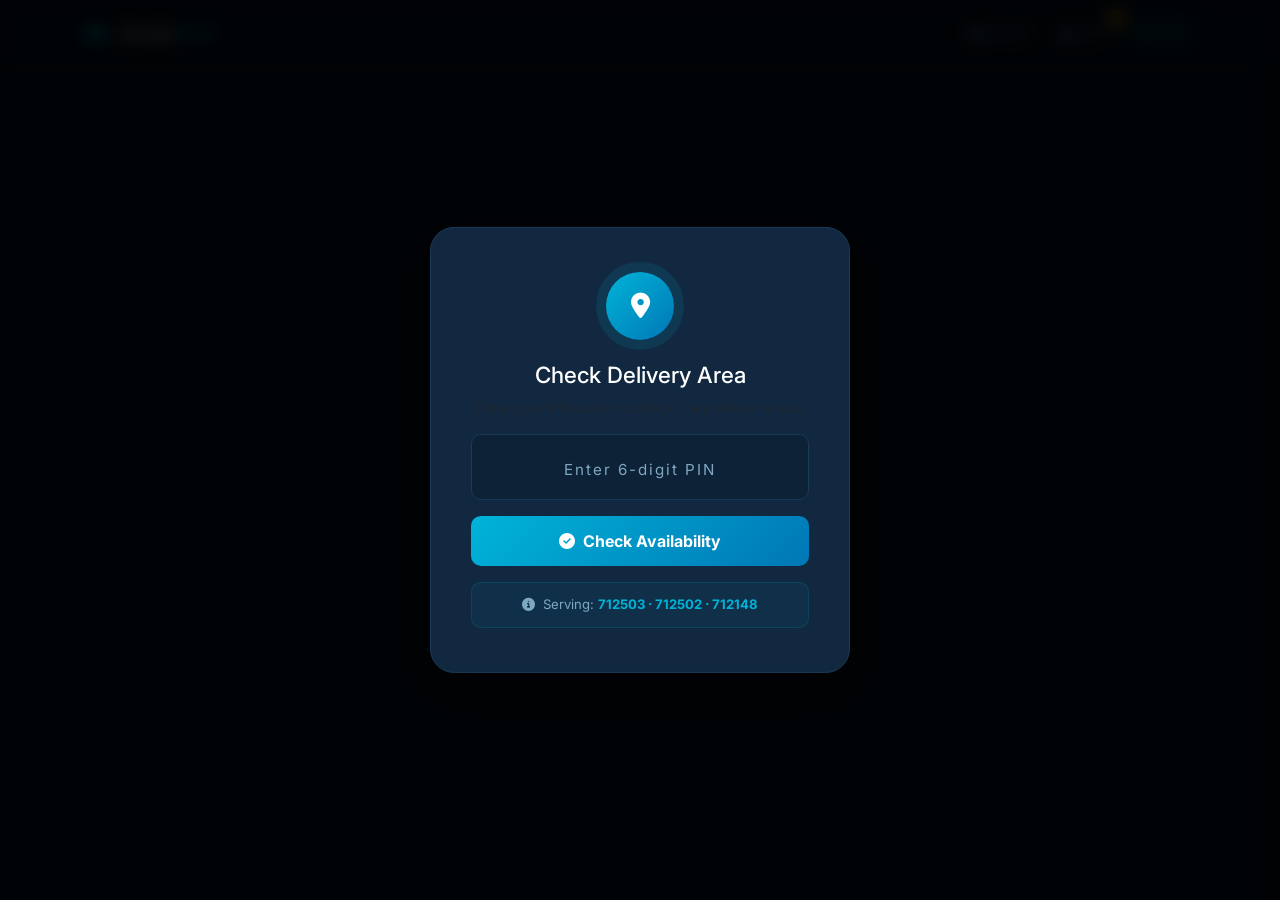
==== index.html @ 3c524ebc "checkout button improve" ====
<!DOCTYPE html>
<html lang="en">
<head>
    <meta charset="UTF-8">
    <meta name="viewport" content="width=device-width, initial-scale=1.0">
    <title>Fresh Fish Market - Premium Quality Fish Delivery</title>
    <link href="https://cdn.jsdelivr.net/npm/bootstrap@5.3.0/dist/css/bootstrap.min.css" rel="stylesheet">
    <link rel="stylesheet" href="https://cdnjs.cloudflare.com/ajax/libs/font-awesome/6.4.0/css/all.min.css">
    <link href="https://fonts.googleapis.com/css2?family=Playfair+Display:ital,wght@0,700;0,900;1,700&family=Inter:wght@300;400;500;600;700&display=swap" rel="stylesheet">
    <link rel="stylesheet" href="css/style.css">
</head>
<body>

<!-- PIN Modal -->
<div class="pin-modal" id="pinModal">
    <div class="pin-modal-content">
        <div class="pin-icon-wrap">
            <div class="pin-icon-circle"><i class="fas fa-map-marker-alt"></i></div>
        </div>
        <h3>Check Delivery Area</h3>
        <p class="text-muted">Enter your PIN code to check if we deliver to you</p>
        <input type="text" class="form-control pin-input mt-3" id="pinCodeInput"
               placeholder="Enter 6-digit PIN" maxlength="6" pattern="\d{6}">
        <button class="btn btn-pin w-100 mt-3" onclick="verifyPinCode()">
            <i class="fas fa-check-circle me-2"></i>Check Availability
        </button>
        <div class="service-areas mt-3">
            <i class="fas fa-info-circle me-1"></i>
            Serving: <strong>712503 · 712502 · 712148</strong>
        </div>
    </div>
</div>

<!-- BANNER -->
<div class="delivery-banner" id="deliveryBanner">
    <span class="banner-icon"><i class="fas fa-truck"></i></span>
    <div class="banner-ticker-wrap">
        <div class="banner-ticker">
            <i class="fas fa-fish me-2"></i>Order now &nbsp;·&nbsp; Next-morning delivery guaranteed &nbsp;·&nbsp;
            <i class="fas fa-leaf me-2 ms-2"></i>Fresh fish daily &nbsp;·&nbsp;
            <i class="fas fa-box me-2 ms-2"></i>Hygienic packaging &nbsp;·&nbsp;
            <i class="fas fa-shield-alt me-2 ms-2"></i>Quality guaranteed &nbsp;·&nbsp;
            <i class="fas fa-fish me-2 ms-2"></i>Order now &nbsp;·&nbsp; Next-morning delivery guaranteed
        </div>
    </div>
    <span class="banner-icon"><i class="fas fa-fish"></i></span>
</div>

<!-- Navbar -->
<nav class="navbar navbar-expand-lg navbar-dark ffm-navbar" id="navbar">
    <div class="container">
        <a class="navbar-brand ffm-brand" href="#" onclick="showMainPage(); return false;">
            <i class="fas fa-fish brand-fish-icon"></i>
            <span class="brand-text">Fresh<span class="brand-accent">Fish</span></span>
        </a>
        <button class="navbar-toggler border-0" type="button" data-bs-toggle="collapse" data-bs-target="#navbarNav">
            <span class="navbar-toggler-icon"></span>
        </button>
        <div class="collapse navbar-collapse" id="navbarNav">
            <ul class="navbar-nav ms-auto align-items-lg-center gap-lg-1">
                <li class="nav-item">
                    <a class="nav-link ffm-nav-link" href="#" onclick="showMainPage(); return false;">
                        <i class="fas fa-home me-1"></i>Home
                    </a>
                </li>
                <li class="nav-item">
                    <a class="nav-link ffm-nav-link cart-nav-link position-relative" href="#" onclick="openCart(); return false;">
                        <i class="fas fa-shopping-basket me-1"></i>Cart
                        <span class="cart-badge" id="cartCount">0</span>
                    </a>
                </li>
                <li class="nav-item">
                    <a class="nav-link ffm-nav-link pin-nav-link" href="#" onclick="changePinCode(); return false;">
                        <i class="fas fa-map-marker-alt me-1"></i>
                        <span id="currentPin">PIN</span>
                    </a>
                </li>
            </ul>
        </div>
    </div>
</nav>

<!-- CART DRAWER -->
<div class="cart-overlay" id="cartOverlay" onclick="closeCart()"></div>
<div class="cart-drawer" id="cartDrawer">
    <div class="cart-drawer-header">
        <h5><i class="fas fa-shopping-basket"></i> Your Cart <span class="cart-count-badge" id="cartCountBadge">0</span></h5>
        <button class="cart-close-btn" onclick="closeCart()"><i class="fas fa-times"></i></button>
    </div>
    <div class="cart-drawer-body">
        <div class="cart-empty" id="cartEmpty">
            <i class="fas fa-shopping-basket cart-empty-icon"></i>
            <p>Your cart is empty</p>
            <small>Add fish products to get started</small>
        </div>
        <div id="cartItemsList"></div>
    </div>
    <div class="cart-drawer-footer" id="cartFooter" style="display:none;">
        <div class="cart-subtotal">
            <span><i class="fas fa-receipt me-1"></i>Total Amount</span>
            <strong id="cartSubtotal">₹0</strong>
        </div>
        <button class="btn-cart-checkout w-100 mt-2" onclick="cartCheckout()">
            <i class="fas fa-lock me-2"></i>Proceed to Checkout
            <i class="fas fa-arrow-right ms-2"></i>
        </button>
    </div>
</div>

<!-- ══ MAIN PAGE ══════════════════════════════════════════════ -->
<div id="mainPage" style="display:none;">

    <!-- Hero -->
    <section class="ffm-hero">
        <div class="hero-bg-bubbles">
            <span></span><span></span><span></span><span></span><span></span>
        </div>
        <div class="container text-center hero-content">
            <div class="hero-eyebrow"><i class="fas fa-water me-2"></i>Straight from the sea to your door</div>
            <h1 class="hero-title">Fresh Fish,<br><em>Delivered Daily</em></h1>
            <p class="hero-sub">Premium quality seafood from trusted suppliers.<br>Order before midnight for next morning delivery.</p>
            <div class="hero-badges">
                <span class="hero-badge"><i class="fas fa-bolt"></i> Same-day order</span>
                <span class="hero-badge"><i class="fas fa-shield-alt"></i> Quality guaranteed</span>
                <span class="hero-badge"><i class="fas fa-leaf"></i> Farm to table</span>
                <span class="hero-badge"><i class="fas fa-lock"></i> Secure payment</span>
            </div>
        </div>
        <div class="hero-wave">
            <svg viewBox="0 0 1440 80" preserveAspectRatio="none" xmlns="http://www.w3.org/2000/svg">
                <path d="M0,40 C360,80 1080,0 1440,40 L1440,80 L0,80 Z" fill="#f0f4f8"/>
            </svg>
        </div>
    </section>

    <!-- Products -->
    <section class="ffm-products">
        <div class="container">
            <div class="section-header text-center mb-5">
                <span class="section-eyebrow"><i class="fas fa-star me-1"></i>Our Selection</span>
                <h2 class="section-title">Premium Fish Collection</h2>
                <p class="section-sub"><i class="fas fa-clock me-1"></i>Sourced fresh every morning. Limited daily stock — order early.</p>
            </div>
            <div class="row g-4" id="productsContainer"></div>
        </div>
    </section>

    <!-- Trust Strip -->
    <section class="ffm-trust">
        <div class="container">
            <div class="trust-grid">
                <div class="trust-item">
                    <div class="trust-icon"><i class="fas fa-truck-fast"></i></div>
                    <div class="trust-text"><strong>Morning Delivery</strong><small>Fresh to your door before 9 AM</small></div>
                </div>
                <div class="trust-item">
                    <div class="trust-icon"><i class="fas fa-temperature-low"></i></div>
                    <div class="trust-text"><strong>Cold Chain</strong><small>Maintained from catch to delivery</small></div>
                </div>
                <div class="trust-item">
                    <div class="trust-icon"><i class="fas fa-certificate"></i></div>
                    <div class="trust-text"><strong>Quality Check</strong><small>Every batch inspected daily</small></div>
                </div>
                <div class="trust-item">
                    <div class="trust-icon"><i class="fas fa-lock"></i></div>
                    <div class="trust-text"><strong>Secure Payment</strong><small>Razorpay encrypted checkout</small></div>
                </div>
            </div>
        </div>
    </section>

    <!-- Footer -->
    <footer class="ffm-footer">
        <div class="container">
            <div class="footer-grid">
                <div class="footer-brand-col">
                    <div class="footer-brand">
                        <i class="fas fa-fish footer-fish-icon"></i>
                        <span>Fresh<span class="brand-accent">Fish</span> Market</span>
                    </div>
                    <p class="footer-tagline">Premium quality seafood delivered fresh to your doorstep every morning.</p>
                    <div class="footer-social">
                        <a href="#" class="social-btn"><i class="fab fa-whatsapp"></i></a>
                        <a href="#" class="social-btn"><i class="fab fa-facebook-f"></i></a>
                        <a href="#" class="social-btn"><i class="fab fa-instagram"></i></a>
                    </div>
                </div>
                <div class="footer-col">
                    <h6 class="footer-heading"><i class="fas fa-map-marker-alt me-2"></i>Delivery Areas</h6>
                    <ul class="footer-list">
                        <li><i class="fas fa-check-circle me-2"></i>PIN 712503</li>
                        <li><i class="fas fa-check-circle me-2"></i>PIN 712502</li>
                        <li><i class="fas fa-check-circle me-2"></i>PIN 712148</li>
                        <li><i class="fas fa-plus-circle me-2 text-warning"></i>Expanding soon...</li>
                    </ul>
                </div>
                <div class="footer-col">
                    <h6 class="footer-heading"><i class="fas fa-clock me-2"></i>Order Timing</h6>
                    <ul class="footer-list">
                        <li><i class="fas fa-sun me-2 text-warning"></i>Order: Any time</li>
                        <li><i class="fas fa-truck me-2"></i>Delivery: Next morning</li>
                        <li><i class="fas fa-clock me-2"></i>Before 9 AM</li>
                        <li><i class="fas fa-calendar me-2"></i>7 days a week</li>
                    </ul>
                </div>
                <div class="footer-col">
                    <h6 class="footer-heading"><i class="fas fa-headset me-2"></i>Contact Us</h6>
                    <ul class="footer-list">
                        <li><i class="fab fa-whatsapp me-2 text-success"></i>+91 78901 52617</li>
                        <li><i class="fas fa-envelope me-2"></i>fresheverydayfish@gmail.com</li>
                        <li><i class="fas fa-shield-alt me-2"></i>Razorpay secured</li>
                        <li><i class="fas fa-leaf me-2 text-success"></i>100% Fresh guaranteed</li>
                    </ul>
                </div>
            </div>
            <div class="footer-bottom">
                <span><i class="fas fa-copyright me-1"></i>2025 FreshFish Market. All rights reserved.</span>
                <span><i class="fas fa-heart me-1 text-danger"></i>Made with love for fresh seafood lovers</span>
            </div>
        </div>
    </footer>
</div>

<!-- ══ DETAIL PAGE ════════════════════════════════════════════ -->
<div id="detailPage" style="display:none;">
    <div class="container py-5">
        <button class="btn btn-back mb-4" id="detailBackBtn" onclick="goBackFromDetail()">
            <i class="fas fa-arrow-left me-2"></i>Back to Products
        </button>
        <div class="detail-card">
            <div class="row g-0">
                <div class="col-md-5">
                    <div class="detail-image-wrap" id="detailImage"></div>
                </div>
                <div class="col-md-7 detail-info">
                    <div class="detail-badges mb-3">
                        <span class="detail-badge-fresh"><i class="fas fa-leaf me-1"></i>Fresh Daily</span>
                        <span class="detail-badge-delivery"><i class="fas fa-truck me-1"></i>Next Morning</span>
                    </div>
                    <h2 class="detail-name" id="detailName"></h2>
                    <p class="detail-desc" id="detailDescription"></p>
                    <div class="detail-price-wrap">
                        <div class="detail-price" id="detailPrice">₹0 <span>per kg</span></div>
                        <div class="detail-stock-info" id="detailStockInfo"></div>
                    </div>

                    <div class="mb-4">
                        <label class="detail-label"><i class="fas fa-weight me-2"></i>Select Weight</label>
                        <div class="btn-group weight-group" role="group">
                            <input type="radio" class="btn-check" name="weight" id="weight500" value="500" checked>
                            <label class="btn btn-weight" for="weight500">500g</label>
                            <input type="radio" class="btn-check" name="weight" id="weight750" value="750">
                            <label class="btn btn-weight" for="weight750">750g</label>
                            <input type="radio" class="btn-check" name="weight" id="weight1000" value="1000">
                            <label class="btn btn-weight" for="weight1000">1 kg</label>
                        </div>
                    </div>

                    <div class="mb-4">
                        <label class="detail-label"><i class="fas fa-sort-numeric-up me-2"></i>Quantity</label>
                        <div class="qty-selector">
                            <button class="qty-btn" onclick="decreaseQuantity()"><i class="fas fa-minus"></i></button>
                            <input type="number" class="qty-input" value="1" min="1" id="quantity">
                            <button class="qty-btn" onclick="increaseQuantity()"><i class="fas fa-plus"></i></button>
                        </div>
                    </div>

                    <div class="detail-total-box">
                        <span><i class="fas fa-receipt me-2"></i>Total Amount</span>
                        <strong id="totalPrice">₹0</strong>
                    </div>

                    <button class="btn btn-buy w-100 mt-3" onclick="proceedToPayment()">
                        <i class="fas fa-shopping-bag me-2"></i>Proceed to Buy
                    </button>

                    <div class="detail-features mt-4">
                        <span><i class="fas fa-check-circle text-success me-1"></i>100% Fresh</span>
                        <span><i class="fas fa-check-circle text-success me-1"></i>Daily Stock</span>
                        <span><i class="fas fa-check-circle text-success me-1"></i>Premium Quality</span>
                        <span><i class="fas fa-check-circle text-success me-1"></i>Hygienic Pack</span>
                    </div>
                </div>
            </div>

            <!-- Tabs -->
            <div class="detail-tabs-wrap">
                <ul class="nav nav-tabs ffm-tabs" role="tablist">
                    <li class="nav-item"><button class="nav-link active" data-bs-toggle="tab" data-bs-target="#description" type="button"><i class="fas fa-info-circle me-1"></i>Description</button></li>
                    <li class="nav-item"><button class="nav-link" data-bs-toggle="tab" data-bs-target="#nutrition" type="button"><i class="fas fa-heartbeat me-1"></i>Nutrition</button></li>
                    <li class="nav-item"><button class="nav-link" data-bs-toggle="tab" data-bs-target="#cooking" type="button"><i class="fas fa-fire me-1"></i>Cooking Tips</button></li>
                    <li class="nav-item"><button class="nav-link" data-bs-toggle="tab" data-bs-target="#storage" type="button"><i class="fas fa-snowflake me-1"></i>Storage</button></li>
                </ul>
                <div class="tab-content ffm-tab-content">
                    <div class="tab-pane fade show active" id="description" role="tabpanel">
                        <p id="detailLongDescription"></p>
                        <div class="row mt-3">
                            <div class="col-md-6">
                                <h6 class="tab-subhead"><i class="fas fa-map-marker-alt me-2"></i>Origin & Source</h6>
                                <p id="detailOrigin" class="text-muted"></p>
                            </div>
                            <div class="col-md-6">
                                <h6 class="tab-subhead"><i class="fas fa-utensils me-2"></i>Best For</h6>
                                <p id="detailBestFor" class="text-muted"></p>
                            </div>
                        </div>
                    </div>
                    <div class="tab-pane fade" id="nutrition" role="tabpanel">
                        <p class="text-muted small mb-3"><i class="fas fa-info-circle me-1"></i>Per 100g serving (raw)</p>
                        <div class="nutrition-grid">
                            <div class="nutr-item"><i class="fas fa-fire nutr-icon text-danger"></i><span class="nutr-label">Calories</span><strong id="detailCalories"></strong></div>
                            <div class="nutr-item"><i class="fas fa-dumbbell nutr-icon text-primary"></i><span class="nutr-label">Protein</span><strong id="detailProtein"></strong></div>
                            <div class="nutr-item"><i class="fas fa-tint nutr-icon text-warning"></i><span class="nutr-label">Fat</span><strong id="detailFat"></strong></div>
                            <div class="nutr-item"><i class="fas fa-heart nutr-icon text-danger"></i><span class="nutr-label">Omega-3</span><strong id="detailOmega3"></strong></div>
                            <div class="nutr-item"><i class="fas fa-bone nutr-icon text-secondary"></i><span class="nutr-label">Calcium</span><strong id="detailCalcium"></strong></div>
                            <div class="nutr-item"><i class="fas fa-capsules nutr-icon text-info"></i><span class="nutr-label">Iron</span><strong id="detailIron"></strong></div>
                        </div>
                    </div>
                    <div class="tab-pane fade" id="cooking" role="tabpanel">
                        <h6 class="tab-subhead"><i class="fas fa-mortar-pestle me-2"></i>Preparation</h6>
                        <ol class="cooking-list"><li>Thaw in refrigerator overnight if frozen</li><li>Rinse under cold water</li><li>Pat dry with paper towels</li><li>Marinate at least 30 minutes</li></ol>
                        <h6 class="tab-subhead mt-4"><i class="fas fa-clock me-2"></i>Cooking Times</h6>
                        <div class="cooking-times-grid">
                            <div class="cook-time-item"><i class="fas fa-fire me-2 text-danger"></i><span>Pan Fry</span><strong>4–5 min/side</strong></div>
                            <div class="cook-time-item"><i class="fas fa-bacon me-2 text-warning"></i><span>Grill</span><strong>6–8 min/side</strong></div>
                            <div class="cook-time-item"><i class="fas fa-drumstick-bite me-2 text-success"></i><span>Curry</span><strong>15–20 min</strong></div>
                            <div class="cook-time-item"><i class="fas fa-wind me-2 text-info"></i><span>Steam</span><strong>10–12 min</strong></div>
                        </div>
                        <div class="cook-tip mt-3"><i class="fas fa-lightbulb me-2"></i><strong>Pro Tip:</strong> Don't overcook — fish dries out fast and loses flavor.</div>
                    </div>
                    <div class="tab-pane fade" id="storage" role="tabpanel">
                        <div class="row">
                            <div class="col-md-6 mb-3">
                                <div class="storage-card">
                                    <div class="storage-card-icon"><i class="fas fa-snowflake"></i></div>
                                    <div>
                                        <h6>Refrigeration</h6>
                                        <p>Store at 0–4°C for up to 2 days</p>
                                        <small>Coldest part of your fridge</small>
                                    </div>
                                </div>
                            </div>
                            <div class="col-md-6 mb-3">
                                <div class="storage-card">
                                    <div class="storage-card-icon freeze"><i class="fas fa-cube"></i></div>
                                    <div>
                                        <h6>Freezing</h6>
                                        <p>Freeze at −18°C for up to 3 months</p>
                                        <small>Wrap tightly in freezer bags</small>
                                    </div>
                                </div>
                            </div>
                        </div>
                        <div class="storage-tips">
                            <div class="storage-tip"><i class="fas fa-check-circle text-success me-2"></i>Always use airtight container</div>
                            <div class="storage-tip"><i class="fas fa-times-circle text-danger me-2"></i>Never refreeze thawed fish</div>
                            <div class="storage-tip"><i class="fas fa-nose me-2 text-warning"></i>Check for off odors before cooking</div>
                        </div>
                    </div>
                </div>
            </div>
        </div>
    </div>
</div>

<!-- ══ PAYMENT PAGE ═══════════════════════════════════════════ -->
<div id="paymentPage" style="display:none;">
    <div class="container py-5">
        <button class="btn btn-back mb-4" onclick="backToDetail()">
            <i class="fas fa-arrow-left me-2"></i>Back to Product
        </button>
        <div class="text-center mb-5">
            <h2 class="page-title"><i class="fas fa-lock me-3 text-success"></i>Complete Your Order</h2>
            <p class="page-sub"><i class="fas fa-shield-alt me-2 text-success"></i>Secured & encrypted by Razorpay</p>
        </div>
        <div class="row g-4">
            <!-- Left — Customer Details -->
            <div class="col-md-6">
                <div class="pay-card">
                    <h4 class="pay-card-title"><i class="fas fa-user-circle me-2"></i>Your Details</h4>
                    <form id="paymentForm">
                        <div class="ffm-field mb-3">
                            <label class="ffm-label"><i class="fas fa-user me-2"></i>Full Name <span class="required">*</span></label>
                            <input type="text" class="form-control ffm-input" id="customerName" placeholder="Enter your full name" required>
                        </div>
                        <div class="ffm-field mb-3">
                            <label class="ffm-label"><i class="fas fa-mobile-alt me-2"></i>WhatsApp Number <span class="required">*</span></label>
                            <div class="input-group ffm-input-group">
                                <span class="input-group-text ffm-input-prefix"><i class="fas fa-flag me-1"></i>+91</span>
                                <input type="tel" class="form-control ffm-input" id="customerPhone" placeholder="9876543210" maxlength="10" required>
                            </div>
                            <small class="field-hint"><i class="fab fa-whatsapp me-1 text-success"></i>Order bill sent to this number</small>
                        </div>

                        <div class="pay-section-divider"><i class="fas fa-map-marked-alt me-2"></i>Delivery Address</div>

                        <div class="ffm-field mb-3">
                            <label class="ffm-label"><i class="fas fa-home me-2"></i>Complete Address <span class="required">*</span></label>
                            <textarea class="form-control ffm-input" id="customerAddress" rows="3" placeholder="House No., Street, Area, City" required></textarea>
                        </div>
                        <div class="ffm-field mb-3">
                            <label class="ffm-label"><i class="fas fa-landmark me-2"></i>Landmark <span class="optional">(optional)</span></label>
                            <input type="text" class="form-control ffm-input" id="customerLandmark" placeholder="Near school, temple, bank...">
                        </div>
                        <div class="ffm-field mb-3">
                            <label class="ffm-label"><i class="fas fa-map-pin me-2"></i>PIN Code</label>
                            <div class="pin-readonly-wrap">
                                <input type="text" class="form-control ffm-input" id="deliveryPin" readonly>
                                <span class="pin-verified"><i class="fas fa-check-circle"></i> Delivery available</span>
                            </div>
                        </div>
                    </form>
                </div>
            </div>

            <!-- Right — Order Summary -->
            <div class="col-md-6">
                <div class="pay-card order-summary-card">
                    <h4 class="pay-card-title"><i class="fas fa-receipt me-2"></i>Order Summary</h4>

                    <div class="order-summary-box" id="orderSummaryBox">
                        <div class="order-product-row">
                            <div class="order-product-icon" id="orderProductIcon">🐟</div>
                            <div class="order-product-info" id="orderSummary"></div>
                        </div>
                        <div class="order-total">
                            <span><i class="fas fa-calculator me-2"></i>Total Amount</span>
                            <strong id="finalAmount">₹0</strong>
                        </div>
                    </div>

                    <!-- Delivery info -->
                    <div class="delivery-info-box mt-3">
                        <div class="delivery-info-item">
                            <i class="fas fa-truck text-cyan"></i>
                            <span>Delivery tomorrow morning before 9 AM</span>
                        </div>
                        <div class="delivery-info-item">
                            <i class="fas fa-leaf text-success"></i>
                            <span>100% fresh, hygienic packaging</span>
                        </div>
                    </div>

                    <!-- Payment icons -->
                    <div class="payment-icons-row mt-3">
                        <span class="pay-icon-label"><i class="fas fa-credit-card me-2"></i>Accepted Payments</span>
                        <div class="pay-icons-list">
                            <span class="pay-icon-pill"><i class="fas fa-mobile-alt me-1"></i>UPI</span>
                            <i class="fab fa-cc-visa fa-xl" style="color:#1a1f71"></i>
                            <i class="fab fa-cc-mastercard fa-xl" style="color:#eb001b"></i>
                            <i class="fab fa-cc-amex fa-xl" style="color:#2e77bc"></i>
                            <i class="fas fa-university fa-xl text-secondary"></i>
                        </div>
                    </div>

                    <button class="btn btn-pay w-100 mt-4" onclick="processPayment()">
                        <i class="fas fa-lock me-2"></i>Pay Now <span id="payButtonAmount">₹0</span>
                    </button>

                    <div class="whatsapp-note mt-3">
                        <i class="fab fa-whatsapp me-2"></i>
                        Bill sent to your WhatsApp after payment
                    </div>
                    <div class="secure-note text-center mt-2">
                        <small><i class="fas fa-shield-alt me-1 text-success"></i>100% Secure · Encrypted by Razorpay</small>
                    </div>
                </div>
            </div>
        </div>
    </div>

    <!-- Payment Page Footer -->
    <div class="pay-footer">
        <i class="fas fa-lock me-2"></i>Your data is safe & secure
        <span class="mx-3">·</span>
        <i class="fas fa-fish me-2"></i>Fresh Fish Market © 2025
    </div>
</div>

<!-- Overlay -->
<div class="overlay" id="overlay"></div>

<!-- Success Modal -->
<div class="ffm-modal" id="successModal">
    <div class="ffm-modal-icon success-icon"><i class="fas fa-check-circle"></i></div>
    <h3>Payment Successful!</h3>
    <p class="lead mb-3">Your order is confirmed.</p>
    <div class="modal-order-id">
        <i class="fas fa-hashtag me-1"></i>Order ID: <strong id="orderId"></strong>
    </div>
    <div class="modal-info-box mt-3">
        <div class="modal-info-item">
            <i class="fab fa-whatsapp text-success"></i>
            <span>Bill sent to: <strong id="confirmedPhone"></strong></span>
        </div>
        <div class="modal-info-item">
            <i class="fas fa-truck text-primary"></i>
            <span>Delivery: <strong>Tomorrow morning before 9 AM</strong></span>
        </div>
        <div class="modal-info-item">
            <i class="fas fa-phone text-warning"></i>
            <span>Our team will call to confirm shortly</span>
        </div>
    </div>
    <p class="text-muted small mt-3"><i class="fas fa-heart me-1 text-danger"></i>Thank you for choosing Fresh Fish Market!</p>
    <button class="btn btn-buy mt-2 w-100" onclick="closeModal()">
        <i class="fas fa-fish me-2"></i>Continue Shopping
    </button>
</div>

<!-- Not Available Modal -->
<div class="ffm-modal" id="notAvailableModal" style="display:none;">
    <div class="ffm-modal-icon" style="color:#f59e0b"><i class="fas fa-exclamation-triangle"></i></div>
    <h3>Not Available Yet</h3>
    <p>Sorry, we don't deliver to this PIN code yet.</p>
    <p class="text-muted">We're expanding our delivery areas soon!</p>
    <div class="modal-pin-list">
        <i class="fas fa-map-marker-alt me-2 text-success"></i>
        <strong>Currently serving: 712503 · 712502 · 712148</strong>
    </div>
    <button class="btn btn-buy mt-3 w-100" onclick="retryPinCode()">
        <i class="fas fa-redo me-2"></i>Try Another PIN
    </button>
</div>

<!-- Processing Indicator -->
<div id="processingIndicator" class="processing-indicator" style="display:none;">
    <div class="spinner-border text-success mb-3" role="status"></div>
    <p class="mb-1"><i class="fas fa-lock me-2"></i>Processing your payment…</p>
    <small class="text-muted">Please don't close this window</small>
</div>

<script src="https://cdn.jsdelivr.net/npm/bootstrap@5.3.0/dist/js/bootstrap.bundle.min.js"></script>
<script src="https://checkout.razorpay.com/v1/checkout.js"></script>
<script src="js/custom.js"></script>
</body>
</html>
---- css/style.css ----
/* ══════════════════════════════════════════════════════════
   styles.css — Fresh Fish Market · Full Redesign 2025
   ══════════════════════════════════════════════════════════ */

@import url('https://fonts.googleapis.com/css2?family=Playfair+Display:ital,wght@0,700;0,900;1,700&family=Inter:wght@300;400;500;600;700&display=swap');

/* ── ROOT TOKENS ──────────────────────────────────────────── */
:root {
    --ocean-deep:   #07192b;
    --ocean-mid:    #0d2137;
    --ocean-card:   #112840;
    --ocean-border: #1a3a55;
    --cyan:         #00b4d8;
    --cyan-light:   #90e0ef;
    --gold:         #f0a500;
    --success:      #06d6a0;
    --danger:       #ef4444;
    --warn:         #f59e0b;
    --text:         #e8f4f8;
    --text-muted:   #7da8c0;
    --white:        #ffffff;
    --radius-sm:    10px;
    --radius-md:    16px;
    --radius-lg:    24px;
    --shadow-card:  0 8px 32px rgba(0,0,0,.35);
    --shadow-hover: 0 20px 48px rgba(0,0,0,.5);
    --transition:   all .3s cubic-bezier(.4,0,.2,1);
}

/* ── BASE ─────────────────────────────────────────────────── */
*, *::before, *::after { box-sizing: border-box; margin: 0; padding: 0; }
body { font-family: 'Inter', sans-serif; background: var(--ocean-deep); color: var(--text); min-height: 100vh; overflow-x: hidden; }
a { text-decoration: none; }

/* ── BANNER ───────────────────────────────────────────────── */
.delivery-banner {
    display: none;
    align-items: center;
    justify-content: center;
    gap: 14px;
    background: linear-gradient(90deg, #051525, #0a2540, #051525);
    border-bottom: 1px solid rgba(0,180,216,.2);
    color: var(--cyan-light);
    padding: 5px 20px;
    font-size: .75rem;
    font-weight: 500;
    position: fixed;
    top: 0; left: 0; right: 0;
    z-index: 10000;
    overflow: hidden;
    height: 28px;
}
.banner-icon { font-size: .9rem; flex-shrink: 0; opacity: .7; }
.banner-ticker-wrap { overflow: hidden; flex: 1; max-width: 680px; }
.banner-ticker { display: inline-block; white-space: nowrap; animation: bannerSlide 24s linear infinite; }
@keyframes bannerSlide { 0% { transform: translateX(60%); } 100% { transform: translateX(-100%); } }

/* ── NAVBAR ───────────────────────────────────────────────── */
.ffm-navbar {
    background: rgba(7,25,43,.95);
    backdrop-filter: blur(14px);
    -webkit-backdrop-filter: blur(14px);
    border-bottom: 1px solid var(--ocean-border);
    padding: 12px 0;
    position: sticky;
    top: 0;
    z-index: 9000;
    transition: var(--transition);
}
.ffm-navbar.with-banner { top: 28px; }

.ffm-brand { display: flex; align-items: center; gap: 10px; color: var(--white) !important; }
.brand-fish-icon { font-size: 1.5rem; color: var(--cyan); }
.brand-text { font-family: 'Playfair Display', serif; font-size: 1.3rem; font-weight: 700; color: var(--white); }
.brand-accent { color: var(--cyan); }

.ffm-nav-link {
    color: var(--text-muted) !important;
    font-size: .875rem; font-weight: 500;
    padding: 8px 14px !important;
    border-radius: var(--radius-sm);
    transition: var(--transition);
}
.ffm-nav-link:hover { color: var(--cyan) !important; background: rgba(0,180,216,.08); }

.cart-nav-link { position: relative; }
.pin-nav-link {
    background: rgba(0,180,216,.1);
    color: var(--cyan) !important;
    border: 1px solid rgba(0,180,216,.2);
}
.pin-nav-link:hover { background: rgba(0,180,216,.18) !important; }

.cart-badge {
    position: absolute; top: 0; right: 0;
    background: var(--gold); color: #000;
    border-radius: 50%; width: 18px; height: 18px;
    font-size: .6rem; font-weight: 800;
    display: flex; align-items: center; justify-content: center;
    transform: translate(4px, -4px);
}

/* ── PIN MODAL ────────────────────────────────────────────── */
.pin-modal {
    display: block; position: fixed; inset: 0;
    background: rgba(0,0,0,.88); backdrop-filter: blur(8px);
    z-index: 100000;
}
.pin-modal-content {
    position: absolute; top: 50%; left: 50%;
    transform: translate(-50%, -50%);
    background: var(--ocean-card);
    border: 1px solid var(--ocean-border);
    padding: 44px 40px; border-radius: var(--radius-lg);
    box-shadow: var(--shadow-hover);
    text-align: center; width: min(420px, 92vw);
}
.pin-modal-content h3 { color: var(--white); margin-bottom: 8px; font-size: 1.4rem; }
.pin-modal-content p  { color: var(--text-muted); font-size: .9rem; }
.pin-icon-wrap { margin-bottom: 22px; }
.pin-icon-circle {
    display: inline-flex; align-items: center; justify-content: center;
    width: 68px; height: 68px; border-radius: 50%;
    background: linear-gradient(135deg, var(--cyan), #0077b6);
    color: #fff; font-size: 1.6rem;
    box-shadow: 0 0 0 10px rgba(0,180,216,.12);
}
.pin-input {
    background: var(--ocean-mid) !important;
    border: 1.5px solid var(--ocean-border) !important;
    color: var(--white) !important; font-size: 1.5rem;
    font-weight: 700; letter-spacing: 8px; text-align: center;
    border-radius: var(--radius-sm) !important; padding: 14px !important;
}
.pin-input:focus { border-color: var(--cyan) !important; box-shadow: 0 0 0 3px rgba(0,180,216,.2) !important; }
.pin-input::placeholder { color: var(--text-muted); letter-spacing: 2px; font-size: .95rem; font-weight: 400; }
.btn-pin {
    background: linear-gradient(135deg, var(--cyan), #0077b6);
    border: none; color: #fff; font-weight: 700;
    padding: 13px; border-radius: var(--radius-sm);
    font-size: 1rem; transition: var(--transition); cursor: pointer;
}
.btn-pin:hover { opacity: .88; transform: translateY(-1px); color: #fff; }
.service-areas {
    background: rgba(0,180,216,.06); border: 1px solid rgba(0,180,216,.15);
    border-radius: var(--radius-sm); padding: 12px 16px;
    color: var(--text-muted); font-size: .82rem;
}
.service-areas strong { color: var(--cyan); }

/* ── HERO ─────────────────────────────────────────────────── */
.ffm-hero {
    background: linear-gradient(160deg, #07192b 0%, #0a2540 50%, #0d3660 100%);
    position: relative; padding: 50px 0 0; overflow: hidden;
}
.hero-bg-bubbles { position: absolute; inset: 0; pointer-events: none; }
.hero-bg-bubbles span {
    position: absolute; border-radius: 50%;
    background: radial-gradient(circle, rgba(0,180,216,.1) 0%, transparent 70%);
    animation: floatBubble 8s ease-in-out infinite;
}
.hero-bg-bubbles span:nth-child(1){ width:320px;height:320px;top:-80px;left:-60px;animation-delay:0s; }
.hero-bg-bubbles span:nth-child(2){ width:200px;height:200px;top:40px;right:10%;animation-delay:1.5s; }
.hero-bg-bubbles span:nth-child(3){ width:150px;height:150px;bottom:60px;left:20%;animation-delay:3s; }
.hero-bg-bubbles span:nth-child(4){ width:260px;height:260px;bottom:-40px;right:-40px;animation-delay:2s; }
.hero-bg-bubbles span:nth-child(5){ width:100px;height:100px;top:30%;left:50%;animation-delay:4s; }

.hero-content { position: relative; z-index: 1; padding-bottom: 40px; }
.hero-eyebrow {
    display: inline-block;
    background: rgba(0,180,216,.1); border: 1px solid rgba(0,180,216,.28);
    color: var(--cyan-light); font-size: .8rem; font-weight: 600;
    letter-spacing: .08em; text-transform: uppercase;
    padding: 7px 20px; border-radius: 99px; margin-bottom: 24px;
}
.hero-title {
    font-family: 'Playfair Display', serif;
    font-size: clamp(2rem, 4vw, 3.2rem);
    font-weight: 900; color: var(--white); line-height: 1.1; margin-bottom: 16px;
}
.hero-title em { font-style: italic; color: var(--cyan); display: block; }
.hero-sub { color: var(--text-muted); font-size: .9rem; line-height: 1.6; max-width: 480px; margin: 0 auto 24px; }
.hero-badges { display: flex; flex-wrap: wrap; justify-content: center; gap: 10px; }
.hero-badge {
    background: rgba(255,255,255,.06); border: 1px solid rgba(255,255,255,.12);
    color: var(--text); font-size: .82rem; font-weight: 500;
    padding: 8px 16px; border-radius: 99px;
}
.hero-badge i { color: var(--cyan); margin-right: 6px; }
.hero-wave { margin-top: 20px; line-height: 0; }
.hero-wave svg { display: block; width: 100%; height: 60px; }

/* ── PRODUCTS SECTION ─────────────────────────────────────── */
.ffm-products { background: #f0f4f8; padding: 40px 0 60px; }
.section-eyebrow { display: inline-block; color: #0077b6; font-size: .78rem; font-weight: 700; letter-spacing: .1em; text-transform: uppercase; margin-bottom: 10px; }
.section-title { font-family: 'Playfair Display', serif; font-size: clamp(1.8rem,3.5vw,2.6rem); font-weight: 900; color: #07192b; margin-bottom: 12px; }
.section-sub { color: #5a7a90; font-size: .95rem; }

/* ── PRODUCT CARDS ────────────────────────────────────────── */
.product-card {
    background: #fff; border-radius: var(--radius-md);
    overflow: hidden; box-shadow: 0 4px 20px rgba(7,25,43,.1);
    transition: var(--transition); position: relative;
    border: 1.5px solid #e2eaf2; height: 100%;
    display: flex; flex-direction: column;
}
.product-card:hover { transform: translateY(-8px); box-shadow: 0 20px 48px rgba(7,25,43,.18); border-color: var(--cyan); }
.product-card:hover .product-emoji { transform: translateY(-6px) scale(1.1); }

.product-image-wrap {
    height: 180px;
    background: linear-gradient(135deg, #e0f4ff 0%, #b8e4f9 100%);
    display: flex; align-items: center; justify-content: center;
    position: relative; overflow: hidden;
}
.product-image-wrap::after {
    content: ''; position: absolute; inset: 0;
    background: radial-gradient(circle at 50% 100%, rgba(0,180,216,.12) 0%, transparent 70%);
}
.product-emoji { font-size: 4.5rem; transition: var(--transition); filter: drop-shadow(0 8px 12px rgba(0,100,180,.2)); position: relative; z-index: 1; }

.product-body { padding: 20px; flex: 1; display: flex; flex-direction: column; }
.product-name { font-size: 1rem; font-weight: 700; color: #07192b; margin-bottom: 4px; }
.product-desc { font-size: .8rem; color: #5a7a90; margin-bottom: 14px; flex: 1; }

.price-tag {
    display: inline-flex; align-items: center; gap: 6px;
    background: linear-gradient(135deg, #07192b, #0d3660);
    color: #fff; font-weight: 700; font-size: .88rem;
    padding: 6px 14px; border-radius: 99px; margin-bottom: 14px;
}
.price-tag i { color: var(--gold); }

/* Card action buttons */
.product-actions { display: flex; gap: 8px; margin-top: auto; }

.btn-view-detail {
    flex: 1; background: transparent;
    border: 1.5px solid #0077b6; color: #0077b6;
    font-weight: 600; font-size: .82rem;
    padding: 9px 10px; border-radius: var(--radius-sm);
    cursor: pointer; transition: var(--transition);
    display: flex; align-items: center; justify-content: center; gap: 6px;
}
.btn-view-detail:hover { background: #0077b6; color: #fff; }

.btn-add-cart {
    flex: 1.2; background: linear-gradient(135deg, #07192b, #0d3660);
    border: none; color: #fff; font-weight: 600; font-size: .82rem;
    padding: 9px 10px; border-radius: var(--radius-sm);
    cursor: pointer; transition: var(--transition);
    display: flex; align-items: center; justify-content: center; gap: 6px;
}
.btn-add-cart:hover { background: linear-gradient(135deg, var(--cyan), #0077b6); transform: scale(1.02); }

/* Stock Badges */
.badge-fresh {
    position: absolute; top: 12px; right: 12px;
    background: var(--success); color: #fff;
    font-size: .7rem; font-weight: 700; padding: 4px 10px; border-radius: 99px; z-index: 2;
    box-shadow: 0 2px 8px rgba(6,214,160,.35);
}
.badge-out-of-stock {
    position: absolute; top: 12px; right: 12px;
    background: var(--danger); color: #fff;
    font-size: .7rem; font-weight: 700; padding: 4px 10px; border-radius: 99px; z-index: 2;
}
.badge-low-stock {
    position: absolute; top: 12px; right: 12px;
    background: var(--warn); color: #fff;
    font-size: .7rem; font-weight: 700; padding: 4px 10px; border-radius: 99px; z-index: 2;
    animation: lowStockPulse 1.5s ease-in-out infinite;
}
.card-out-of-stock { opacity: .6; filter: grayscale(50%); pointer-events: none; border-color: rgba(239,68,68,.3) !important; }
.btn-out-of-stock {
    width: 100%; background: #e5e7eb; border: none; color: #9ca3af;
    font-weight: 600; font-size: .82rem; padding: 10px;
    border-radius: var(--radius-sm); cursor: not-allowed;
    display: flex; align-items: center; justify-content: center; gap: 6px;
}

/* ── TRUST STRIP ──────────────────────────────────────────── */
.ffm-trust { background: var(--ocean-deep); padding: 56px 0; }
.trust-grid { display: grid; grid-template-columns: repeat(4,1fr); gap: 20px; }
.trust-item {
    display: flex; align-items: center; gap: 16px; padding: 20px;
    background: var(--ocean-card); border: 1px solid var(--ocean-border);
    border-radius: var(--radius-md); transition: var(--transition);
}
.trust-item:hover { border-color: var(--cyan); transform: translateY(-2px); }
.trust-icon { font-size: 1.8rem; color: var(--cyan); flex-shrink: 0; width: 44px; text-align: center; }
.trust-text { color: var(--text); font-size: .88rem; line-height: 1.5; }
.trust-text strong { display: block; color: var(--white); margin-bottom: 2px; }
.trust-text small { color: var(--text-muted); font-size: .78rem; }

/* ── FOOTER ───────────────────────────────────────────────── */
.ffm-footer { background: #040f1a; border-top: 1px solid var(--ocean-border); padding: 56px 0 0; }
.footer-grid { display: grid; grid-template-columns: 2fr 1fr 1fr 1fr; gap: 40px; margin-bottom: 40px; }
.footer-brand { display: flex; align-items: center; gap: 10px; margin-bottom: 14px; }
.footer-fish-icon { font-size: 1.6rem; color: var(--cyan); }
.footer-brand span { font-family: 'Playfair Display', serif; font-size: 1.2rem; font-weight: 700; color: var(--white); }
.footer-tagline { color: var(--text-muted); font-size: .875rem; line-height: 1.7; margin-bottom: 20px; }
.footer-social { display: flex; gap: 10px; }
.social-btn {
    display: flex; align-items: center; justify-content: center;
    width: 38px; height: 38px; border-radius: 50%;
    background: var(--ocean-card); border: 1px solid var(--ocean-border);
    color: var(--text-muted); font-size: .9rem;
    transition: var(--transition);
}
.social-btn:hover { background: var(--cyan); border-color: var(--cyan); color: #fff; transform: translateY(-2px); }
.footer-heading { color: var(--white); font-size: .875rem; font-weight: 700; margin-bottom: 16px; letter-spacing: .03em; text-transform: uppercase; }
.footer-list { list-style: none; padding: 0; }
.footer-list li { color: var(--text-muted); font-size: .845rem; padding: 5px 0; transition: var(--transition); }
.footer-list li:hover { color: var(--cyan-light); }
.footer-list li i { width: 18px; }
.footer-bottom {
    border-top: 1px solid var(--ocean-border); padding: 20px 0;
    display: flex; justify-content: space-between; align-items: center;
    flex-wrap: wrap; gap: 10px;
    color: var(--text-muted); font-size: .8rem;
}

/* ── DETAIL PAGE ──────────────────────────────────────────── */
.btn-back {
    background: rgba(255,255,255,.05); border: 1px solid var(--ocean-border);
    color: var(--text); border-radius: var(--radius-sm); padding: 9px 18px;
    font-size: .875rem; transition: var(--transition); cursor: pointer;
}
.btn-back:hover { background: rgba(0,180,216,.1); border-color: var(--cyan); color: var(--cyan); }

.detail-card {
    background: var(--ocean-card); border: 1px solid var(--ocean-border);
    border-radius: var(--radius-lg); overflow: hidden; box-shadow: var(--shadow-card);
}
.detail-image-wrap {
    min-height: 340px;
    background: linear-gradient(135deg, #0a2540 0%, #0d3660 100%);
    display: flex; align-items: center; justify-content: center;
    font-size: 8rem;
}
.detail-info { padding: 36px 32px; }
.detail-badges { display: flex; gap: 8px; flex-wrap: wrap; }
.detail-badge-fresh {
    background: rgba(6,214,160,.12); border: 1px solid rgba(6,214,160,.3);
    color: var(--success); font-size: .75rem; font-weight: 700;
    padding: 4px 12px; border-radius: 99px;
}
.detail-badge-delivery {
    background: rgba(0,180,216,.1); border: 1px solid rgba(0,180,216,.25);
    color: var(--cyan); font-size: .75rem; font-weight: 700;
    padding: 4px 12px; border-radius: 99px;
}
.detail-name { font-family: 'Playfair Display', serif; font-size: 2rem; font-weight: 900; color: var(--white); margin-bottom: 8px; margin-top: 12px; }
.detail-desc { color: var(--text-muted); margin-bottom: 16px; font-size: .95rem; }
.detail-price-wrap { display: flex; align-items: center; gap: 16px; margin-bottom: 24px; flex-wrap: wrap; }
.detail-price { font-size: 2rem; font-weight: 800; color: var(--gold); }
.detail-price span { font-size: 1rem; font-weight: 400; color: var(--text-muted); }
.detail-stock-info { font-size: .82rem; color: var(--success); background: rgba(6,214,160,.08); border: 1px solid rgba(6,214,160,.2); padding: 4px 12px; border-radius: 99px; }
.detail-label { display: block; font-size: .78rem; font-weight: 700; color: var(--text-muted); text-transform: uppercase; letter-spacing: .06em; margin-bottom: 10px; }

.weight-group .btn-weight {
    border: 1.5px solid var(--ocean-border); color: var(--text-muted);
    background: var(--ocean-mid); padding: 9px 22px; font-weight: 600; transition: var(--transition);
}
.btn-check:checked + .btn-weight { background: var(--cyan); border-color: var(--cyan); color: #000; }

.qty-selector { display: flex; align-items: center; gap: 14px; }
.qty-btn {
    width: 42px; height: 42px; border-radius: 50%;
    border: 2px solid var(--ocean-border); background: var(--ocean-mid);
    color: var(--cyan); font-size: 1rem; cursor: pointer; transition: var(--transition);
    display: flex; align-items: center; justify-content: center;
}
.qty-btn:hover { background: var(--cyan); color: #000; border-color: var(--cyan); }
.qty-input {
    width: 72px; text-align: center;
    background: var(--ocean-mid); border: 1.5px solid var(--ocean-border);
    color: var(--white); font-weight: 700; font-size: 1rem;
    border-radius: var(--radius-sm); padding: 9px;
}

.detail-total-box {
    display: flex; align-items: center; justify-content: space-between;
    background: rgba(240,165,0,.06); border: 1px solid rgba(240,165,0,.2);
    border-radius: var(--radius-md); padding: 16px 20px;
    color: var(--text); font-size: 1rem; font-weight: 500;
}
.detail-total-box strong { color: var(--gold); font-size: 1.6rem; font-weight: 800; }

.btn-buy {
    background: linear-gradient(135deg, var(--cyan), #0077b6);
    border: none; color: #fff; font-weight: 700; font-size: 1rem;
    padding: 14px 28px; border-radius: var(--radius-md); cursor: pointer; transition: var(--transition);
}
.btn-buy:hover { opacity: .88; transform: translateY(-2px); box-shadow: 0 8px 24px rgba(0,180,216,.4); color: #fff; }

.detail-features { display: flex; flex-wrap: wrap; gap: 14px; color: var(--text-muted); font-size: .82rem; }

/* ── TABS ─────────────────────────────────────────────────── */
.detail-tabs-wrap { padding: 32px; border-top: 1px solid var(--ocean-border); }
.ffm-tabs { border-bottom: 1px solid var(--ocean-border); }
.ffm-tabs .nav-link { color: var(--text-muted); font-weight: 500; border: none; border-bottom: 2px solid transparent; padding: 10px 20px; background: transparent; transition: var(--transition); }
.ffm-tabs .nav-link:hover { color: var(--cyan); }
.ffm-tabs .nav-link.active { color: var(--cyan); background: transparent; border-bottom: 2px solid var(--cyan); }
.ffm-tab-content { padding: 24px 0; color: var(--text); }
.tab-subhead { color: var(--cyan); font-size: .9rem; font-weight: 700; margin-bottom: 12px; }

.nutrition-grid { display: grid; grid-template-columns: repeat(3,1fr); gap: 14px; }
.nutr-item {
    background: var(--ocean-mid); border: 1px solid var(--ocean-border);
    border-radius: var(--radius-sm); padding: 16px;
    display: flex; flex-direction: column; align-items: center; gap: 6px; text-align: center;
    transition: var(--transition);
}
.nutr-item:hover { border-color: var(--cyan); }
.nutr-icon { font-size: 1.4rem; }
.nutr-label { font-size: .72rem; color: var(--text-muted); text-transform: uppercase; letter-spacing: .05em; }
.nutr-item strong { color: var(--white); font-size: 1rem; }

.cooking-list { color: var(--text); padding-left: 20px; line-height: 2; }
.cooking-times-grid { display: grid; grid-template-columns: repeat(2,1fr); gap: 12px; margin-top: 12px; }
.cook-time-item {
    background: var(--ocean-mid); border: 1px solid var(--ocean-border);
    border-radius: var(--radius-sm); padding: 12px 16px;
    display: flex; align-items: center; gap: 10px; color: var(--text); font-size: .875rem;
}
.cook-time-item span { flex: 1; color: var(--text-muted); }
.cook-time-item strong { color: var(--white); }
.cook-tip {
    background: rgba(240,165,0,.06); border: 1px solid rgba(240,165,0,.2);
    border-radius: var(--radius-sm); padding: 14px 16px;
    color: var(--warn); font-size: .875rem;
}

.storage-card {
    background: var(--ocean-mid); border: 1px solid var(--ocean-border);
    border-radius: var(--radius-md); padding: 18px;
    display: flex; align-items: flex-start; gap: 14px;
    transition: var(--transition); height: 100%;
}
.storage-card:hover { border-color: var(--cyan); }
.storage-card-icon { font-size: 1.8rem; color: var(--cyan); flex-shrink: 0; }
.storage-card-icon.freeze { color: #60a5fa; }
.storage-card h6 { color: var(--white); margin-bottom: 6px; font-weight: 700; }
.storage-card p { color: var(--text-muted); font-size: .875rem; margin-bottom: 4px; }
.storage-card small { color: var(--text-muted); font-size: .78rem; }
.storage-tips { display: flex; flex-direction: column; gap: 8px; margin-top: 8px; }
.storage-tip { font-size: .875rem; color: var(--text); display: flex; align-items: center; gap: 8px; }

/* ── CART DRAWER ──────────────────────────────────────────── */
.cart-overlay {
    display: none; /* hidden — no blocking overlay */
}
.cart-overlay.open { display: none; }

.cart-drawer {
    position: fixed;
    top: 56px; /* below navbar */
    right: 0;
    bottom: 0;
    width: 320px;
    background: var(--ocean-mid);
    border-left: 1px solid var(--ocean-border);
    border-top: 1px solid var(--ocean-border);
    z-index: 8500;
    display: flex; flex-direction: column;
    transform: translateX(100%);
    transition: transform .3s cubic-bezier(.4,0,.2,1);
    box-shadow: -6px 0 24px rgba(0,0,0,.4);
    border-radius: var(--radius-md) 0 0 var(--radius-md);
}
.cart-drawer.open { transform: translateX(0); }

.cart-drawer-header {
    display: flex; align-items: center; justify-content: space-between;
    padding: 14px 16px; border-bottom: 1px solid var(--ocean-border); flex-shrink: 0;
    background: var(--ocean-card);
}
.cart-drawer-header h5 { margin: 0; color: var(--white); font-size: .9rem; font-weight: 700; display: flex; align-items: center; gap: 8px; }
.cart-drawer-header h5 i { color: var(--cyan); }
.cart-count-badge {
    background: var(--gold); color: #000; border-radius: 99px;
    font-size: .7rem; font-weight: 800; padding: 2px 8px;
}
.cart-close-btn {
    background: rgba(255,255,255,.06); border: 1px solid var(--ocean-border);
    color: var(--text-muted); border-radius: 8px; width: 34px; height: 34px;
    cursor: pointer; display: flex; align-items: center; justify-content: center; transition: var(--transition);
}
.cart-close-btn:hover { background: rgba(239,68,68,.15); color: var(--danger); border-color: var(--danger); }

.cart-drawer-body {
    flex: 1; overflow-y: auto; padding: 10px 12px;
    scrollbar-width: thin; scrollbar-color: var(--ocean-border) transparent;
}
.cart-drawer-body::-webkit-scrollbar { width: 4px; }
.cart-drawer-body::-webkit-scrollbar-thumb { background: var(--ocean-border); border-radius: 4px; }

.cart-empty { text-align: center; padding: 60px 20px; color: var(--text-muted); }
.cart-empty-icon { font-size: 3.5rem; color: var(--ocean-border); display: block; margin-bottom: 16px; }
.cart-empty p { font-weight: 600; color: var(--text); margin-bottom: 6px; font-size: 1rem; }
.cart-empty small { font-size: .82rem; }

.cart-item {
    display: flex; align-items: center; gap: 10px;
    background: var(--ocean-card); border: 1px solid var(--ocean-border);
    border-radius: var(--radius-sm); padding: 10px 12px; margin-bottom: 8px; transition: var(--transition);
}
.cart-item:hover { border-color: var(--cyan); }
.cart-item-icon { font-size: 1.5rem; flex-shrink: 0; }
.cart-item-info { flex: 1; min-width: 0; }
.cart-item-name { font-weight: 700; color: var(--white); font-size: .82rem; overflow: hidden; text-overflow: ellipsis; white-space: nowrap; }
.cart-item-meta { font-size: .72rem; color: var(--text-muted); margin-top: 2px; }
.cart-item-price { font-weight: 700; color: var(--gold); font-size: .82rem; white-space: nowrap; }
.cart-item-remove {
    background: transparent; border: 1px solid transparent;
    color: var(--text-muted); border-radius: 6px; width: 30px; height: 30px;
    cursor: pointer; font-size: .78rem; display: flex; align-items: center; justify-content: center; transition: var(--transition);
}
.cart-item-remove:hover { background: rgba(239,68,68,.12); color: var(--danger); border-color: rgba(239,68,68,.3); }

.cart-drawer-footer {
    padding: 14px;
    border-top: 1px solid var(--ocean-border);
    flex-shrink: 0;
    background: var(--ocean-card);
}
.cart-subtotal {
    display: flex; justify-content: space-between; align-items: center;
    font-size: .875rem; color: var(--text); font-weight: 600;
    padding: 10px 14px;
    background: rgba(240,165,0,.07);
    border: 1px solid rgba(240,165,0,.2);
    border-radius: var(--radius-sm);
    margin-bottom: 10px;
}
.cart-subtotal span { display: flex; align-items: center; gap: 6px; color: var(--text-muted); }
.cart-subtotal strong { color: var(--gold); font-size: 1.2rem; font-weight: 800; }
.cart-footer-note { display: none; }
.btn-cart-shop { display: none; }
.btn-cart-checkout {
    width: 100%;
    background: linear-gradient(135deg, #06d6a0, #0077b6);
    border: none; color: #fff;
    font-weight: 700; font-size: .9rem;
    padding: 13px; border-radius: var(--radius-sm);
    cursor: pointer; transition: var(--transition);
    display: flex; align-items: center; justify-content: center;
    letter-spacing: .02em;
}
.btn-cart-checkout:hover {
    opacity: .88; transform: translateY(-1px);
    box-shadow: 0 6px 20px rgba(6,214,160,.35);
}

/* ── PAYMENT PAGE ─────────────────────────────────────────── */
.page-title { font-family: 'Playfair Display', serif; color: var(--white); font-weight: 900; font-size: 2rem; }
.page-sub { color: var(--text-muted); font-size: .9rem; margin-top: 6px; }

.pay-card {
    background: var(--ocean-card); border: 1px solid var(--ocean-border);
    border-radius: var(--radius-lg); padding: 32px; height: 100%;
}
.order-summary-card { background: linear-gradient(160deg, #112840, #0d2137); }
.pay-card-title { color: var(--cyan); font-size: 1rem; font-weight: 700; margin-bottom: 22px; display: flex; align-items: center; gap: 8px; }

/* Form styling */
.ffm-field { }
.ffm-label { display: block; font-size: .76rem; font-weight: 700; color: var(--text-muted); text-transform: uppercase; letter-spacing: .06em; margin-bottom: 7px; }
.required { color: var(--danger); }
.optional { color: var(--text-muted); font-weight: 400; text-transform: none; letter-spacing: 0; }
.ffm-input {
    background: var(--ocean-mid) !important; border: 1.5px solid var(--ocean-border) !important;
    color: var(--white) !important; border-radius: var(--radius-sm) !important;
    padding: 11px 14px; transition: var(--transition); font-size: .9rem;
}
.ffm-input:focus { border-color: var(--cyan) !important; box-shadow: 0 0 0 3px rgba(0,180,216,.12) !important; outline: none; }
.ffm-input::placeholder { color: #4a6a82; }
.ffm-input-group .ffm-input-prefix {
    background: #0a1e30 !important; border: 1.5px solid var(--ocean-border) !important;
    color: var(--text-muted) !important; border-right: none !important; font-size: .875rem;
}
.field-hint { font-size: .76rem; color: var(--text-muted); margin-top: 5px; display: block; }

.pay-section-divider {
    color: var(--cyan); font-size: .875rem; font-weight: 700;
    padding: 14px 0 10px; border-top: 1px solid var(--ocean-border); margin: 8px 0 16px;
}

.pin-readonly-wrap { position: relative; }
.pin-verified {
    position: absolute; right: 12px; top: 50%; transform: translateY(-50%);
    color: var(--success); font-size: .75rem; font-weight: 600;
}

/* Order summary */
.order-summary-box {
    background: rgba(0,180,216,.05); border: 1px solid rgba(0,180,216,.18);
    border-radius: var(--radius-md); padding: 20px;
}
.order-product-row { display: flex; align-items: center; gap: 16px; margin-bottom: 14px; }
.order-product-icon { font-size: 2.4rem; }
.order-product-info { flex: 1; color: var(--text); font-size: .9rem; line-height: 1.6; }
.order-product-info strong { color: var(--white); font-size: 1rem; display: block; margin-bottom: 2px; }
.order-total {
    display: flex; justify-content: space-between; align-items: center;
    padding-top: 14px; border-top: 1px solid var(--ocean-border);
    color: var(--text); font-size: .9rem; font-weight: 500;
}
.order-total strong { color: var(--gold); font-size: 1.6rem; font-weight: 800; }

.delivery-info-box {
    background: rgba(6,214,160,.05); border: 1px solid rgba(6,214,160,.15);
    border-radius: var(--radius-sm); padding: 14px 16px;
    display: flex; flex-direction: column; gap: 8px;
}
.delivery-info-item { display: flex; align-items: center; gap: 10px; font-size: .82rem; color: var(--text-muted); }
.delivery-info-item i { width: 16px; text-align: center; }
.text-cyan { color: var(--cyan); }

.payment-icons-row {
    background: var(--ocean-mid); border: 1px solid var(--ocean-border);
    border-radius: var(--radius-md); padding: 14px 16px;
}
.pay-icon-label { display: block; font-size: .72rem; font-weight: 700; color: var(--text-muted); text-transform: uppercase; letter-spacing: .07em; margin-bottom: 10px; }
.pay-icons-list { display: flex; align-items: center; gap: 12px; flex-wrap: wrap; }
.pay-icon-pill {
    background: rgba(0,180,216,.1); border: 1px solid rgba(0,180,216,.25);
    color: var(--cyan); font-size: .78rem; font-weight: 700; padding: 4px 12px; border-radius: 99px;
}

.btn-pay {
    background: linear-gradient(135deg, #06d6a0, #0077b6);
    border: none; color: #fff; font-weight: 700; font-size: 1.05rem;
    padding: 16px; border-radius: var(--radius-md); cursor: pointer; transition: var(--transition); letter-spacing: .02em;
}
.btn-pay:hover { opacity: .9; transform: translateY(-2px); box-shadow: 0 8px 28px rgba(6,214,160,.35); color: #fff; }

.whatsapp-note {
    background: rgba(37,211,102,.07); border: 1px solid rgba(37,211,102,.2);
    border-radius: var(--radius-sm); color: #25d366;
    font-size: .8rem; font-weight: 500; padding: 10px 14px; text-align: center;
}
.secure-note { color: var(--text-muted); font-size: .78rem; }

.pay-footer {
    background: #040f1a; border-top: 1px solid var(--ocean-border);
    text-align: center; padding: 16px;
    color: var(--text-muted); font-size: .8rem; margin-top: 40px;
}

/* ── MODALS ───────────────────────────────────────────────── */
.overlay {
    display: none; position: fixed; inset: 0;
    background: rgba(0,0,0,.75); backdrop-filter: blur(5px); z-index: 9999;
}
.ffm-modal {
    display: none; position: fixed; top: 50%; left: 50%;
    transform: translate(-50%, -50%);
    background: var(--ocean-card); border: 1px solid var(--ocean-border);
    border-radius: var(--radius-lg); padding: 44px 40px;
    box-shadow: var(--shadow-hover); z-index: 10000;
    text-align: center; max-width: 480px; width: 92%; color: var(--text);
}
.ffm-modal h3 { color: var(--white); margin: 16px 0 8px; font-size: 1.5rem; }
.ffm-modal .lead { color: var(--text-muted); }
.ffm-modal-icon { font-size: 3.8rem; }
.success-icon { color: var(--success); animation: successPulse .6s ease; }
.modal-order-id {
    display: inline-block; background: var(--ocean-mid); border: 1px solid var(--ocean-border);
    border-radius: var(--radius-sm); padding: 8px 18px; font-size: .875rem; color: var(--text-muted);
}
.modal-order-id strong { color: var(--cyan); }
.modal-info-box {
    background: rgba(6,214,160,.06); border: 1px solid rgba(6,214,160,.18);
    border-radius: var(--radius-sm); padding: 16px 20px; text-align: left;
    display: flex; flex-direction: column; gap: 10px;
}
.modal-info-item { display: flex; align-items: center; gap: 12px; font-size: .875rem; color: var(--text); }
.modal-info-item i { width: 18px; font-size: 1rem; text-align: center; }
.modal-pin-list {
    background: var(--ocean-mid); border: 1px solid var(--ocean-border);
    border-radius: var(--radius-sm); padding: 12px 16px;
    font-size: .875rem; color: var(--text); margin-top: 12px;
}

/* ── PROCESSING ───────────────────────────────────────────── */
.processing-indicator {
    position: fixed; top: 50%; left: 50%; transform: translate(-50%, -50%);
    background: var(--ocean-card); border: 1px solid var(--ocean-border);
    padding: 40px; border-radius: var(--radius-lg);
    box-shadow: var(--shadow-hover); z-index: 10001; text-align: center; color: var(--text);
}

/* ── FORM VALIDATION ──────────────────────────────────────── */
.form-control.is-invalid { border-color: var(--danger) !important; }
.form-control.is-valid   { border-color: var(--success) !important; }
.error-shake { animation: shake .45s ease; }

/* ── ANIMATIONS ───────────────────────────────────────────── */
@keyframes floatBubble { 0%,100%{transform:translateY(0) scale(1);} 50%{transform:translateY(-20px) scale(1.05);} }
@keyframes successPulse { 0%{transform:scale(0);} 60%{transform:scale(1.15);} 100%{transform:scale(1);} }
@keyframes lowStockPulse { 0%,100%{box-shadow:0 0 0 0 rgba(245,158,11,.5);} 50%{box-shadow:0 0 0 6px rgba(245,158,11,0);} }
@keyframes shake { 0%,100%{transform:translateX(0);} 20%,60%{transform:translateX(-5px);} 40%,80%{transform:translateX(5px);} }

/* ── RESPONSIVE ───────────────────────────────────────────── */
@media (max-width: 992px) {
    .trust-grid { grid-template-columns: 1fr 1fr; }
    .footer-grid { grid-template-columns: 1fr 1fr; gap: 30px; }
}
@media (max-width: 768px) {
    .cart-drawer { width: 100%; border-radius: 0; }
    .hero-title { font-size: 2rem; }
    .ffm-hero { padding: 40px 0 0; }
    .trust-grid { grid-template-columns: 1fr 1fr; gap: 14px; }
    .detail-info { padding: 24px 20px; }
    .detail-tabs-wrap { padding: 20px; }
    .nutrition-grid { grid-template-columns: 1fr 1fr; }
    .cooking-times-grid { grid-template-columns: 1fr 1fr; }
    .pay-card { padding: 24px 18px; }
    .ffm-modal { padding: 32px 24px; }
    .pin-modal-content { padding: 32px 24px; }
    .detail-image-wrap { min-height: 220px; font-size: 5rem; }
    .footer-grid { grid-template-columns: 1fr; gap: 24px; }
    .footer-bottom { flex-direction: column; text-align: center; }
    .product-actions { flex-direction: column; }
}
@media (max-width: 480px) {
    .trust-grid { grid-template-columns: 1fr; }
    .nutrition-grid { grid-template-columns: 1fr 1fr; }
    .hero-title { font-size: 2rem; }
    .detail-name { font-size: 1.6rem; }
    .cooking-times-grid { grid-template-columns: 1fr; }
}
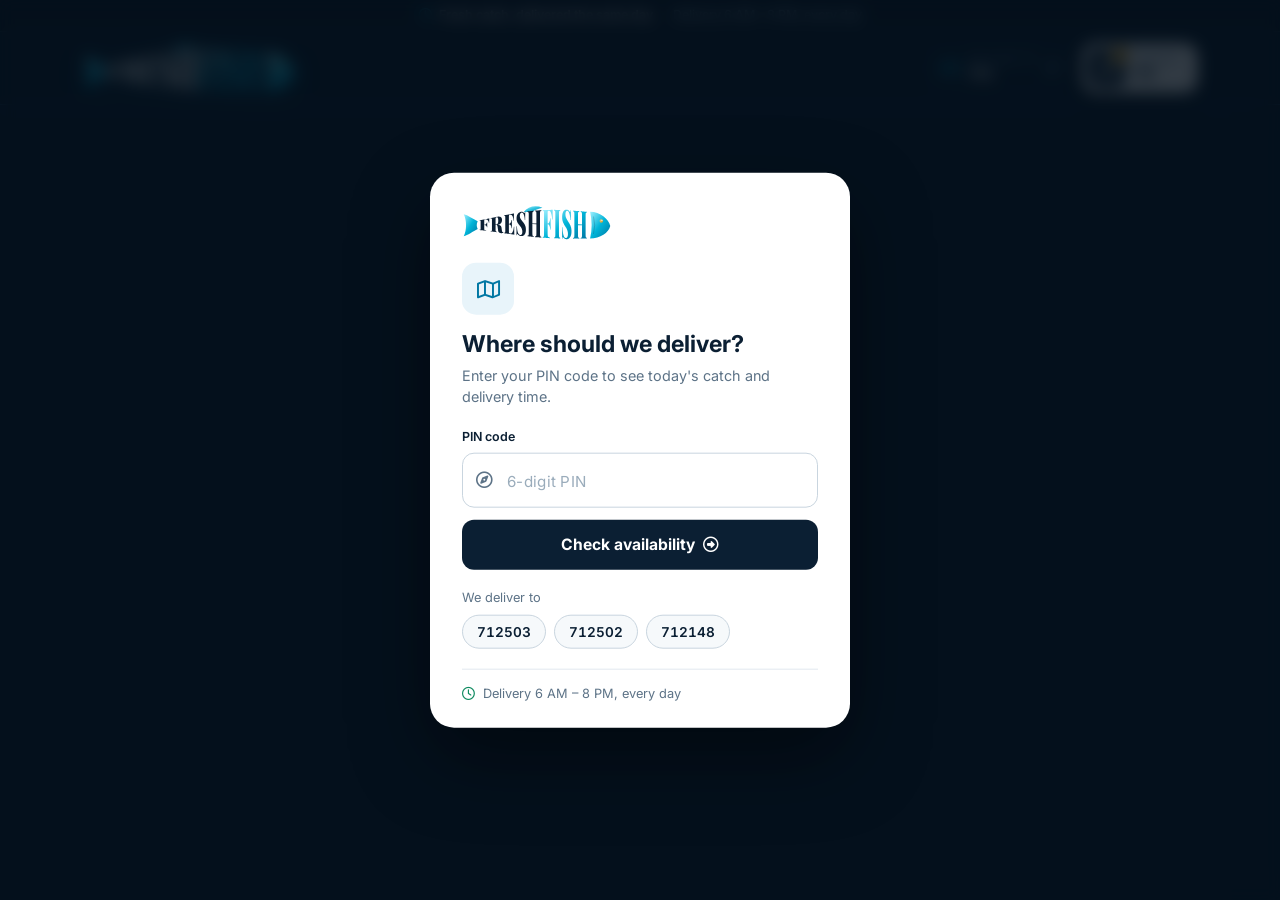
==== commit 3c98e3e1: "Add files via upload Design Improve" ====
--- a/index.html
+++ b/index.html
@@ -4,105 +4,105 @@
     <meta charset="UTF-8">
     <meta name="viewport" content="width=device-width, initial-scale=1.0">
     <title>Fresh Fish Market - Premium Quality Fish Delivery</title>
+    <meta name="description" content="Fresh fish delivered to your door. Same-day delivery 6 AM to 8 PM; orders after 8 PM arrive the next day.">
+    <meta name="theme-color" content="#07192b">
+    <link rel="manifest" href="manifest.json">
+    <link rel="icon" type="image/svg+xml" href="images/logo-mark.svg">
+    <link rel="icon" type="image/png" sizes="48x48" href="icons/favicon-48.png">
+    <link rel="apple-touch-icon" href="icons/apple-touch-icon.png">
+    <meta name="mobile-web-app-capable" content="yes">
+    <meta name="apple-mobile-web-app-capable" content="yes">
+    <meta name="apple-mobile-web-app-status-bar-style" content="black-translucent">
+    <meta name="apple-mobile-web-app-title" content="FreshFish">
     <link href="https://cdn.jsdelivr.net/npm/bootstrap@5.3.0/dist/css/bootstrap.min.css" rel="stylesheet">
     <link rel="stylesheet" href="https://cdnjs.cloudflare.com/ajax/libs/font-awesome/6.4.0/css/all.min.css">
     <link href="https://fonts.googleapis.com/css2?family=Playfair+Display:ital,wght@0,700;0,900;1,700&family=Inter:wght@300;400;500;600;700&display=swap" rel="stylesheet">
-    <link rel="stylesheet" href="css/style.css">
+    <link rel="stylesheet" href="css/style.css?v=8">
 </head>
 <body>
 
 <!-- PIN Modal -->
 <div class="pin-modal" id="pinModal">
-    <div class="pin-modal-content">
-        <div class="pin-icon-wrap">
-            <div class="pin-icon-circle"><i class="fas fa-map-marker-alt"></i></div>
-        </div>
-        <h3>Check Delivery Area</h3>
-        <p class="text-muted">Enter your PIN code to check if we deliver to you</p>
-        <input type="text" class="form-control pin-input mt-3" id="pinCodeInput"
-               placeholder="Enter 6-digit PIN" maxlength="6" pattern="\d{6}">
-        <button class="btn btn-pin w-100 mt-3" onclick="verifyPinCode()">
-            <i class="fas fa-check-circle me-2"></i>Check Availability
+    <div class="pin-modal-content" role="dialog" aria-labelledby="pinTitle">
+        <div class="pm-logo"><img src="images/logo-fish-light.svg" alt="FreshFish Market" width="150" height="36"></div>
+        <div class="pin-icon-circle"><i class="far fa-map"></i></div>
+        <h3 id="pinTitle">Where should we deliver?</h3>
+        <p>Enter your PIN code to see today's catch and delivery time.</p>
+        <label class="pm-label" for="pinCodeInput">PIN code</label>
+        <div class="pm-field">
+            <i class="far fa-compass"></i>
+            <input type="text" class="form-control pin-input" id="pinCodeInput"
+                   placeholder="6-digit PIN" maxlength="6" inputmode="numeric" autocomplete="postal-code" pattern="\d{6}">
+        </div>
+        <button class="btn btn-pin w-100" onclick="verifyPinCode()">
+            Check availability<i class="far fa-circle-right ms-2"></i>
         </button>
-        <div class="service-areas mt-3">
-            <i class="fas fa-info-circle me-1"></i>
-            Serving: <strong>712503 · 712502 · 712148</strong>
-        </div>
-    </div>
-</div>
-
-<!-- BANNER -->
+        <div class="pm-areas">
+            <span>We deliver to</span>
+            <div class="pm-chips">
+                <button type="button" onclick="pickPin('712503')">712503</button>
+                <button type="button" onclick="pickPin('712502')">712502</button>
+                <button type="button" onclick="pickPin('712148')">712148</button>
+            </div>
+        </div>
+        <div class="pm-foot"><i class="far fa-clock"></i>Delivery 6 AM – 8 PM, every day</div>
+    </div>
+</div>
+
+<!-- ANNOUNCEMENT BAR -->
 <div class="delivery-banner" id="deliveryBanner">
-    <span class="banner-icon"><i class="fas fa-truck"></i></span>
-    <div class="banner-ticker-wrap">
-        <div class="banner-ticker">
-            <i class="fas fa-fish me-2"></i>Order now &nbsp;·&nbsp; Next-morning delivery guaranteed &nbsp;·&nbsp;
-            <i class="fas fa-leaf me-2 ms-2"></i>Fresh fish daily &nbsp;·&nbsp;
-            <i class="fas fa-box me-2 ms-2"></i>Hygienic packaging &nbsp;·&nbsp;
-            <i class="fas fa-shield-alt me-2 ms-2"></i>Quality guaranteed &nbsp;·&nbsp;
-            <i class="fas fa-fish me-2 ms-2"></i>Order now &nbsp;·&nbsp; Next-morning delivery guaranteed
-        </div>
-    </div>
-    <span class="banner-icon"><i class="fas fa-fish"></i></span>
+    <i class="far fa-clock"></i>
+    <span><strong data-delivery="announce">Order now</strong><span class="ab-sep">·</span><span class="ab-extra">Delivery 6 AM – 8 PM, every day</span></span>
 </div>
 
 <!-- Navbar -->
-<nav class="navbar navbar-expand-lg navbar-dark ffm-navbar" id="navbar">
-    <div class="container">
-        <a class="navbar-brand ffm-brand" href="#" onclick="showMainPage(); return false;">
-            <i class="fas fa-fish brand-fish-icon"></i>
-            <span class="brand-text">Fresh<span class="brand-accent">Fish</span></span>
+<nav class="navbar ffm-navbar" id="navbar">
+    <div class="container hd">
+        <a class="ffm-brand" href="#" onclick="showMainPage(); return false;" aria-label="Fresh Fish Market home">
+            <img src="images/logo-fish-dark.svg" alt="FreshFish Market" class="logo-fish" width="216" height="52">
         </a>
-        <button class="navbar-toggler border-0" type="button" data-bs-toggle="collapse" data-bs-target="#navbarNav">
-            <span class="navbar-toggler-icon"></span>
-        </button>
-        <div class="collapse navbar-collapse" id="navbarNav">
-            <ul class="navbar-nav ms-auto align-items-lg-center gap-lg-1">
-                <li class="nav-item">
-                    <a class="nav-link ffm-nav-link" href="#" onclick="showMainPage(); return false;">
-                        <i class="fas fa-home me-1"></i>Home
-                    </a>
-                </li>
-                <li class="nav-item">
-                    <a class="nav-link ffm-nav-link cart-nav-link position-relative" href="#" onclick="openCart(); return false;">
-                        <i class="fas fa-shopping-basket me-1"></i>Cart
-                        <span class="cart-badge" id="cartCount">0</span>
-                    </a>
-                </li>
-                <li class="nav-item">
-                    <a class="nav-link ffm-nav-link pin-nav-link" href="#" onclick="changePinCode(); return false;">
-                        <i class="fas fa-map-marker-alt me-1"></i>
-                        <span id="currentPin">PIN</span>
-                    </a>
-                </li>
-            </ul>
+        <div class="hd-actions">
+            <span class="hd-install" style="display:none;">
+                <a href="#" id="installAppBtn" class="hd-link" onclick="installApp(); return false;">
+                    <i class="far fa-circle-down"></i><span>Install app</span>
+                </a>
+            </span>
+            <a href="#" class="hd-pin" onclick="changePinCode(); return false;" title="Change delivery PIN">
+                <i class="far fa-map"></i>
+                <span class="hd-pin-text"><small>Deliver to</small><span id="currentPin">PIN</span></span>
+                <i class="far fa-pen-to-square hd-pin-edit"></i>
+            </a>
+            <a href="#" class="hd-basket" onclick="openCart(); return false;" aria-label="Open basket">
+                <span class="hd-basket-icon"><i class="ffi ffi-basket"></i><span class="cart-badge" id="cartCount">0</span></span>
+                <span class="hd-basket-text"><small>Basket</small><strong id="basketTotal">₹0</strong></span>
+            </a>
         </div>
     </div>
 </nav>
 
 <!-- CART DRAWER -->
 <div class="cart-overlay" id="cartOverlay" onclick="closeCart()"></div>
-<div class="cart-drawer" id="cartDrawer">
+<div class="cart-drawer" id="cartDrawer" aria-label="Your basket">
     <div class="cart-drawer-header">
-        <h5><i class="fas fa-shopping-basket"></i> Your Cart <span class="cart-count-badge" id="cartCountBadge">0</span></h5>
-        <button class="cart-close-btn" onclick="closeCart()"><i class="fas fa-times"></i></button>
+        <h5><i class="ffi ffi-basket"></i> Your basket <span class="cart-count-badge" id="cartCountBadge">0</span></h5>
+        <button class="cart-close-btn" onclick="closeCart()" aria-label="Close basket"><i class="far fa-circle-xmark"></i></button>
     </div>
     <div class="cart-drawer-body">
         <div class="cart-empty" id="cartEmpty">
-            <i class="fas fa-shopping-basket cart-empty-icon"></i>
-            <p>Your cart is empty</p>
-            <small>Add fish products to get started</small>
+            <i class="ffi ffi-basket cart-empty-icon"></i>
+            <p>Your basket is empty</p>
+            <small>Pick a fish and tap Add</small>
         </div>
         <div id="cartItemsList"></div>
     </div>
     <div class="cart-drawer-footer" id="cartFooter" style="display:none;">
+        <div class="cart-slot"><i class="far fa-calendar-check"></i><span>Delivery <span data-delivery="slot-lower">today</span></span></div>
         <div class="cart-subtotal">
-            <span><i class="fas fa-receipt me-1"></i>Total Amount</span>
+            <span>Subtotal</span>
             <strong id="cartSubtotal">₹0</strong>
         </div>
-        <button class="btn-cart-checkout w-100 mt-2" onclick="cartCheckout()">
-            <i class="fas fa-lock me-2"></i>Proceed to Checkout
-            <i class="fas fa-arrow-right ms-2"></i>
+        <button class="btn-cart-checkout w-100" onclick="cartCheckout()">
+            Proceed to checkout<i class="far fa-circle-right ms-2"></i>
         </button>
     </div>
 </div>
@@ -112,34 +112,46 @@
 
     <!-- Hero -->
     <section class="ffm-hero">
-        <div class="hero-bg-bubbles">
-            <span></span><span></span><span></span><span></span><span></span>
-        </div>
-        <div class="container text-center hero-content">
-            <div class="hero-eyebrow"><i class="fas fa-water me-2"></i>Straight from the sea to your door</div>
-            <h1 class="hero-title">Fresh Fish,<br><em>Delivered Daily</em></h1>
-            <p class="hero-sub">Premium quality seafood from trusted suppliers.<br>Order before midnight for next morning delivery.</p>
-            <div class="hero-badges">
-                <span class="hero-badge"><i class="fas fa-bolt"></i> Same-day order</span>
-                <span class="hero-badge"><i class="fas fa-shield-alt"></i> Quality guaranteed</span>
-                <span class="hero-badge"><i class="fas fa-leaf"></i> Farm to table</span>
-                <span class="hero-badge"><i class="fas fa-lock"></i> Secure payment</span>
-            </div>
-        </div>
-        <div class="hero-wave">
-            <svg viewBox="0 0 1440 80" preserveAspectRatio="none" xmlns="http://www.w3.org/2000/svg">
-                <path d="M0,40 C360,80 1080,0 1440,40 L1440,80 L0,80 Z" fill="#f0f4f8"/>
-            </svg>
+        <div class="container hero-grid">
+            <div class="hero-copy">
+                <div class="hero-eyebrow"><i class="far fa-gem me-2"></i>Fresh fish, home delivered</div>
+                <h1 class="hero-title">Today's catch,<br><em>at your door.</em></h1>
+                <p class="hero-sub">Premium quality fish from trusted suppliers, kept cold all the way to your kitchen. Order before 8 PM and it arrives the same day.</p>
+                <div class="hero-ctas">
+                    <a href="#shop" class="hero-cta">Shop today's catch <i class="far fa-circle-down ms-2"></i></a>
+                    <span class="hero-slot"><i class="far fa-clock"></i><span>Same-day delivery, 6 AM – 8 PM</span></span>
+                </div>
+                <ul class="hero-points">
+                    <li><i class="far fa-clock"></i><span><strong>6 AM – 8 PM</strong>Same-day delivery</span></li>
+                    <li><i class="far fa-moon"></i><span><strong>After 8 PM</strong>Arrives next day</span></li>
+                    <li><i class="far fa-snowflake"></i><span><strong>Ice-packed</strong>Cold from catch to door</span></li>
+                    <li><i class="far fa-credit-card"></i><span><strong>Secure pay</strong>UPI and cards via Razorpay</span></li>
+                </ul>
+            </div>
+            <div class="hero-visual" aria-hidden="true">
+                <div class="hv-main"><img src="images/hilsa.webp" alt="" id="hvImg"></div>
+                <div class="hv-small"><img src="images/Prawns.webp" alt=""></div>
+                <div class="hv-card" id="hvSpecial">
+                    <i class="far fa-star"></i>
+                    <span><small>Today's special</small><strong id="hvName">Hilsa Fish</strong><em id="hvPrice">₹1,140/kg</em></span>
+                </div>
+            </div>
         </div>
     </section>
 
     <!-- Products -->
     <section class="ffm-products">
         <div class="container">
-            <div class="section-header text-center mb-5">
-                <span class="section-eyebrow"><i class="fas fa-star me-1"></i>Our Selection</span>
-                <h2 class="section-title">Premium Fish Collection</h2>
-                <p class="section-sub"><i class="fas fa-clock me-1"></i>Sourced fresh every morning. Limited daily stock — order early.</p>
+            <div class="shop-head" id="shop">
+                <div>
+                    <span class="section-eyebrow"><i class="ffi ffi-fish me-2"></i>Today's catch</span>
+                    <h2 class="section-title">Premium Fish Collection</h2>
+                    <p class="section-sub">Limited stock each day. Prices are per kg; choose your weight on the card.</p>
+                </div>
+                <div class="shop-slot">
+                    <span class="shop-slot-icon"><i class="far fa-calendar-check"></i></span>
+                    <span><small>Next delivery</small><strong data-delivery="slot">Today</strong></span>
+                </div>
             </div>
             <div class="row g-4" id="productsContainer"></div>
         </div>
@@ -150,20 +162,20 @@
         <div class="container">
             <div class="trust-grid">
                 <div class="trust-item">
-                    <div class="trust-icon"><i class="fas fa-truck-fast"></i></div>
-                    <div class="trust-text"><strong>Morning Delivery</strong><small>Fresh to your door before 9 AM</small></div>
+                    <div class="trust-icon"><i class="far fa-clock"></i></div>
+                    <div class="trust-text"><strong>Same-day delivery</strong><small>6 AM – 8 PM, every day</small></div>
                 </div>
                 <div class="trust-item">
-                    <div class="trust-icon"><i class="fas fa-temperature-low"></i></div>
-                    <div class="trust-text"><strong>Cold Chain</strong><small>Maintained from catch to delivery</small></div>
+                    <div class="trust-icon"><i class="far fa-snowflake"></i></div>
+                    <div class="trust-text"><strong>Cold chain</strong><small>Maintained from catch to delivery</small></div>
                 </div>
                 <div class="trust-item">
-                    <div class="trust-icon"><i class="fas fa-certificate"></i></div>
-                    <div class="trust-text"><strong>Quality Check</strong><small>Every batch inspected daily</small></div>
+                    <div class="trust-icon"><i class="far fa-gem"></i></div>
+                    <div class="trust-text"><strong>Quality check</strong><small>Every batch inspected daily</small></div>
                 </div>
                 <div class="trust-item">
-                    <div class="trust-icon"><i class="fas fa-lock"></i></div>
-                    <div class="trust-text"><strong>Secure Payment</strong><small>Razorpay encrypted checkout</small></div>
+                    <div class="trust-icon"><i class="far fa-credit-card"></i></div>
+                    <div class="trust-text"><strong>Secure payment</strong><small>Razorpay encrypted checkout</small></div>
                 </div>
             </div>
         </div>
@@ -172,308 +184,202 @@
     <!-- Footer -->
     <footer class="ffm-footer">
         <div class="container">
+            <div class="ft-cta">
+                <div>
+                    <h3>Questions about today's catch?</h3>
+                    <p>Message us on WhatsApp for availability, bulk orders or delivery updates.</p>
+                </div>
+                <a href="https://wa.me/917890152617" target="_blank" rel="noopener" class="ft-cta-btn">
+                    <i class="fab fa-whatsapp"></i>Chat on WhatsApp
+                </a>
+            </div>
+
             <div class="footer-grid">
                 <div class="footer-brand-col">
                     <div class="footer-brand">
-                        <i class="fas fa-fish footer-fish-icon"></i>
-                        <span>Fresh<span class="brand-accent">Fish</span> Market</span>
-                    </div>
-                    <p class="footer-tagline">Premium quality seafood delivered fresh to your doorstep every morning.</p>
+                        <img src="images/logo-full-dark.svg" alt="FreshFish Market" class="logo-full" width="240" height="87">
+                    </div>
+                    <p class="footer-tagline">Premium quality fish delivered fresh to your doorstep, same day from 6 AM to 8 PM.</p>
                     <div class="footer-social">
-                        <a href="#" class="social-btn"><i class="fab fa-whatsapp"></i></a>
-                        <a href="#" class="social-btn"><i class="fab fa-facebook-f"></i></a>
-                        <a href="#" class="social-btn"><i class="fab fa-instagram"></i></a>
+                        <a href="https://wa.me/917890152617" target="_blank" rel="noopener" class="social-btn" aria-label="WhatsApp"><i class="fab fa-whatsapp"></i></a>
+                        <a href="#" class="social-btn" aria-label="Facebook"><i class="fab fa-facebook-f"></i></a>
+                        <a href="#" class="social-btn" aria-label="Instagram"><i class="fab fa-instagram"></i></a>
                     </div>
                 </div>
                 <div class="footer-col">
-                    <h6 class="footer-heading"><i class="fas fa-map-marker-alt me-2"></i>Delivery Areas</h6>
+                    <h6 class="footer-heading">Delivery areas</h6>
+                    <div class="ft-pins">
+                        <span><i class="far fa-circle-check"></i>712503</span>
+                        <span><i class="far fa-circle-check"></i>712502</span>
+                        <span><i class="far fa-circle-check"></i>712148</span>
+                    </div>
+                    <p class="ft-note"><i class="far fa-star"></i>More areas coming soon</p>
+                </div>
+                <div class="footer-col">
+                    <h6 class="footer-heading">Delivery timing</h6>
                     <ul class="footer-list">
-                        <li><i class="fas fa-check-circle me-2"></i>PIN 712503</li>
-                        <li><i class="fas fa-check-circle me-2"></i>PIN 712502</li>
-                        <li><i class="fas fa-check-circle me-2"></i>PIN 712148</li>
-                        <li><i class="fas fa-plus-circle me-2 text-warning"></i>Expanding soon...</li>
+                        <li><i class="far fa-sun"></i><span><strong>6 AM – 8 PM</strong>Same-day delivery</span></li>
+                        <li><i class="far fa-moon"></i><span><strong>After 8 PM</strong>Delivered next day</span></li>
+                        <li><i class="far fa-calendar-days"></i><span><strong>7 days a week</strong>Order any time</span></li>
                     </ul>
                 </div>
                 <div class="footer-col">
-                    <h6 class="footer-heading"><i class="fas fa-clock me-2"></i>Order Timing</h6>
+                    <h6 class="footer-heading">Contact us</h6>
                     <ul class="footer-list">
-                        <li><i class="fas fa-sun me-2 text-warning"></i>Order: Any time</li>
-                        <li><i class="fas fa-truck me-2"></i>Delivery: Next morning</li>
-                        <li><i class="fas fa-clock me-2"></i>Before 9 AM</li>
-                        <li><i class="fas fa-calendar me-2"></i>7 days a week</li>
+                        <li><i class="fab fa-whatsapp"></i><a href="https://wa.me/917890152617" target="_blank" rel="noopener">+91 78901 52617</a></li>
+                        <li><i class="far fa-envelope"></i><a href="mailto:fresheverydayfish@gmail.com">fresheverydayfish@gmail.com</a></li>
                     </ul>
-                </div>
-                <div class="footer-col">
-                    <h6 class="footer-heading"><i class="fas fa-headset me-2"></i>Contact Us</h6>
-                    <ul class="footer-list">
-                        <li><i class="fab fa-whatsapp me-2 text-success"></i>+91 78901 52617</li>
-                        <li><i class="fas fa-envelope me-2"></i>fresheverydayfish@gmail.com</li>
-                        <li><i class="fas fa-shield-alt me-2"></i>Razorpay secured</li>
-                        <li><i class="fas fa-leaf me-2 text-success"></i>100% Fresh guaranteed</li>
+                    <div class="ft-pay">
+                        <span>We accept</span>
+                        <div><b>UPI</b><b>Cards</b><b>Netbanking</b></div>
+                    </div>
+                </div>
+            </div>
+            <div class="footer-bottom">
+                <span><i class="far fa-copyright me-1"></i><span id="ftYear">2026</span> FreshFish Market. All rights reserved.</span>
+                <span><i class="far fa-credit-card me-1"></i>Payments secured by Razorpay</span>
+            </div>
+        </div>
+    </footer>
+</div>
+
+<!-- ══ PAYMENT PAGE ═══════════════════════════════════════════ -->
+<div id="paymentPage" class="co-page" style="display:none;">
+    <div class="container co-wrap">
+
+        <!-- Top bar: back + progress -->
+        <div class="co-topbar">
+            <button type="button" class="co-back" onclick="showMainPage()">
+                <i class="far fa-circle-left"></i> Continue shopping
+            </button>
+            <ol class="co-steps" aria-label="Checkout progress">
+                <li class="is-done"><span class="co-step-dot"><i class="far fa-circle-check"></i></span>Cart</li>
+                <li class="is-active" aria-current="step"><span class="co-step-dot">2</span>Details</li>
+                <li><span class="co-step-dot">3</span>Payment</li>
+            </ol>
+        </div>
+
+        <h1 class="co-title">Checkout</h1>
+
+        <div class="row g-4 align-items-start">
+
+            <!-- LEFT: details -->
+            <div class="col-lg-7">
+                <form id="paymentForm" novalidate>
+
+                    <section class="co-card">
+                        <header class="co-card-head">
+                            <span class="co-num">1</span>
+                            <div>
+                                <h2>Contact details</h2>
+                                <p>Your bill is sent to this WhatsApp number</p>
+                            </div>
+                        </header>
+                        <div class="row g-3">
+                            <div class="col-md-6">
+                                <label class="co-label" for="customerName">Full name</label>
+                                <div class="co-ifield"><i class="far fa-user"></i><input type="text" class="form-control co-input" id="customerName"
+                                       placeholder="e.g. Rahul Das" autocomplete="name" required></div>
+                            </div>
+                            <div class="col-md-6">
+                                <label class="co-label" for="customerPhone">WhatsApp number</label>
+                                <div class="input-group">
+                                    <span class="input-group-text co-prefix"><i class="fab fa-whatsapp me-1"></i>+91</span>
+                                    <input type="tel" class="form-control co-input" id="customerPhone"
+                                           placeholder="10-digit mobile number" maxlength="10"
+                                           inputmode="numeric" autocomplete="tel-national" required>
+                                </div>
+                            </div>
+                        </div>
+                    </section>
+
+                    <section class="co-card">
+                        <header class="co-card-head">
+                            <span class="co-num">2</span>
+                            <div>
+                                <h2>Delivery address</h2>
+                                <p>Where should we bring your order?</p>
+                            </div>
+                        </header>
+                        <div class="row g-3">
+                            <div class="col-12">
+                                <label class="co-label" for="customerAddress">House no., street and area</label>
+                                <div class="co-ifield co-ifield-top"><i class="far fa-building"></i><textarea class="form-control co-input" id="customerAddress" rows="2"
+                                          placeholder="e.g. 12/3, Station Road, Ward 5" autocomplete="street-address" required></textarea></div>
+                            </div>
+                            <div class="col-md-7">
+                                <label class="co-label" for="customerLandmark">Landmark</label>
+                                <div class="co-ifield"><i class="far fa-flag"></i><input type="text" class="form-control co-input" id="customerLandmark"
+                                       placeholder="Near school, temple, bank..." required></div>
+                            </div>
+                            <div class="col-md-5">
+                                <label class="co-label" for="deliveryPin">PIN code</label>
+                                <div class="co-pin">
+                                    <input type="text" class="form-control co-input" id="deliveryPin" readonly>
+                                    <button type="button" class="co-pin-change" onclick="changePinCode()">Change</button>
+                                </div>
+                                <small class="co-ok"><i class="far fa-circle-check"></i> We deliver here</small>
+                            </div>
+                        </div>
+                    </section>
+
+                </form>
+
+                <section class="co-card co-slot">
+                    <div class="co-slot-icon"><i class="far fa-calendar-check"></i></div>
+                    <div>
+                        <h3>Delivery <span data-delivery="slot-lower">today</span></h3>
+                        <p>We deliver 6 AM – 8 PM. Orders after 8 PM go out the next day.</p>
+                    </div>
+                </section>
+            </div>
+
+            <!-- RIGHT: summary -->
+            <div class="col-lg-5">
+                <aside class="co-card co-summary">
+                    <header class="co-summary-head">
+                        <h2>Order summary</h2>
+                        <span class="co-count" id="coItemCount">1 item</span>
+                    </header>
+
+                    <div class="co-items" id="orderSummary"></div>
+
+                    <dl class="co-bill">
+                        <div><dt>Item total</dt><dd id="subtotalAmount">₹0.00</dd></div>
+                        <div><dt>Delivery</dt><dd class="co-free">Free</dd></div>
+                        <div class="co-bill-total"><dt>To pay</dt><dd id="finalAmount">₹0.00</dd></div>
+                    </dl>
+
+                    <button type="button" class="co-pay" onclick="processPayment()">
+                        <i class="far fa-credit-card"></i> Pay <span id="payButtonAmount">₹0.00</span>
+                    </button>
+
+                    <div class="co-methods">
+                        <span>Pay with</span>
+                        <span class="co-chip">UPI</span>
+                        <span class="co-chip">Cards</span>
+                        <span class="co-chip">Netbanking</span>
+                    </div>
+
+                    <ul class="co-assure">
+                        <li><i class="far fa-circle-check"></i>Payments secured by Razorpay</li>
+                        <li><i class="fab fa-whatsapp"></i>Bill on WhatsApp right after payment</li>
+                        <li><i class="far fa-comments"></i>Our team calls to confirm your order</li>
                     </ul>
-                </div>
-            </div>
-            <div class="footer-bottom">
-                <span><i class="fas fa-copyright me-1"></i>2025 FreshFish Market. All rights reserved.</span>
-                <span><i class="fas fa-heart me-1 text-danger"></i>Made with love for fresh seafood lovers</span>
-            </div>
-        </div>
-    </footer>
-</div>
-
-<!-- ══ DETAIL PAGE ════════════════════════════════════════════ -->
-<div id="detailPage" style="display:none;">
-    <div class="container py-5">
-        <button class="btn btn-back mb-4" id="detailBackBtn" onclick="goBackFromDetail()">
-            <i class="fas fa-arrow-left me-2"></i>Back to Products
+                </aside>
+            </div>
+        </div>
+    </div>
+
+    <!-- Mobile sticky pay bar -->
+    <div class="co-mobile-bar">
+        <div class="co-mobile-total">
+            <small>To pay</small>
+            <strong id="mobilePayAmount">₹0.00</strong>
+        </div>
+        <button type="button" class="co-pay" onclick="processPayment()">
+            <i class="far fa-credit-card"></i> Pay now
         </button>
-        <div class="detail-card">
-            <div class="row g-0">
-                <div class="col-md-5">
-                    <div class="detail-image-wrap" id="detailImage"></div>
-                </div>
-                <div class="col-md-7 detail-info">
-                    <div class="detail-badges mb-3">
-                        <span class="detail-badge-fresh"><i class="fas fa-leaf me-1"></i>Fresh Daily</span>
-                        <span class="detail-badge-delivery"><i class="fas fa-truck me-1"></i>Next Morning</span>
-                    </div>
-                    <h2 class="detail-name" id="detailName"></h2>
-                    <p class="detail-desc" id="detailDescription"></p>
-                    <div class="detail-price-wrap">
-                        <div class="detail-price" id="detailPrice">₹0 <span>per kg</span></div>
-                        <div class="detail-stock-info" id="detailStockInfo"></div>
-                    </div>
-
-                    <div class="mb-4">
-                        <label class="detail-label"><i class="fas fa-weight me-2"></i>Select Weight</label>
-                        <div class="btn-group weight-group" role="group">
-                            <input type="radio" class="btn-check" name="weight" id="weight500" value="500" checked>
-                            <label class="btn btn-weight" for="weight500">500g</label>
-                            <input type="radio" class="btn-check" name="weight" id="weight750" value="750">
-                            <label class="btn btn-weight" for="weight750">750g</label>
-                            <input type="radio" class="btn-check" name="weight" id="weight1000" value="1000">
-                            <label class="btn btn-weight" for="weight1000">1 kg</label>
-                        </div>
-                    </div>
-
-                    <div class="mb-4">
-                        <label class="detail-label"><i class="fas fa-sort-numeric-up me-2"></i>Quantity</label>
-                        <div class="qty-selector">
-                            <button class="qty-btn" onclick="decreaseQuantity()"><i class="fas fa-minus"></i></button>
-                            <input type="number" class="qty-input" value="1" min="1" id="quantity">
-                            <button class="qty-btn" onclick="increaseQuantity()"><i class="fas fa-plus"></i></button>
-                        </div>
-                    </div>
-
-                    <div class="detail-total-box">
-                        <span><i class="fas fa-receipt me-2"></i>Total Amount</span>
-                        <strong id="totalPrice">₹0</strong>
-                    </div>
-
-                    <button class="btn btn-buy w-100 mt-3" onclick="proceedToPayment()">
-                        <i class="fas fa-shopping-bag me-2"></i>Proceed to Buy
-                    </button>
-
-                    <div class="detail-features mt-4">
-                        <span><i class="fas fa-check-circle text-success me-1"></i>100% Fresh</span>
-                        <span><i class="fas fa-check-circle text-success me-1"></i>Daily Stock</span>
-                        <span><i class="fas fa-check-circle text-success me-1"></i>Premium Quality</span>
-                        <span><i class="fas fa-check-circle text-success me-1"></i>Hygienic Pack</span>
-                    </div>
-                </div>
-            </div>
-
-            <!-- Tabs -->
-            <div class="detail-tabs-wrap">
-                <ul class="nav nav-tabs ffm-tabs" role="tablist">
-                    <li class="nav-item"><button class="nav-link active" data-bs-toggle="tab" data-bs-target="#description" type="button"><i class="fas fa-info-circle me-1"></i>Description</button></li>
-                    <li class="nav-item"><button class="nav-link" data-bs-toggle="tab" data-bs-target="#nutrition" type="button"><i class="fas fa-heartbeat me-1"></i>Nutrition</button></li>
-                    <li class="nav-item"><button class="nav-link" data-bs-toggle="tab" data-bs-target="#cooking" type="button"><i class="fas fa-fire me-1"></i>Cooking Tips</button></li>
-                    <li class="nav-item"><button class="nav-link" data-bs-toggle="tab" data-bs-target="#storage" type="button"><i class="fas fa-snowflake me-1"></i>Storage</button></li>
-                </ul>
-                <div class="tab-content ffm-tab-content">
-                    <div class="tab-pane fade show active" id="description" role="tabpanel">
-                        <p id="detailLongDescription"></p>
-                        <div class="row mt-3">
-                            <div class="col-md-6">
-                                <h6 class="tab-subhead"><i class="fas fa-map-marker-alt me-2"></i>Origin & Source</h6>
-                                <p id="detailOrigin" class="text-muted"></p>
-                            </div>
-                            <div class="col-md-6">
-                                <h6 class="tab-subhead"><i class="fas fa-utensils me-2"></i>Best For</h6>
-                                <p id="detailBestFor" class="text-muted"></p>
-                            </div>
-                        </div>
-                    </div>
-                    <div class="tab-pane fade" id="nutrition" role="tabpanel">
-                        <p class="text-muted small mb-3"><i class="fas fa-info-circle me-1"></i>Per 100g serving (raw)</p>
-                        <div class="nutrition-grid">
-                            <div class="nutr-item"><i class="fas fa-fire nutr-icon text-danger"></i><span class="nutr-label">Calories</span><strong id="detailCalories"></strong></div>
-                            <div class="nutr-item"><i class="fas fa-dumbbell nutr-icon text-primary"></i><span class="nutr-label">Protein</span><strong id="detailProtein"></strong></div>
-                            <div class="nutr-item"><i class="fas fa-tint nutr-icon text-warning"></i><span class="nutr-label">Fat</span><strong id="detailFat"></strong></div>
-                            <div class="nutr-item"><i class="fas fa-heart nutr-icon text-danger"></i><span class="nutr-label">Omega-3</span><strong id="detailOmega3"></strong></div>
-                            <div class="nutr-item"><i class="fas fa-bone nutr-icon text-secondary"></i><span class="nutr-label">Calcium</span><strong id="detailCalcium"></strong></div>
-                            <div class="nutr-item"><i class="fas fa-capsules nutr-icon text-info"></i><span class="nutr-label">Iron</span><strong id="detailIron"></strong></div>
-                        </div>
-                    </div>
-                    <div class="tab-pane fade" id="cooking" role="tabpanel">
-                        <h6 class="tab-subhead"><i class="fas fa-mortar-pestle me-2"></i>Preparation</h6>
-                        <ol class="cooking-list"><li>Thaw in refrigerator overnight if frozen</li><li>Rinse under cold water</li><li>Pat dry with paper towels</li><li>Marinate at least 30 minutes</li></ol>
-                        <h6 class="tab-subhead mt-4"><i class="fas fa-clock me-2"></i>Cooking Times</h6>
-                        <div class="cooking-times-grid">
-                            <div class="cook-time-item"><i class="fas fa-fire me-2 text-danger"></i><span>Pan Fry</span><strong>4–5 min/side</strong></div>
-                            <div class="cook-time-item"><i class="fas fa-bacon me-2 text-warning"></i><span>Grill</span><strong>6–8 min/side</strong></div>
-                            <div class="cook-time-item"><i class="fas fa-drumstick-bite me-2 text-success"></i><span>Curry</span><strong>15–20 min</strong></div>
-                            <div class="cook-time-item"><i class="fas fa-wind me-2 text-info"></i><span>Steam</span><strong>10–12 min</strong></div>
-                        </div>
-                        <div class="cook-tip mt-3"><i class="fas fa-lightbulb me-2"></i><strong>Pro Tip:</strong> Don't overcook — fish dries out fast and loses flavor.</div>
-                    </div>
-                    <div class="tab-pane fade" id="storage" role="tabpanel">
-                        <div class="row">
-                            <div class="col-md-6 mb-3">
-                                <div class="storage-card">
-                                    <div class="storage-card-icon"><i class="fas fa-snowflake"></i></div>
-                                    <div>
-                                        <h6>Refrigeration</h6>
-                                        <p>Store at 0–4°C for up to 2 days</p>
-                                        <small>Coldest part of your fridge</small>
-                                    </div>
-                                </div>
-                            </div>
-                            <div class="col-md-6 mb-3">
-                                <div class="storage-card">
-                                    <div class="storage-card-icon freeze"><i class="fas fa-cube"></i></div>
-                                    <div>
-                                        <h6>Freezing</h6>
-                                        <p>Freeze at −18°C for up to 3 months</p>
-                                        <small>Wrap tightly in freezer bags</small>
-                                    </div>
-                                </div>
-                            </div>
-                        </div>
-                        <div class="storage-tips">
-                            <div class="storage-tip"><i class="fas fa-check-circle text-success me-2"></i>Always use airtight container</div>
-                            <div class="storage-tip"><i class="fas fa-times-circle text-danger me-2"></i>Never refreeze thawed fish</div>
-                            <div class="storage-tip"><i class="fas fa-nose me-2 text-warning"></i>Check for off odors before cooking</div>
-                        </div>
-                    </div>
-                </div>
-            </div>
-        </div>
-    </div>
-</div>
-
-<!-- ══ PAYMENT PAGE ═══════════════════════════════════════════ -->
-<div id="paymentPage" style="display:none;">
-    <div class="container py-5">
-        <button class="btn btn-back mb-4" onclick="backToDetail()">
-            <i class="fas fa-arrow-left me-2"></i>Back to Product
-        </button>
-        <div class="text-center mb-5">
-            <h2 class="page-title"><i class="fas fa-lock me-3 text-success"></i>Complete Your Order</h2>
-            <p class="page-sub"><i class="fas fa-shield-alt me-2 text-success"></i>Secured & encrypted by Razorpay</p>
-        </div>
-        <div class="row g-4">
-            <!-- Left — Customer Details -->
-            <div class="col-md-6">
-                <div class="pay-card">
-                    <h4 class="pay-card-title"><i class="fas fa-user-circle me-2"></i>Your Details</h4>
-                    <form id="paymentForm">
-                        <div class="ffm-field mb-3">
-                            <label class="ffm-label"><i class="fas fa-user me-2"></i>Full Name <span class="required">*</span></label>
-                            <input type="text" class="form-control ffm-input" id="customerName" placeholder="Enter your full name" required>
-                        </div>
-                        <div class="ffm-field mb-3">
-                            <label class="ffm-label"><i class="fas fa-mobile-alt me-2"></i>WhatsApp Number <span class="required">*</span></label>
-                            <div class="input-group ffm-input-group">
-                                <span class="input-group-text ffm-input-prefix"><i class="fas fa-flag me-1"></i>+91</span>
-                                <input type="tel" class="form-control ffm-input" id="customerPhone" placeholder="9876543210" maxlength="10" required>
-                            </div>
-                            <small class="field-hint"><i class="fab fa-whatsapp me-1 text-success"></i>Order bill sent to this number</small>
-                        </div>
-
-                        <div class="pay-section-divider"><i class="fas fa-map-marked-alt me-2"></i>Delivery Address</div>
-
-                        <div class="ffm-field mb-3">
-                            <label class="ffm-label"><i class="fas fa-home me-2"></i>Complete Address <span class="required">*</span></label>
-                            <textarea class="form-control ffm-input" id="customerAddress" rows="3" placeholder="House No., Street, Area, City" required></textarea>
-                        </div>
-                        <div class="ffm-field mb-3">
-                            <label class="ffm-label"><i class="fas fa-landmark me-2"></i>Landmark <span class="optional">(optional)</span></label>
-                            <input type="text" class="form-control ffm-input" id="customerLandmark" placeholder="Near school, temple, bank...">
-                        </div>
-                        <div class="ffm-field mb-3">
-                            <label class="ffm-label"><i class="fas fa-map-pin me-2"></i>PIN Code</label>
-                            <div class="pin-readonly-wrap">
-                                <input type="text" class="form-control ffm-input" id="deliveryPin" readonly>
-                                <span class="pin-verified"><i class="fas fa-check-circle"></i> Delivery available</span>
-                            </div>
-                        </div>
-                    </form>
-                </div>
-            </div>
-
-            <!-- Right — Order Summary -->
-            <div class="col-md-6">
-                <div class="pay-card order-summary-card">
-                    <h4 class="pay-card-title"><i class="fas fa-receipt me-2"></i>Order Summary</h4>
-
-                    <div class="order-summary-box" id="orderSummaryBox">
-                        <div class="order-product-row">
-                            <div class="order-product-icon" id="orderProductIcon">🐟</div>
-                            <div class="order-product-info" id="orderSummary"></div>
-                        </div>
-                        <div class="order-total">
-                            <span><i class="fas fa-calculator me-2"></i>Total Amount</span>
-                            <strong id="finalAmount">₹0</strong>
-                        </div>
-                    </div>
-
-                    <!-- Delivery info -->
-                    <div class="delivery-info-box mt-3">
-                        <div class="delivery-info-item">
-                            <i class="fas fa-truck text-cyan"></i>
-                            <span>Delivery tomorrow morning before 9 AM</span>
-                        </div>
-                        <div class="delivery-info-item">
-                            <i class="fas fa-leaf text-success"></i>
-                            <span>100% fresh, hygienic packaging</span>
-                        </div>
-                    </div>
-
-                    <!-- Payment icons -->
-                    <div class="payment-icons-row mt-3">
-                        <span class="pay-icon-label"><i class="fas fa-credit-card me-2"></i>Accepted Payments</span>
-                        <div class="pay-icons-list">
-                            <span class="pay-icon-pill"><i class="fas fa-mobile-alt me-1"></i>UPI</span>
-                            <i class="fab fa-cc-visa fa-xl" style="color:#1a1f71"></i>
-                            <i class="fab fa-cc-mastercard fa-xl" style="color:#eb001b"></i>
-                            <i class="fab fa-cc-amex fa-xl" style="color:#2e77bc"></i>
-                            <i class="fas fa-university fa-xl text-secondary"></i>
-                        </div>
-                    </div>
-
-                    <button class="btn btn-pay w-100 mt-4" onclick="processPayment()">
-                        <i class="fas fa-lock me-2"></i>Pay Now <span id="payButtonAmount">₹0</span>
-                    </button>
-
-                    <div class="whatsapp-note mt-3">
-                        <i class="fab fa-whatsapp me-2"></i>
-                        Bill sent to your WhatsApp after payment
-                    </div>
-                    <div class="secure-note text-center mt-2">
-                        <small><i class="fas fa-shield-alt me-1 text-success"></i>100% Secure · Encrypted by Razorpay</small>
-                    </div>
-                </div>
-            </div>
-        </div>
-    </div>
-
-    <!-- Payment Page Footer -->
-    <div class="pay-footer">
-        <i class="fas fa-lock me-2"></i>Your data is safe & secure
-        <span class="mx-3">·</span>
-        <i class="fas fa-fish me-2"></i>Fresh Fish Market © 2025
     </div>
 </div>
 
@@ -481,57 +387,56 @@
 <div class="overlay" id="overlay"></div>
 
 <!-- Success Modal -->
-<div class="ffm-modal" id="successModal">
-    <div class="ffm-modal-icon success-icon"><i class="fas fa-check-circle"></i></div>
-    <h3>Payment Successful!</h3>
-    <p class="lead mb-3">Your order is confirmed.</p>
-    <div class="modal-order-id">
-        <i class="fas fa-hashtag me-1"></i>Order ID: <strong id="orderId"></strong>
-    </div>
+<div class="ffm-modal" id="successModal" role="dialog" aria-labelledby="successTitle">
+    <div class="ffm-modal-icon success-icon"><i class="far fa-circle-check"></i></div>
+    <h3 id="successTitle">Order confirmed</h3>
+    <p class="lead mb-3">Thank you! Your payment was successful.</p>
+    <div class="modal-order-id">Order ID <strong id="orderId"></strong></div>
     <div class="modal-info-box mt-3">
         <div class="modal-info-item">
-            <i class="fab fa-whatsapp text-success"></i>
-            <span>Bill sent to: <strong id="confirmedPhone"></strong></span>
+            <i class="fab fa-whatsapp"></i>
+            <span>Bill sent to <strong id="confirmedPhone"></strong></span>
         </div>
         <div class="modal-info-item">
-            <i class="fas fa-truck text-primary"></i>
-            <span>Delivery: <strong>Tomorrow morning before 9 AM</strong></span>
+            <i class="far fa-calendar-check"></i>
+            <span>Delivery <strong id="confirmedSlot">today</strong></span>
         </div>
         <div class="modal-info-item">
-            <i class="fas fa-phone text-warning"></i>
+            <i class="far fa-comments"></i>
             <span>Our team will call to confirm shortly</span>
         </div>
     </div>
-    <p class="text-muted small mt-3"><i class="fas fa-heart me-1 text-danger"></i>Thank you for choosing Fresh Fish Market!</p>
-    <button class="btn btn-buy mt-2 w-100" onclick="closeModal()">
-        <i class="fas fa-fish me-2"></i>Continue Shopping
-    </button>
+    <button class="btn btn-buy mt-4 w-100" onclick="closeModal()">Continue shopping</button>
 </div>
 
 <!-- Not Available Modal -->
-<div class="ffm-modal" id="notAvailableModal" style="display:none;">
-    <div class="ffm-modal-icon" style="color:#f59e0b"><i class="fas fa-exclamation-triangle"></i></div>
-    <h3>Not Available Yet</h3>
-    <p>Sorry, we don't deliver to this PIN code yet.</p>
-    <p class="text-muted">We're expanding our delivery areas soon!</p>
+<div class="ffm-modal" id="notAvailableModal" style="display:none;" role="dialog" aria-labelledby="naTitle">
+    <div class="ffm-modal-icon na-icon"><i class="far fa-map"></i></div>
+    <h3 id="naTitle">We're not there yet</h3>
+    <p class="lead">Sorry, we don't deliver to this PIN code yet. We're expanding soon.</p>
     <div class="modal-pin-list">
-        <i class="fas fa-map-marker-alt me-2 text-success"></i>
-        <strong>Currently serving: 712503 · 712502 · 712148</strong>
+        <span>Currently serving</span>
+        <div class="pm-chips">
+            <button type="button" onclick="retryPinCode(); pickPin('712503')">712503</button>
+            <button type="button" onclick="retryPinCode(); pickPin('712502')">712502</button>
+            <button type="button" onclick="retryPinCode(); pickPin('712148')">712148</button>
+        </div>
     </div>
     <button class="btn btn-buy mt-3 w-100" onclick="retryPinCode()">
-        <i class="fas fa-redo me-2"></i>Try Another PIN
+        <i class="far fa-pen-to-square me-2"></i>Try another PIN
     </button>
 </div>
 
 <!-- Processing Indicator -->
 <div id="processingIndicator" class="processing-indicator" style="display:none;">
     <div class="spinner-border text-success mb-3" role="status"></div>
-    <p class="mb-1"><i class="fas fa-lock me-2"></i>Processing your payment…</p>
+    <p class="mb-1">Processing your payment…</p>
     <small class="text-muted">Please don't close this window</small>
 </div>
 
 <script src="https://cdn.jsdelivr.net/npm/bootstrap@5.3.0/dist/js/bootstrap.bundle.min.js"></script>
 <script src="https://checkout.razorpay.com/v1/checkout.js"></script>
-<script src="js/custom.js"></script>
+<script src="js/custom.js?v=8"></script>
+<script src="js/pwa.js?v=8"></script>
 </body>
 </html>
--- a/css/style.css
+++ b/css/style.css
@@ -6,31 +6,47 @@
 
 /* ── ROOT TOKENS ──────────────────────────────────────────── */
 :root {
-    --ocean-deep:   #07192b;
-    --ocean-mid:    #0d2137;
-    --ocean-card:   #112840;
+    --ocean-deep: #07192b;
+    --ocean-mid: #0d2137;
+    --ocean-card: #112840;
     --ocean-border: #1a3a55;
-    --cyan:         #00b4d8;
-    --cyan-light:   #90e0ef;
-    --gold:         #f0a500;
-    --success:      #06d6a0;
-    --danger:       #ef4444;
-    --warn:         #f59e0b;
-    --text:         #e8f4f8;
-    --text-muted:   #7da8c0;
-    --white:        #ffffff;
-    --radius-sm:    10px;
-    --radius-md:    16px;
-    --radius-lg:    24px;
-    --shadow-card:  0 8px 32px rgba(0,0,0,.35);
-    --shadow-hover: 0 20px 48px rgba(0,0,0,.5);
-    --transition:   all .3s cubic-bezier(.4,0,.2,1);
+    --cyan: #00b4d8;
+    --cyan-light: #90e0ef;
+    --gold: #f0a500;
+    --success: #06d6a0;
+    --danger: #ef4444;
+    --warn: #f59e0b;
+    --text: #e8f4f8;
+    --text-muted: #7da8c0;
+    --white: #ffffff;
+    --radius-sm: 10px;
+    --radius-md: 16px;
+    --radius-lg: 24px;
+    --shadow-card: 0 8px 32px rgba(0, 0, 0, .35);
+    --shadow-hover: 0 20px 48px rgba(0, 0, 0, .5);
+    --transition: all .3s cubic-bezier(.4, 0, .2, 1);
 }
 
 /* ── BASE ─────────────────────────────────────────────────── */
-*, *::before, *::after { box-sizing: border-box; margin: 0; padding: 0; }
-body { font-family: 'Inter', sans-serif; background: var(--ocean-deep); color: var(--text); min-height: 100vh; overflow-x: hidden; }
-a { text-decoration: none; }
+*,
+*::before,
+*::after {
+    box-sizing: border-box;
+    margin: 0;
+    padding: 0;
+}
+
+body {
+    font-family: 'Inter', sans-serif;
+    background: var(--ocean-deep);
+    color: var(--text);
+    min-height: 100vh;
+    overflow-x: hidden;
+}
+
+a {
+    text-decoration: none;
+}
 
 /* ── BANNER ───────────────────────────────────────────────── */
 .delivery-banner {
@@ -39,25 +55,51 @@
     justify-content: center;
     gap: 14px;
     background: linear-gradient(90deg, #051525, #0a2540, #051525);
-    border-bottom: 1px solid rgba(0,180,216,.2);
+    border-bottom: 1px solid rgba(0, 180, 216, .2);
     color: var(--cyan-light);
     padding: 5px 20px;
     font-size: .75rem;
     font-weight: 500;
     position: fixed;
-    top: 0; left: 0; right: 0;
+    top: 0;
+    left: 0;
+    right: 0;
     z-index: 10000;
     overflow: hidden;
     height: 28px;
 }
-.banner-icon { font-size: .9rem; flex-shrink: 0; opacity: .7; }
-.banner-ticker-wrap { overflow: hidden; flex: 1; max-width: 680px; }
-.banner-ticker { display: inline-block; white-space: nowrap; animation: bannerSlide 24s linear infinite; }
-@keyframes bannerSlide { 0% { transform: translateX(60%); } 100% { transform: translateX(-100%); } }
+
+.banner-icon {
+    font-size: .9rem;
+    flex-shrink: 0;
+    opacity: .7;
+}
+
+.banner-ticker-wrap {
+    overflow: hidden;
+    flex: 1;
+    max-width: 680px;
+}
+
+.banner-ticker {
+    display: inline-block;
+    white-space: nowrap;
+    animation: bannerSlide 24s linear infinite;
+}
+
+@keyframes bannerSlide {
+    0% {
+        transform: translateX(60%);
+    }
+
+    100% {
+        transform: translateX(-100%);
+    }
+}
 
 /* ── NAVBAR ───────────────────────────────────────────────── */
 .ffm-navbar {
-    background: rgba(7,25,43,.95);
+    background: rgba(7, 25, 43, .95);
     backdrop-filter: blur(14px);
     -webkit-backdrop-filter: blur(14px);
     border-bottom: 1px solid var(--ocean-border);
@@ -67,396 +109,1130 @@
     z-index: 9000;
     transition: var(--transition);
 }
-.ffm-navbar.with-banner { top: 28px; }
-
-.ffm-brand { display: flex; align-items: center; gap: 10px; color: var(--white) !important; }
-.brand-fish-icon { font-size: 1.5rem; color: var(--cyan); }
-.brand-text { font-family: 'Playfair Display', serif; font-size: 1.3rem; font-weight: 700; color: var(--white); }
-.brand-accent { color: var(--cyan); }
+
+.ffm-navbar.with-banner {
+    top: 28px;
+}
+
+.ffm-brand {
+    display: flex;
+    align-items: center;
+    gap: 10px;
+    color: var(--white) !important;
+}
+
+.brand-fish-icon {
+    font-size: 1.5rem;
+    color: var(--cyan);
+}
+
+.brand-text {
+    font-family: 'Playfair Display', serif;
+    font-size: 1.3rem;
+    font-weight: 700;
+    color: var(--white);
+}
+
+.brand-accent {
+    color: var(--cyan);
+}
 
 .ffm-nav-link {
     color: var(--text-muted) !important;
-    font-size: .875rem; font-weight: 500;
+    font-size: .875rem;
+    font-weight: 500;
     padding: 8px 14px !important;
     border-radius: var(--radius-sm);
     transition: var(--transition);
 }
-.ffm-nav-link:hover { color: var(--cyan) !important; background: rgba(0,180,216,.08); }
-
-.cart-nav-link { position: relative; }
+
+.ffm-nav-link:hover {
+    color: var(--cyan) !important;
+    background: rgba(0, 180, 216, .08);
+}
+
+.cart-nav-link {
+    position: relative;
+}
+
 .pin-nav-link {
-    background: rgba(0,180,216,.1);
+    background: rgba(0, 180, 216, .1);
     color: var(--cyan) !important;
-    border: 1px solid rgba(0,180,216,.2);
-}
-.pin-nav-link:hover { background: rgba(0,180,216,.18) !important; }
+    border: 1px solid rgba(0, 180, 216, .2);
+}
+
+.pin-nav-link:hover {
+    background: rgba(0, 180, 216, .18) !important;
+}
 
 .cart-badge {
-    position: absolute; top: 0; right: 0;
-    background: var(--gold); color: #000;
-    border-radius: 50%; width: 18px; height: 18px;
-    font-size: .6rem; font-weight: 800;
-    display: flex; align-items: center; justify-content: center;
+    position: absolute;
+    top: 0;
+    right: 0;
+    background: var(--gold);
+    color: #000;
+    border-radius: 50%;
+    width: 18px;
+    height: 18px;
+    font-size: .6rem;
+    font-weight: 800;
+    display: flex;
+    align-items: center;
+    justify-content: center;
     transform: translate(4px, -4px);
 }
 
 /* ── PIN MODAL ────────────────────────────────────────────── */
 .pin-modal {
-    display: block; position: fixed; inset: 0;
-    background: rgba(0,0,0,.88); backdrop-filter: blur(8px);
+    display: block;
+    position: fixed;
+    inset: 0;
+    background: rgba(0, 0, 0, .88);
+    backdrop-filter: blur(8px);
     z-index: 100000;
 }
+
 .pin-modal-content {
-    position: absolute; top: 50%; left: 50%;
+    position: absolute;
+    top: 50%;
+    left: 50%;
     transform: translate(-50%, -50%);
     background: var(--ocean-card);
     border: 1px solid var(--ocean-border);
-    padding: 44px 40px; border-radius: var(--radius-lg);
+    padding: 44px 40px;
+    border-radius: var(--radius-lg);
     box-shadow: var(--shadow-hover);
-    text-align: center; width: min(420px, 92vw);
-}
-.pin-modal-content h3 { color: var(--white); margin-bottom: 8px; font-size: 1.4rem; }
-.pin-modal-content p  { color: var(--text-muted); font-size: .9rem; }
-.pin-icon-wrap { margin-bottom: 22px; }
+    text-align: center;
+    width: min(420px, 92vw);
+}
+
+.pin-modal-content h3 {
+    color: var(--white);
+    margin-bottom: 8px;
+    font-size: 1.4rem;
+}
+
+.pin-modal-content p {
+    color: var(--text-muted);
+    font-size: .9rem;
+}
+
+.pin-icon-wrap {
+    margin-bottom: 22px;
+}
+
 .pin-icon-circle {
-    display: inline-flex; align-items: center; justify-content: center;
-    width: 68px; height: 68px; border-radius: 50%;
+    display: inline-flex;
+    align-items: center;
+    justify-content: center;
+    width: 68px;
+    height: 68px;
+    border-radius: 50%;
     background: linear-gradient(135deg, var(--cyan), #0077b6);
-    color: #fff; font-size: 1.6rem;
-    box-shadow: 0 0 0 10px rgba(0,180,216,.12);
-}
+    color: #fff;
+    font-size: 1.6rem;
+    box-shadow: 0 0 0 10px rgba(0, 180, 216, .12);
+}
+
 .pin-input {
     background: var(--ocean-mid) !important;
     border: 1.5px solid var(--ocean-border) !important;
-    color: var(--white) !important; font-size: 1.5rem;
-    font-weight: 700; letter-spacing: 8px; text-align: center;
-    border-radius: var(--radius-sm) !important; padding: 14px !important;
-}
-.pin-input:focus { border-color: var(--cyan) !important; box-shadow: 0 0 0 3px rgba(0,180,216,.2) !important; }
-.pin-input::placeholder { color: var(--text-muted); letter-spacing: 2px; font-size: .95rem; font-weight: 400; }
+    color: var(--white) !important;
+    font-size: 1.5rem;
+    font-weight: 700;
+    letter-spacing: 8px;
+    text-align: center;
+    border-radius: var(--radius-sm) !important;
+    padding: 14px !important;
+}
+
+.pin-input:focus {
+    border-color: var(--cyan) !important;
+    box-shadow: 0 0 0 3px rgba(0, 180, 216, .2) !important;
+}
+
+.pin-input::placeholder {
+    color: var(--text-muted);
+    letter-spacing: 2px;
+    font-size: .95rem;
+    font-weight: 400;
+}
+
 .btn-pin {
     background: linear-gradient(135deg, var(--cyan), #0077b6);
-    border: none; color: #fff; font-weight: 700;
-    padding: 13px; border-radius: var(--radius-sm);
-    font-size: 1rem; transition: var(--transition); cursor: pointer;
-}
-.btn-pin:hover { opacity: .88; transform: translateY(-1px); color: #fff; }
+    border: none;
+    color: #fff;
+    font-weight: 700;
+    padding: 13px;
+    border-radius: var(--radius-sm);
+    font-size: 1rem;
+    transition: var(--transition);
+    cursor: pointer;
+}
+
+.btn-pin:hover {
+    opacity: .88;
+    transform: translateY(-1px);
+    color: #fff;
+}
+
 .service-areas {
-    background: rgba(0,180,216,.06); border: 1px solid rgba(0,180,216,.15);
-    border-radius: var(--radius-sm); padding: 12px 16px;
-    color: var(--text-muted); font-size: .82rem;
-}
-.service-areas strong { color: var(--cyan); }
+    background: rgba(0, 180, 216, .06);
+    border: 1px solid rgba(0, 180, 216, .15);
+    border-radius: var(--radius-sm);
+    padding: 12px 16px;
+    color: var(--text-muted);
+    font-size: .82rem;
+}
+
+.service-areas strong {
+    color: var(--cyan);
+}
 
 /* ── HERO ─────────────────────────────────────────────────── */
 .ffm-hero {
     background: linear-gradient(160deg, #07192b 0%, #0a2540 50%, #0d3660 100%);
-    position: relative; padding: 50px 0 0; overflow: hidden;
-}
-.hero-bg-bubbles { position: absolute; inset: 0; pointer-events: none; }
+    position: relative;
+    padding: 50px 0 0;
+    overflow: hidden;
+}
+
+.hero-bg-bubbles {
+    position: absolute;
+    inset: 0;
+    pointer-events: none;
+}
+
 .hero-bg-bubbles span {
-    position: absolute; border-radius: 50%;
-    background: radial-gradient(circle, rgba(0,180,216,.1) 0%, transparent 70%);
+    position: absolute;
+    border-radius: 50%;
+    background: radial-gradient(circle, rgba(0, 180, 216, .1) 0%, transparent 70%);
     animation: floatBubble 8s ease-in-out infinite;
 }
-.hero-bg-bubbles span:nth-child(1){ width:320px;height:320px;top:-80px;left:-60px;animation-delay:0s; }
-.hero-bg-bubbles span:nth-child(2){ width:200px;height:200px;top:40px;right:10%;animation-delay:1.5s; }
-.hero-bg-bubbles span:nth-child(3){ width:150px;height:150px;bottom:60px;left:20%;animation-delay:3s; }
-.hero-bg-bubbles span:nth-child(4){ width:260px;height:260px;bottom:-40px;right:-40px;animation-delay:2s; }
-.hero-bg-bubbles span:nth-child(5){ width:100px;height:100px;top:30%;left:50%;animation-delay:4s; }
-
-.hero-content { position: relative; z-index: 1; padding-bottom: 40px; }
+
+.hero-bg-bubbles span:nth-child(1) {
+    width: 320px;
+    height: 320px;
+    top: -80px;
+    left: -60px;
+    animation-delay: 0s;
+}
+
+.hero-bg-bubbles span:nth-child(2) {
+    width: 200px;
+    height: 200px;
+    top: 40px;
+    right: 10%;
+    animation-delay: 1.5s;
+}
+
+.hero-bg-bubbles span:nth-child(3) {
+    width: 150px;
+    height: 150px;
+    bottom: 60px;
+    left: 20%;
+    animation-delay: 3s;
+}
+
+.hero-bg-bubbles span:nth-child(4) {
+    width: 260px;
+    height: 260px;
+    bottom: -40px;
+    right: -40px;
+    animation-delay: 2s;
+}
+
+.hero-bg-bubbles span:nth-child(5) {
+    width: 100px;
+    height: 100px;
+    top: 30%;
+    left: 50%;
+    animation-delay: 4s;
+}
+
+.hero-content {
+    position: relative;
+    z-index: 1;
+    padding-bottom: 40px;
+}
+
 .hero-eyebrow {
     display: inline-block;
-    background: rgba(0,180,216,.1); border: 1px solid rgba(0,180,216,.28);
-    color: var(--cyan-light); font-size: .8rem; font-weight: 600;
-    letter-spacing: .08em; text-transform: uppercase;
-    padding: 7px 20px; border-radius: 99px; margin-bottom: 24px;
-}
+    background: rgba(0, 180, 216, .1);
+    border: 1px solid rgba(0, 180, 216, .28);
+    color: var(--cyan-light);
+    font-size: .8rem;
+    font-weight: 600;
+    letter-spacing: .08em;
+    text-transform: uppercase;
+    padding: 7px 20px;
+    border-radius: 99px;
+    margin-bottom: 24px;
+}
+
 .hero-title {
     font-family: 'Playfair Display', serif;
     font-size: clamp(2rem, 4vw, 3.2rem);
-    font-weight: 900; color: var(--white); line-height: 1.1; margin-bottom: 16px;
-}
-.hero-title em { font-style: italic; color: var(--cyan); display: block; }
-.hero-sub { color: var(--text-muted); font-size: .9rem; line-height: 1.6; max-width: 480px; margin: 0 auto 24px; }
-.hero-badges { display: flex; flex-wrap: wrap; justify-content: center; gap: 10px; }
+    font-weight: 900;
+    color: var(--white);
+    line-height: 1.1;
+    margin-bottom: 16px;
+}
+
+.hero-title em {
+    font-style: italic;
+    color: var(--cyan);
+    display: block;
+}
+
+.hero-sub {
+    color: var(--text-muted);
+    font-size: .9rem;
+    line-height: 1.6;
+    max-width: 480px;
+    margin: 0 auto 24px;
+}
+
+.hero-badges {
+    display: flex;
+    flex-wrap: wrap;
+    justify-content: center;
+    gap: 10px;
+}
+
 .hero-badge {
-    background: rgba(255,255,255,.06); border: 1px solid rgba(255,255,255,.12);
-    color: var(--text); font-size: .82rem; font-weight: 500;
-    padding: 8px 16px; border-radius: 99px;
-}
-.hero-badge i { color: var(--cyan); margin-right: 6px; }
-.hero-wave { margin-top: 20px; line-height: 0; }
-.hero-wave svg { display: block; width: 100%; height: 60px; }
+    background: rgba(255, 255, 255, .06);
+    border: 1px solid rgba(255, 255, 255, .12);
+    color: var(--text);
+    font-size: .82rem;
+    font-weight: 500;
+    padding: 8px 16px;
+    border-radius: 99px;
+}
+
+.hero-badge i {
+    color: var(--cyan);
+    margin-right: 6px;
+}
+
+.hero-wave {
+    margin-top: 20px;
+    line-height: 0;
+}
+
+.hero-wave svg {
+    display: block;
+    width: 100%;
+    height: 60px;
+}
 
 /* ── PRODUCTS SECTION ─────────────────────────────────────── */
-.ffm-products { background: #f0f4f8; padding: 40px 0 60px; }
-.section-eyebrow { display: inline-block; color: #0077b6; font-size: .78rem; font-weight: 700; letter-spacing: .1em; text-transform: uppercase; margin-bottom: 10px; }
-.section-title { font-family: 'Playfair Display', serif; font-size: clamp(1.8rem,3.5vw,2.6rem); font-weight: 900; color: #07192b; margin-bottom: 12px; }
-.section-sub { color: #5a7a90; font-size: .95rem; }
+.ffm-products {
+    background: #f0f4f8;
+    padding: 40px 0 60px;
+}
+
+.section-eyebrow {
+    display: inline-block;
+    color: #0077b6;
+    font-size: .78rem;
+    font-weight: 700;
+    letter-spacing: .1em;
+    text-transform: uppercase;
+    margin-bottom: 10px;
+}
+
+.section-title {
+    font-family: 'Playfair Display', serif;
+    font-size: clamp(1.8rem, 3.5vw, 2.6rem);
+    font-weight: 900;
+    color: #07192b;
+    margin-bottom: 12px;
+}
+
+.section-sub {
+    color: #5a7a90;
+    font-size: .95rem;
+}
 
 /* ── PRODUCT CARDS ────────────────────────────────────────── */
 .product-card {
-    background: #fff; border-radius: var(--radius-md);
-    overflow: hidden; box-shadow: 0 4px 20px rgba(7,25,43,.1);
-    transition: var(--transition); position: relative;
-    border: 1.5px solid #e2eaf2; height: 100%;
-    display: flex; flex-direction: column;
-}
-.product-card:hover { transform: translateY(-8px); box-shadow: 0 20px 48px rgba(7,25,43,.18); border-color: var(--cyan); }
-.product-card:hover .product-emoji { transform: translateY(-6px) scale(1.1); }
+    background: #fff;
+    border-radius: var(--radius-md);
+    overflow: hidden;
+    box-shadow: 0 4px 20px rgba(7, 25, 43, .1);
+    transition: var(--transition);
+    position: relative;
+    border: 1.5px solid #e2eaf2;
+    height: 100%;
+    display: flex;
+    flex-direction: column;
+}
+
+.product-card:hover {
+    transform: translateY(-8px);
+    box-shadow: 0 20px 48px rgba(7, 25, 43, .18);
+    border-color: var(--cyan);
+}
+
+.product-card:hover .product-emoji {
+    transform: translateY(-6px) scale(1.1);
+}
 
 .product-image-wrap {
     height: 180px;
     background: linear-gradient(135deg, #e0f4ff 0%, #b8e4f9 100%);
-    display: flex; align-items: center; justify-content: center;
-    position: relative; overflow: hidden;
-}
+    display: flex;
+    align-items: center;
+    justify-content: center;
+    position: relative;
+    overflow: hidden;
+}
+
 .product-image-wrap::after {
-    content: ''; position: absolute; inset: 0;
-    background: radial-gradient(circle at 50% 100%, rgba(0,180,216,.12) 0%, transparent 70%);
-}
-.product-emoji { font-size: 4.5rem; transition: var(--transition); filter: drop-shadow(0 8px 12px rgba(0,100,180,.2)); position: relative; z-index: 1; }
-
-.product-body { padding: 20px; flex: 1; display: flex; flex-direction: column; }
-.product-name { font-size: 1rem; font-weight: 700; color: #07192b; margin-bottom: 4px; }
-.product-desc { font-size: .8rem; color: #5a7a90; margin-bottom: 14px; flex: 1; }
+    content: '';
+    position: absolute;
+    inset: 0;
+    background: radial-gradient(circle at 50% 100%, rgba(0, 180, 216, .12) 0%, transparent 70%);
+}
+
+.product-emoji {
+    font-size: 4.5rem;
+    transition: var(--transition);
+    filter: drop-shadow(0 8px 12px rgba(0, 100, 180, .2));
+    position: relative;
+    z-index: 1;
+}
+
+.product-body {
+    padding: 20px;
+    flex: 1;
+    display: flex;
+    flex-direction: column;
+}
+
+.product-name {
+    font-size: 1rem;
+    font-weight: 700;
+    color: #07192b;
+    margin-bottom: 4px;
+}
+
+.product-desc {
+    font-size: .8rem;
+    color: #5a7a90;
+    margin-bottom: 14px;
+    flex: 1;
+}
 
 .price-tag {
-    display: inline-flex; align-items: center; gap: 6px;
+    display: inline-flex;
+    align-items: center;
+    gap: 6px;
     background: linear-gradient(135deg, #07192b, #0d3660);
-    color: #fff; font-weight: 700; font-size: .88rem;
-    padding: 6px 14px; border-radius: 99px; margin-bottom: 14px;
-}
-.price-tag i { color: var(--gold); }
+    color: #fff;
+    font-weight: 700;
+    font-size: .88rem;
+    padding: 6px 14px;
+    border-radius: 99px;
+    margin-bottom: 14px;
+}
+
+.price-tag i {
+    color: var(--gold);
+}
 
 /* Card action buttons */
-.product-actions { display: flex; gap: 8px; margin-top: auto; }
+.product-actions {
+    display: flex;
+    gap: 8px;
+    margin-top: auto;
+}
 
 .btn-view-detail {
-    flex: 1; background: transparent;
-    border: 1.5px solid #0077b6; color: #0077b6;
-    font-weight: 600; font-size: .82rem;
-    padding: 9px 10px; border-radius: var(--radius-sm);
-    cursor: pointer; transition: var(--transition);
-    display: flex; align-items: center; justify-content: center; gap: 6px;
-}
-.btn-view-detail:hover { background: #0077b6; color: #fff; }
+    flex: 1;
+    background: transparent;
+    border: 1.5px solid #0077b6;
+    color: #0077b6;
+    font-weight: 600;
+    font-size: .82rem;
+    padding: 9px 10px;
+    border-radius: var(--radius-sm);
+    cursor: pointer;
+    transition: var(--transition);
+    display: flex;
+    align-items: center;
+    justify-content: center;
+    gap: 6px;
+}
+
+.btn-view-detail:hover {
+    background: #0077b6;
+    color: #fff;
+}
 
 .btn-add-cart {
-    flex: 1.2; background: linear-gradient(135deg, #07192b, #0d3660);
-    border: none; color: #fff; font-weight: 600; font-size: .82rem;
-    padding: 9px 10px; border-radius: var(--radius-sm);
-    cursor: pointer; transition: var(--transition);
-    display: flex; align-items: center; justify-content: center; gap: 6px;
-}
-.btn-add-cart:hover { background: linear-gradient(135deg, var(--cyan), #0077b6); transform: scale(1.02); }
+    flex: 1.2;
+    background: linear-gradient(135deg, #07192b, #0d3660);
+    border: none;
+    color: #fff;
+    font-weight: 600;
+    font-size: .82rem;
+    padding: 9px 10px;
+    border-radius: var(--radius-sm);
+    cursor: pointer;
+    transition: var(--transition);
+    display: flex;
+    align-items: center;
+    justify-content: center;
+    gap: 6px;
+}
+
+.btn-add-cart:hover {
+    background: linear-gradient(135deg, var(--cyan), #0077b6);
+    transform: scale(1.02);
+}
 
 /* Stock Badges */
 .badge-fresh {
-    position: absolute; top: 12px; right: 12px;
-    background: var(--success); color: #fff;
-    font-size: .7rem; font-weight: 700; padding: 4px 10px; border-radius: 99px; z-index: 2;
-    box-shadow: 0 2px 8px rgba(6,214,160,.35);
-}
+    position: absolute;
+    top: 12px;
+    right: 12px;
+    background: var(--success);
+    color: #fff;
+    font-size: .7rem;
+    font-weight: 700;
+    padding: 4px 10px;
+    border-radius: 99px;
+    z-index: 2;
+    box-shadow: 0 2px 8px rgba(6, 214, 160, .35);
+}
+
 .badge-out-of-stock {
-    position: absolute; top: 12px; right: 12px;
-    background: var(--danger); color: #fff;
-    font-size: .7rem; font-weight: 700; padding: 4px 10px; border-radius: 99px; z-index: 2;
-}
+    position: absolute;
+    top: 12px;
+    right: 12px;
+    background: var(--danger);
+    color: #fff;
+    font-size: .7rem;
+    font-weight: 700;
+    padding: 4px 10px;
+    border-radius: 99px;
+    z-index: 2;
+}
+
 .badge-low-stock {
-    position: absolute; top: 12px; right: 12px;
-    background: var(--warn); color: #fff;
-    font-size: .7rem; font-weight: 700; padding: 4px 10px; border-radius: 99px; z-index: 2;
+    position: absolute;
+    top: 12px;
+    right: 12px;
+    background: var(--warn);
+    color: #fff;
+    font-size: .7rem;
+    font-weight: 700;
+    padding: 4px 10px;
+    border-radius: 99px;
+    z-index: 2;
     animation: lowStockPulse 1.5s ease-in-out infinite;
 }
-.card-out-of-stock { opacity: .6; filter: grayscale(50%); pointer-events: none; border-color: rgba(239,68,68,.3) !important; }
+
+.card-out-of-stock {
+    opacity: .6;
+    filter: grayscale(50%);
+    pointer-events: none;
+    border-color: rgba(239, 68, 68, .3) !important;
+}
+
 .btn-out-of-stock {
-    width: 100%; background: #e5e7eb; border: none; color: #9ca3af;
-    font-weight: 600; font-size: .82rem; padding: 10px;
-    border-radius: var(--radius-sm); cursor: not-allowed;
-    display: flex; align-items: center; justify-content: center; gap: 6px;
+    width: 100%;
+    background: #e5e7eb;
+    border: none;
+    color: #9ca3af;
+    font-weight: 600;
+    font-size: .82rem;
+    padding: 10px;
+    border-radius: var(--radius-sm);
+    cursor: not-allowed;
+    display: flex;
+    align-items: center;
+    justify-content: center;
+    gap: 6px;
 }
 
 /* ── TRUST STRIP ──────────────────────────────────────────── */
-.ffm-trust { background: var(--ocean-deep); padding: 56px 0; }
-.trust-grid { display: grid; grid-template-columns: repeat(4,1fr); gap: 20px; }
+.ffm-trust {
+    background: var(--ocean-deep);
+    padding: 56px 0;
+}
+
+.trust-grid {
+    display: grid;
+    grid-template-columns: repeat(4, 1fr);
+    gap: 20px;
+}
+
 .trust-item {
-    display: flex; align-items: center; gap: 16px; padding: 20px;
-    background: var(--ocean-card); border: 1px solid var(--ocean-border);
-    border-radius: var(--radius-md); transition: var(--transition);
-}
-.trust-item:hover { border-color: var(--cyan); transform: translateY(-2px); }
-.trust-icon { font-size: 1.8rem; color: var(--cyan); flex-shrink: 0; width: 44px; text-align: center; }
-.trust-text { color: var(--text); font-size: .88rem; line-height: 1.5; }
-.trust-text strong { display: block; color: var(--white); margin-bottom: 2px; }
-.trust-text small { color: var(--text-muted); font-size: .78rem; }
+    display: flex;
+    align-items: center;
+    gap: 16px;
+    padding: 20px;
+    background: var(--ocean-card);
+    border: 1px solid var(--ocean-border);
+    border-radius: var(--radius-md);
+    transition: var(--transition);
+}
+
+.trust-item:hover {
+    border-color: var(--cyan);
+    transform: translateY(-2px);
+}
+
+.trust-icon {
+    font-size: 1.8rem;
+    color: var(--cyan);
+    flex-shrink: 0;
+    width: 44px;
+    text-align: center;
+}
+
+.trust-text {
+    color: var(--text);
+    font-size: .88rem;
+    line-height: 1.5;
+}
+
+.trust-text strong {
+    display: block;
+    color: var(--white);
+    margin-bottom: 2px;
+}
+
+.trust-text small {
+    color: var(--text-muted);
+    font-size: .78rem;
+}
 
 /* ── FOOTER ───────────────────────────────────────────────── */
-.ffm-footer { background: #040f1a; border-top: 1px solid var(--ocean-border); padding: 56px 0 0; }
-.footer-grid { display: grid; grid-template-columns: 2fr 1fr 1fr 1fr; gap: 40px; margin-bottom: 40px; }
-.footer-brand { display: flex; align-items: center; gap: 10px; margin-bottom: 14px; }
-.footer-fish-icon { font-size: 1.6rem; color: var(--cyan); }
-.footer-brand span { font-family: 'Playfair Display', serif; font-size: 1.2rem; font-weight: 700; color: var(--white); }
-.footer-tagline { color: var(--text-muted); font-size: .875rem; line-height: 1.7; margin-bottom: 20px; }
-.footer-social { display: flex; gap: 10px; }
+.ffm-footer {
+    background: #040f1a;
+    border-top: 1px solid var(--ocean-border);
+    padding: 56px 0 0;
+}
+
+.footer-grid {
+    display: grid;
+    grid-template-columns: 2fr 1fr 1fr 1fr;
+    gap: 40px;
+    margin-bottom: 40px;
+}
+
+.footer-brand {
+    display: flex;
+    align-items: center;
+    gap: 10px;
+    margin-bottom: 14px;
+}
+
+.footer-fish-icon {
+    font-size: 1.6rem;
+    color: var(--cyan);
+}
+
+.footer-brand span {
+    font-family: 'Playfair Display', serif;
+    font-size: 1.2rem;
+    font-weight: 700;
+    color: var(--white);
+}
+
+.footer-tagline {
+    color: var(--text-muted);
+    font-size: .875rem;
+    line-height: 1.7;
+    margin-bottom: 20px;
+}
+
+.footer-social {
+    display: flex;
+    gap: 10px;
+}
+
 .social-btn {
-    display: flex; align-items: center; justify-content: center;
-    width: 38px; height: 38px; border-radius: 50%;
-    background: var(--ocean-card); border: 1px solid var(--ocean-border);
-    color: var(--text-muted); font-size: .9rem;
+    display: flex;
+    align-items: center;
+    justify-content: center;
+    width: 38px;
+    height: 38px;
+    border-radius: 50%;
+    background: var(--ocean-card);
+    border: 1px solid var(--ocean-border);
+    color: var(--text-muted);
+    font-size: .9rem;
     transition: var(--transition);
 }
-.social-btn:hover { background: var(--cyan); border-color: var(--cyan); color: #fff; transform: translateY(-2px); }
-.footer-heading { color: var(--white); font-size: .875rem; font-weight: 700; margin-bottom: 16px; letter-spacing: .03em; text-transform: uppercase; }
-.footer-list { list-style: none; padding: 0; }
-.footer-list li { color: var(--text-muted); font-size: .845rem; padding: 5px 0; transition: var(--transition); }
-.footer-list li:hover { color: var(--cyan-light); }
-.footer-list li i { width: 18px; }
+
+.social-btn:hover {
+    background: var(--cyan);
+    border-color: var(--cyan);
+    color: #fff;
+    transform: translateY(-2px);
+}
+
+.footer-heading {
+    color: var(--white);
+    font-size: .875rem;
+    font-weight: 700;
+    margin-bottom: 16px;
+    letter-spacing: .03em;
+    text-transform: uppercase;
+}
+
+.footer-list {
+    list-style: none;
+    padding: 0;
+}
+
+.footer-list li {
+    color: var(--text-muted);
+    font-size: .845rem;
+    padding: 5px 0;
+    transition: var(--transition);
+}
+
+.footer-list li:hover {
+    color: var(--cyan-light);
+}
+
+.footer-list li i {
+    width: 18px;
+}
+
 .footer-bottom {
-    border-top: 1px solid var(--ocean-border); padding: 20px 0;
-    display: flex; justify-content: space-between; align-items: center;
-    flex-wrap: wrap; gap: 10px;
-    color: var(--text-muted); font-size: .8rem;
+    border-top: 1px solid var(--ocean-border);
+    padding: 20px 0;
+    display: flex;
+    justify-content: space-between;
+    align-items: center;
+    flex-wrap: wrap;
+    gap: 10px;
+    color: var(--text-muted);
+    font-size: .8rem;
 }
 
 /* ── DETAIL PAGE ──────────────────────────────────────────── */
 .btn-back {
-    background: rgba(255,255,255,.05); border: 1px solid var(--ocean-border);
-    color: var(--text); border-radius: var(--radius-sm); padding: 9px 18px;
-    font-size: .875rem; transition: var(--transition); cursor: pointer;
-}
-.btn-back:hover { background: rgba(0,180,216,.1); border-color: var(--cyan); color: var(--cyan); }
+    background: rgba(255, 255, 255, .05);
+    border: 1px solid var(--ocean-border);
+    color: var(--text);
+    border-radius: var(--radius-sm);
+    padding: 9px 18px;
+    font-size: .875rem;
+    transition: var(--transition);
+    cursor: pointer;
+}
+
+.btn-back:hover {
+    background: rgba(0, 180, 216, .1);
+    border-color: var(--cyan);
+    color: var(--cyan);
+}
 
 .detail-card {
-    background: var(--ocean-card); border: 1px solid var(--ocean-border);
-    border-radius: var(--radius-lg); overflow: hidden; box-shadow: var(--shadow-card);
-}
+    background: var(--ocean-card);
+    border: 1px solid var(--ocean-border);
+    border-radius: var(--radius-lg);
+    overflow: hidden;
+    box-shadow: var(--shadow-card);
+}
+
 .detail-image-wrap {
     min-height: 340px;
     background: linear-gradient(135deg, #0a2540 0%, #0d3660 100%);
-    display: flex; align-items: center; justify-content: center;
+    display: flex;
+    align-items: center;
+    justify-content: center;
     font-size: 8rem;
 }
-.detail-info { padding: 36px 32px; }
-.detail-badges { display: flex; gap: 8px; flex-wrap: wrap; }
+
+.detail-info {
+    padding: 36px 32px;
+}
+
+.detail-badges {
+    display: flex;
+    gap: 8px;
+    flex-wrap: wrap;
+}
+
 .detail-badge-fresh {
-    background: rgba(6,214,160,.12); border: 1px solid rgba(6,214,160,.3);
-    color: var(--success); font-size: .75rem; font-weight: 700;
-    padding: 4px 12px; border-radius: 99px;
-}
+    background: rgba(6, 214, 160, .12);
+    border: 1px solid rgba(6, 214, 160, .3);
+    color: var(--success);
+    font-size: .75rem;
+    font-weight: 700;
+    padding: 4px 12px;
+    border-radius: 99px;
+}
+
 .detail-badge-delivery {
-    background: rgba(0,180,216,.1); border: 1px solid rgba(0,180,216,.25);
-    color: var(--cyan); font-size: .75rem; font-weight: 700;
-    padding: 4px 12px; border-radius: 99px;
-}
-.detail-name { font-family: 'Playfair Display', serif; font-size: 2rem; font-weight: 900; color: var(--white); margin-bottom: 8px; margin-top: 12px; }
-.detail-desc { color: var(--text-muted); margin-bottom: 16px; font-size: .95rem; }
-.detail-price-wrap { display: flex; align-items: center; gap: 16px; margin-bottom: 24px; flex-wrap: wrap; }
-.detail-price { font-size: 2rem; font-weight: 800; color: var(--gold); }
-.detail-price span { font-size: 1rem; font-weight: 400; color: var(--text-muted); }
-.detail-stock-info { font-size: .82rem; color: var(--success); background: rgba(6,214,160,.08); border: 1px solid rgba(6,214,160,.2); padding: 4px 12px; border-radius: 99px; }
-.detail-label { display: block; font-size: .78rem; font-weight: 700; color: var(--text-muted); text-transform: uppercase; letter-spacing: .06em; margin-bottom: 10px; }
+    background: rgba(0, 180, 216, .1);
+    border: 1px solid rgba(0, 180, 216, .25);
+    color: var(--cyan);
+    font-size: .75rem;
+    font-weight: 700;
+    padding: 4px 12px;
+    border-radius: 99px;
+}
+
+.detail-name {
+    font-family: 'Playfair Display', serif;
+    font-size: 2rem;
+    font-weight: 900;
+    color: var(--white);
+    margin-bottom: 8px;
+    margin-top: 12px;
+}
+
+.detail-desc {
+    color: var(--text-muted);
+    margin-bottom: 16px;
+    font-size: .95rem;
+}
+
+.detail-price-wrap {
+    display: flex;
+    align-items: center;
+    gap: 16px;
+    margin-bottom: 24px;
+    flex-wrap: wrap;
+}
+
+.detail-price {
+    font-size: 2rem;
+    font-weight: 800;
+    color: var(--gold);
+}
+
+.detail-price span {
+    font-size: 1rem;
+    font-weight: 400;
+    color: var(--text-muted);
+}
+
+.detail-stock-info {
+    font-size: .82rem;
+    color: var(--success);
+    background: rgba(6, 214, 160, .08);
+    border: 1px solid rgba(6, 214, 160, .2);
+    padding: 4px 12px;
+    border-radius: 99px;
+}
+
+.detail-label {
+    display: block;
+    font-size: .78rem;
+    font-weight: 700;
+    color: var(--text-muted);
+    text-transform: uppercase;
+    letter-spacing: .06em;
+    margin-bottom: 10px;
+}
 
 .weight-group .btn-weight {
-    border: 1.5px solid var(--ocean-border); color: var(--text-muted);
-    background: var(--ocean-mid); padding: 9px 22px; font-weight: 600; transition: var(--transition);
-}
-.btn-check:checked + .btn-weight { background: var(--cyan); border-color: var(--cyan); color: #000; }
-
-.qty-selector { display: flex; align-items: center; gap: 14px; }
+    border: 1.5px solid var(--ocean-border);
+    color: var(--text-muted);
+    background: var(--ocean-mid);
+    padding: 9px 22px;
+    font-weight: 600;
+    transition: var(--transition);
+}
+
+.btn-check:checked+.btn-weight {
+    background: var(--cyan);
+    border-color: var(--cyan);
+    color: #000;
+}
+
+.qty-selector {
+    display: flex;
+    align-items: center;
+    gap: 14px;
+}
+
 .qty-btn {
-    width: 42px; height: 42px; border-radius: 50%;
-    border: 2px solid var(--ocean-border); background: var(--ocean-mid);
-    color: var(--cyan); font-size: 1rem; cursor: pointer; transition: var(--transition);
-    display: flex; align-items: center; justify-content: center;
-}
-.qty-btn:hover { background: var(--cyan); color: #000; border-color: var(--cyan); }
+    width: 42px;
+    height: 42px;
+    border-radius: 50%;
+    border: 2px solid var(--ocean-border);
+    background: var(--ocean-mid);
+    color: var(--cyan);
+    font-size: 1rem;
+    cursor: pointer;
+    transition: var(--transition);
+    display: flex;
+    align-items: center;
+    justify-content: center;
+}
+
+.qty-btn:hover {
+    background: var(--cyan);
+    color: #000;
+    border-color: var(--cyan);
+}
+
 .qty-input {
-    width: 72px; text-align: center;
-    background: var(--ocean-mid); border: 1.5px solid var(--ocean-border);
-    color: var(--white); font-weight: 700; font-size: 1rem;
-    border-radius: var(--radius-sm); padding: 9px;
+    width: 72px;
+    text-align: center;
+    background: var(--ocean-mid);
+    border: 1.5px solid var(--ocean-border);
+    color: var(--white);
+    font-weight: 700;
+    font-size: 1rem;
+    border-radius: var(--radius-sm);
+    padding: 9px;
 }
 
 .detail-total-box {
-    display: flex; align-items: center; justify-content: space-between;
-    background: rgba(240,165,0,.06); border: 1px solid rgba(240,165,0,.2);
-    border-radius: var(--radius-md); padding: 16px 20px;
-    color: var(--text); font-size: 1rem; font-weight: 500;
-}
-.detail-total-box strong { color: var(--gold); font-size: 1.6rem; font-weight: 800; }
+    display: flex;
+    align-items: center;
+    justify-content: space-between;
+    background: rgba(240, 165, 0, .06);
+    border: 1px solid rgba(240, 165, 0, .2);
+    border-radius: var(--radius-md);
+    padding: 16px 20px;
+    color: var(--text);
+    font-size: 1rem;
+    font-weight: 500;
+}
+
+.detail-total-box strong {
+    color: var(--gold);
+    font-size: 1.6rem;
+    font-weight: 800;
+}
 
 .btn-buy {
     background: linear-gradient(135deg, var(--cyan), #0077b6);
-    border: none; color: #fff; font-weight: 700; font-size: 1rem;
-    padding: 14px 28px; border-radius: var(--radius-md); cursor: pointer; transition: var(--transition);
-}
-.btn-buy:hover { opacity: .88; transform: translateY(-2px); box-shadow: 0 8px 24px rgba(0,180,216,.4); color: #fff; }
-
-.detail-features { display: flex; flex-wrap: wrap; gap: 14px; color: var(--text-muted); font-size: .82rem; }
+    border: none;
+    color: #fff;
+    font-weight: 700;
+    font-size: 1rem;
+    padding: 14px 28px;
+    border-radius: var(--radius-md);
+    cursor: pointer;
+    transition: var(--transition);
+}
+
+.btn-buy:hover {
+    opacity: .88;
+    transform: translateY(-2px);
+    box-shadow: 0 8px 24px rgba(0, 180, 216, .4);
+    color: #fff;
+}
+
+.detail-features {
+    display: flex;
+    flex-wrap: wrap;
+    gap: 14px;
+    color: var(--text-muted);
+    font-size: .82rem;
+}
 
 /* ── TABS ─────────────────────────────────────────────────── */
-.detail-tabs-wrap { padding: 32px; border-top: 1px solid var(--ocean-border); }
-.ffm-tabs { border-bottom: 1px solid var(--ocean-border); }
-.ffm-tabs .nav-link { color: var(--text-muted); font-weight: 500; border: none; border-bottom: 2px solid transparent; padding: 10px 20px; background: transparent; transition: var(--transition); }
-.ffm-tabs .nav-link:hover { color: var(--cyan); }
-.ffm-tabs .nav-link.active { color: var(--cyan); background: transparent; border-bottom: 2px solid var(--cyan); }
-.ffm-tab-content { padding: 24px 0; color: var(--text); }
-.tab-subhead { color: var(--cyan); font-size: .9rem; font-weight: 700; margin-bottom: 12px; }
-
-.nutrition-grid { display: grid; grid-template-columns: repeat(3,1fr); gap: 14px; }
+.detail-tabs-wrap {
+    padding: 32px;
+    border-top: 1px solid var(--ocean-border);
+}
+
+.ffm-tabs {
+    border-bottom: 1px solid var(--ocean-border);
+}
+
+.ffm-tabs .nav-link {
+    color: var(--text-muted);
+    font-weight: 500;
+    border: none;
+    border-bottom: 2px solid transparent;
+    padding: 10px 20px;
+    background: transparent;
+    transition: var(--transition);
+}
+
+.ffm-tabs .nav-link:hover {
+    color: var(--cyan);
+}
+
+.ffm-tabs .nav-link.active {
+    color: var(--cyan);
+    background: transparent;
+    border-bottom: 2px solid var(--cyan);
+}
+
+.ffm-tab-content {
+    padding: 24px 0;
+    color: var(--text);
+}
+
+.tab-subhead {
+    color: var(--cyan);
+    font-size: .9rem;
+    font-weight: 700;
+    margin-bottom: 12px;
+}
+
+.nutrition-grid {
+    display: grid;
+    grid-template-columns: repeat(3, 1fr);
+    gap: 14px;
+}
+
 .nutr-item {
-    background: var(--ocean-mid); border: 1px solid var(--ocean-border);
-    border-radius: var(--radius-sm); padding: 16px;
-    display: flex; flex-direction: column; align-items: center; gap: 6px; text-align: center;
+    background: var(--ocean-mid);
+    border: 1px solid var(--ocean-border);
+    border-radius: var(--radius-sm);
+    padding: 16px;
+    display: flex;
+    flex-direction: column;
+    align-items: center;
+    gap: 6px;
+    text-align: center;
     transition: var(--transition);
 }
-.nutr-item:hover { border-color: var(--cyan); }
-.nutr-icon { font-size: 1.4rem; }
-.nutr-label { font-size: .72rem; color: var(--text-muted); text-transform: uppercase; letter-spacing: .05em; }
-.nutr-item strong { color: var(--white); font-size: 1rem; }
-
-.cooking-list { color: var(--text); padding-left: 20px; line-height: 2; }
-.cooking-times-grid { display: grid; grid-template-columns: repeat(2,1fr); gap: 12px; margin-top: 12px; }
+
+.nutr-item:hover {
+    border-color: var(--cyan);
+}
+
+.nutr-icon {
+    font-size: 1.4rem;
+}
+
+.nutr-label {
+    font-size: .72rem;
+    color: var(--text-muted);
+    text-transform: uppercase;
+    letter-spacing: .05em;
+}
+
+.nutr-item strong {
+    color: var(--white);
+    font-size: 1rem;
+}
+
+.cooking-list {
+    color: var(--text);
+    padding-left: 20px;
+    line-height: 2;
+}
+
+.cooking-times-grid {
+    display: grid;
+    grid-template-columns: repeat(2, 1fr);
+    gap: 12px;
+    margin-top: 12px;
+}
+
 .cook-time-item {
-    background: var(--ocean-mid); border: 1px solid var(--ocean-border);
-    border-radius: var(--radius-sm); padding: 12px 16px;
-    display: flex; align-items: center; gap: 10px; color: var(--text); font-size: .875rem;
-}
-.cook-time-item span { flex: 1; color: var(--text-muted); }
-.cook-time-item strong { color: var(--white); }
+    background: var(--ocean-mid);
+    border: 1px solid var(--ocean-border);
+    border-radius: var(--radius-sm);
+    padding: 12px 16px;
+    display: flex;
+    align-items: center;
+    gap: 10px;
+    color: var(--text);
+    font-size: .875rem;
+}
+
+.cook-time-item span {
+    flex: 1;
+    color: var(--text-muted);
+}
+
+.cook-time-item strong {
+    color: var(--white);
+}
+
 .cook-tip {
-    background: rgba(240,165,0,.06); border: 1px solid rgba(240,165,0,.2);
-    border-radius: var(--radius-sm); padding: 14px 16px;
-    color: var(--warn); font-size: .875rem;
+    background: rgba(240, 165, 0, .06);
+    border: 1px solid rgba(240, 165, 0, .2);
+    border-radius: var(--radius-sm);
+    padding: 14px 16px;
+    color: var(--warn);
+    font-size: .875rem;
 }
 
 .storage-card {
-    background: var(--ocean-mid); border: 1px solid var(--ocean-border);
-    border-radius: var(--radius-md); padding: 18px;
-    display: flex; align-items: flex-start; gap: 14px;
-    transition: var(--transition); height: 100%;
-}
-.storage-card:hover { border-color: var(--cyan); }
-.storage-card-icon { font-size: 1.8rem; color: var(--cyan); flex-shrink: 0; }
-.storage-card-icon.freeze { color: #60a5fa; }
-.storage-card h6 { color: var(--white); margin-bottom: 6px; font-weight: 700; }
-.storage-card p { color: var(--text-muted); font-size: .875rem; margin-bottom: 4px; }
-.storage-card small { color: var(--text-muted); font-size: .78rem; }
-.storage-tips { display: flex; flex-direction: column; gap: 8px; margin-top: 8px; }
-.storage-tip { font-size: .875rem; color: var(--text); display: flex; align-items: center; gap: 8px; }
+    background: var(--ocean-mid);
+    border: 1px solid var(--ocean-border);
+    border-radius: var(--radius-md);
+    padding: 18px;
+    display: flex;
+    align-items: flex-start;
+    gap: 14px;
+    transition: var(--transition);
+    height: 100%;
+}
+
+.storage-card:hover {
+    border-color: var(--cyan);
+}
+
+.storage-card-icon {
+    font-size: 1.8rem;
+    color: var(--cyan);
+    flex-shrink: 0;
+}
+
+.storage-card-icon.freeze {
+    color: #60a5fa;
+}
+
+.storage-card h6 {
+    color: var(--white);
+    margin-bottom: 6px;
+    font-weight: 700;
+}
+
+.storage-card p {
+    color: var(--text-muted);
+    font-size: .875rem;
+    margin-bottom: 4px;
+}
+
+.storage-card small {
+    color: var(--text-muted);
+    font-size: .78rem;
+}
+
+.storage-tips {
+    display: flex;
+    flex-direction: column;
+    gap: 8px;
+    margin-top: 8px;
+}
+
+.storage-tip {
+    font-size: .875rem;
+    color: var(--text);
+    display: flex;
+    align-items: center;
+    gap: 8px;
+}
 
 /* ── CART DRAWER ──────────────────────────────────────────── */
 .cart-overlay {
-    display: none; /* hidden — no blocking overlay */
-}
-.cart-overlay.open { display: none; }
+    display: none;
+    /* hidden — no blocking overlay */
+}
+
+.cart-overlay.open {
+    display: none;
+}
 
 .cart-drawer {
     position: fixed;
-    top: 56px; /* below navbar */
+    top: 56px;
+    /* below navbar */
     right: 0;
     bottom: 0;
     width: 320px;
@@ -464,61 +1240,180 @@
     border-left: 1px solid var(--ocean-border);
     border-top: 1px solid var(--ocean-border);
     z-index: 8500;
-    display: flex; flex-direction: column;
+    display: flex;
+    flex-direction: column;
     transform: translateX(100%);
-    transition: transform .3s cubic-bezier(.4,0,.2,1);
-    box-shadow: -6px 0 24px rgba(0,0,0,.4);
+    transition: transform .3s cubic-bezier(.4, 0, .2, 1);
+    box-shadow: -6px 0 24px rgba(0, 0, 0, .4);
     border-radius: var(--radius-md) 0 0 var(--radius-md);
 }
-.cart-drawer.open { transform: translateX(0); }
+
+.cart-drawer.open {
+    transform: translateX(0);
+}
 
 .cart-drawer-header {
-    display: flex; align-items: center; justify-content: space-between;
-    padding: 14px 16px; border-bottom: 1px solid var(--ocean-border); flex-shrink: 0;
+    display: flex;
+    align-items: center;
+    justify-content: space-between;
+    padding: 14px 16px;
+    border-bottom: 1px solid var(--ocean-border);
+    flex-shrink: 0;
     background: var(--ocean-card);
 }
-.cart-drawer-header h5 { margin: 0; color: var(--white); font-size: .9rem; font-weight: 700; display: flex; align-items: center; gap: 8px; }
-.cart-drawer-header h5 i { color: var(--cyan); }
+
+.cart-drawer-header h5 {
+    margin: 0;
+    color: var(--white);
+    font-size: .9rem;
+    font-weight: 700;
+    display: flex;
+    align-items: center;
+    gap: 8px;
+}
+
+.cart-drawer-header h5 i {
+    color: var(--cyan);
+}
+
 .cart-count-badge {
-    background: var(--gold); color: #000; border-radius: 99px;
-    font-size: .7rem; font-weight: 800; padding: 2px 8px;
-}
+    background: var(--gold);
+    color: #000;
+    border-radius: 99px;
+    font-size: .7rem;
+    font-weight: 800;
+    padding: 2px 8px;
+}
+
 .cart-close-btn {
-    background: rgba(255,255,255,.06); border: 1px solid var(--ocean-border);
-    color: var(--text-muted); border-radius: 8px; width: 34px; height: 34px;
-    cursor: pointer; display: flex; align-items: center; justify-content: center; transition: var(--transition);
-}
-.cart-close-btn:hover { background: rgba(239,68,68,.15); color: var(--danger); border-color: var(--danger); }
+    background: rgba(255, 255, 255, .06);
+    border: 1px solid var(--ocean-border);
+    color: var(--text-muted);
+    border-radius: 8px;
+    width: 34px;
+    height: 34px;
+    cursor: pointer;
+    display: flex;
+    align-items: center;
+    justify-content: center;
+    transition: var(--transition);
+}
+
+.cart-close-btn:hover {
+    background: rgba(239, 68, 68, .15);
+    color: var(--danger);
+    border-color: var(--danger);
+}
 
 .cart-drawer-body {
-    flex: 1; overflow-y: auto; padding: 10px 12px;
-    scrollbar-width: thin; scrollbar-color: var(--ocean-border) transparent;
-}
-.cart-drawer-body::-webkit-scrollbar { width: 4px; }
-.cart-drawer-body::-webkit-scrollbar-thumb { background: var(--ocean-border); border-radius: 4px; }
-
-.cart-empty { text-align: center; padding: 60px 20px; color: var(--text-muted); }
-.cart-empty-icon { font-size: 3.5rem; color: var(--ocean-border); display: block; margin-bottom: 16px; }
-.cart-empty p { font-weight: 600; color: var(--text); margin-bottom: 6px; font-size: 1rem; }
-.cart-empty small { font-size: .82rem; }
+    flex: 1;
+    overflow-y: auto;
+    padding: 10px 12px;
+    scrollbar-width: thin;
+    scrollbar-color: var(--ocean-border) transparent;
+}
+
+.cart-drawer-body::-webkit-scrollbar {
+    width: 4px;
+}
+
+.cart-drawer-body::-webkit-scrollbar-thumb {
+    background: var(--ocean-border);
+    border-radius: 4px;
+}
+
+.cart-empty {
+    text-align: center;
+    padding: 60px 20px;
+    color: var(--text-muted);
+}
+
+.cart-empty-icon {
+    font-size: 3.5rem;
+    color: var(--ocean-border);
+    display: block;
+    margin-bottom: 16px;
+}
+
+.cart-empty p {
+    font-weight: 600;
+    color: var(--text);
+    margin-bottom: 6px;
+    font-size: 1rem;
+}
+
+.cart-empty small {
+    font-size: .82rem;
+}
 
 .cart-item {
-    display: flex; align-items: center; gap: 10px;
-    background: var(--ocean-card); border: 1px solid var(--ocean-border);
-    border-radius: var(--radius-sm); padding: 10px 12px; margin-bottom: 8px; transition: var(--transition);
-}
-.cart-item:hover { border-color: var(--cyan); }
-.cart-item-icon { font-size: 1.5rem; flex-shrink: 0; }
-.cart-item-info { flex: 1; min-width: 0; }
-.cart-item-name { font-weight: 700; color: var(--white); font-size: .82rem; overflow: hidden; text-overflow: ellipsis; white-space: nowrap; }
-.cart-item-meta { font-size: .72rem; color: var(--text-muted); margin-top: 2px; }
-.cart-item-price { font-weight: 700; color: var(--gold); font-size: .82rem; white-space: nowrap; }
+    display: flex;
+    align-items: center;
+    gap: 10px;
+    background: var(--ocean-card);
+    border: 1px solid var(--ocean-border);
+    border-radius: var(--radius-sm);
+    padding: 10px 12px;
+    margin-bottom: 8px;
+    transition: var(--transition);
+}
+
+.cart-item:hover {
+    border-color: var(--cyan);
+}
+
+.cart-item-icon {
+    font-size: 1.5rem;
+    flex-shrink: 0;
+}
+
+.cart-item-info {
+    flex: 1;
+    min-width: 0;
+}
+
+.cart-item-name {
+    font-weight: 700;
+    color: var(--white);
+    font-size: .82rem;
+    overflow: hidden;
+    text-overflow: ellipsis;
+    white-space: nowrap;
+}
+
+.cart-item-meta {
+    font-size: .72rem;
+    color: var(--text-muted);
+    margin-top: 2px;
+}
+
+.cart-item-price {
+    font-weight: 700;
+    color: var(--gold);
+    font-size: .82rem;
+    white-space: nowrap;
+}
+
 .cart-item-remove {
-    background: transparent; border: 1px solid transparent;
-    color: var(--text-muted); border-radius: 6px; width: 30px; height: 30px;
-    cursor: pointer; font-size: .78rem; display: flex; align-items: center; justify-content: center; transition: var(--transition);
-}
-.cart-item-remove:hover { background: rgba(239,68,68,.12); color: var(--danger); border-color: rgba(239,68,68,.3); }
+    background: transparent;
+    border: 1px solid transparent;
+    color: var(--text-muted);
+    border-radius: 6px;
+    width: 30px;
+    height: 30px;
+    cursor: pointer;
+    font-size: .78rem;
+    display: flex;
+    align-items: center;
+    justify-content: center;
+    transition: var(--transition);
+}
+
+.cart-item-remove:hover {
+    background: rgba(239, 68, 68, .12);
+    color: var(--danger);
+    border-color: rgba(239, 68, 68, .3);
+}
 
 .cart-drawer-footer {
     padding: 14px;
@@ -526,210 +1421,1677 @@
     flex-shrink: 0;
     background: var(--ocean-card);
 }
+
 .cart-subtotal {
-    display: flex; justify-content: space-between; align-items: center;
-    font-size: .875rem; color: var(--text); font-weight: 600;
+    display: flex;
+    justify-content: space-between;
+    align-items: center;
+    font-size: .875rem;
+    color: var(--text);
+    font-weight: 600;
     padding: 10px 14px;
-    background: rgba(240,165,0,.07);
-    border: 1px solid rgba(240,165,0,.2);
+    background: rgba(240, 165, 0, .07);
+    border: 1px solid rgba(240, 165, 0, .2);
     border-radius: var(--radius-sm);
     margin-bottom: 10px;
 }
-.cart-subtotal span { display: flex; align-items: center; gap: 6px; color: var(--text-muted); }
-.cart-subtotal strong { color: var(--gold); font-size: 1.2rem; font-weight: 800; }
-.cart-footer-note { display: none; }
-.btn-cart-shop { display: none; }
+
+.cart-subtotal span {
+    display: flex;
+    align-items: center;
+    gap: 6px;
+    color: var(--text-muted);
+}
+
+.cart-subtotal strong {
+    color: var(--gold);
+    font-size: 1.2rem;
+    font-weight: 800;
+}
+
+.cart-footer-note {
+    display: none;
+}
+
+.btn-cart-shop {
+    display: none;
+}
+
 .btn-cart-checkout {
     width: 100%;
     background: linear-gradient(135deg, #06d6a0, #0077b6);
-    border: none; color: #fff;
-    font-weight: 700; font-size: .9rem;
-    padding: 13px; border-radius: var(--radius-sm);
-    cursor: pointer; transition: var(--transition);
-    display: flex; align-items: center; justify-content: center;
+    border: none;
+    color: #fff;
+    font-weight: 700;
+    font-size: .9rem;
+    padding: 13px;
+    border-radius: var(--radius-sm);
+    cursor: pointer;
+    transition: var(--transition);
+    display: flex;
+    align-items: center;
+    justify-content: center;
     letter-spacing: .02em;
 }
+
 .btn-cart-checkout:hover {
-    opacity: .88; transform: translateY(-1px);
-    box-shadow: 0 6px 20px rgba(6,214,160,.35);
-}
-
-/* ── PAYMENT PAGE ─────────────────────────────────────────── */
-.page-title { font-family: 'Playfair Display', serif; color: var(--white); font-weight: 900; font-size: 2rem; }
-.page-sub { color: var(--text-muted); font-size: .9rem; margin-top: 6px; }
-
-.pay-card {
-    background: var(--ocean-card); border: 1px solid var(--ocean-border);
-    border-radius: var(--radius-lg); padding: 32px; height: 100%;
-}
-.order-summary-card { background: linear-gradient(160deg, #112840, #0d2137); }
-.pay-card-title { color: var(--cyan); font-size: 1rem; font-weight: 700; margin-bottom: 22px; display: flex; align-items: center; gap: 8px; }
-
-/* Form styling */
-.ffm-field { }
-.ffm-label { display: block; font-size: .76rem; font-weight: 700; color: var(--text-muted); text-transform: uppercase; letter-spacing: .06em; margin-bottom: 7px; }
-.required { color: var(--danger); }
-.optional { color: var(--text-muted); font-weight: 400; text-transform: none; letter-spacing: 0; }
-.ffm-input {
-    background: var(--ocean-mid) !important; border: 1.5px solid var(--ocean-border) !important;
-    color: var(--white) !important; border-radius: var(--radius-sm) !important;
-    padding: 11px 14px; transition: var(--transition); font-size: .9rem;
-}
-.ffm-input:focus { border-color: var(--cyan) !important; box-shadow: 0 0 0 3px rgba(0,180,216,.12) !important; outline: none; }
-.ffm-input::placeholder { color: #4a6a82; }
-.ffm-input-group .ffm-input-prefix {
-    background: #0a1e30 !important; border: 1.5px solid var(--ocean-border) !important;
-    color: var(--text-muted) !important; border-right: none !important; font-size: .875rem;
-}
-.field-hint { font-size: .76rem; color: var(--text-muted); margin-top: 5px; display: block; }
-
-.pay-section-divider {
-    color: var(--cyan); font-size: .875rem; font-weight: 700;
-    padding: 14px 0 10px; border-top: 1px solid var(--ocean-border); margin: 8px 0 16px;
-}
-
-.pin-readonly-wrap { position: relative; }
-.pin-verified {
-    position: absolute; right: 12px; top: 50%; transform: translateY(-50%);
-    color: var(--success); font-size: .75rem; font-weight: 600;
-}
-
-/* Order summary */
-.order-summary-box {
-    background: rgba(0,180,216,.05); border: 1px solid rgba(0,180,216,.18);
-    border-radius: var(--radius-md); padding: 20px;
-}
-.order-product-row { display: flex; align-items: center; gap: 16px; margin-bottom: 14px; }
-.order-product-icon { font-size: 2.4rem; }
-.order-product-info { flex: 1; color: var(--text); font-size: .9rem; line-height: 1.6; }
-.order-product-info strong { color: var(--white); font-size: 1rem; display: block; margin-bottom: 2px; }
-.order-total {
-    display: flex; justify-content: space-between; align-items: center;
-    padding-top: 14px; border-top: 1px solid var(--ocean-border);
-    color: var(--text); font-size: .9rem; font-weight: 500;
-}
-.order-total strong { color: var(--gold); font-size: 1.6rem; font-weight: 800; }
-
-.delivery-info-box {
-    background: rgba(6,214,160,.05); border: 1px solid rgba(6,214,160,.15);
-    border-radius: var(--radius-sm); padding: 14px 16px;
-    display: flex; flex-direction: column; gap: 8px;
-}
-.delivery-info-item { display: flex; align-items: center; gap: 10px; font-size: .82rem; color: var(--text-muted); }
-.delivery-info-item i { width: 16px; text-align: center; }
-.text-cyan { color: var(--cyan); }
-
-.payment-icons-row {
-    background: var(--ocean-mid); border: 1px solid var(--ocean-border);
-    border-radius: var(--radius-md); padding: 14px 16px;
-}
-.pay-icon-label { display: block; font-size: .72rem; font-weight: 700; color: var(--text-muted); text-transform: uppercase; letter-spacing: .07em; margin-bottom: 10px; }
-.pay-icons-list { display: flex; align-items: center; gap: 12px; flex-wrap: wrap; }
-.pay-icon-pill {
-    background: rgba(0,180,216,.1); border: 1px solid rgba(0,180,216,.25);
-    color: var(--cyan); font-size: .78rem; font-weight: 700; padding: 4px 12px; border-radius: 99px;
-}
-
-.btn-pay {
-    background: linear-gradient(135deg, #06d6a0, #0077b6);
-    border: none; color: #fff; font-weight: 700; font-size: 1.05rem;
-    padding: 16px; border-radius: var(--radius-md); cursor: pointer; transition: var(--transition); letter-spacing: .02em;
-}
-.btn-pay:hover { opacity: .9; transform: translateY(-2px); box-shadow: 0 8px 28px rgba(6,214,160,.35); color: #fff; }
-
-.whatsapp-note {
-    background: rgba(37,211,102,.07); border: 1px solid rgba(37,211,102,.2);
-    border-radius: var(--radius-sm); color: #25d366;
-    font-size: .8rem; font-weight: 500; padding: 10px 14px; text-align: center;
-}
-.secure-note { color: var(--text-muted); font-size: .78rem; }
-
-.pay-footer {
-    background: #040f1a; border-top: 1px solid var(--ocean-border);
-    text-align: center; padding: 16px;
-    color: var(--text-muted); font-size: .8rem; margin-top: 40px;
+    opacity: .88;
+    transform: translateY(-1px);
+    box-shadow: 0 6px 20px rgba(6, 214, 160, .35);
 }
 
 /* ── MODALS ───────────────────────────────────────────────── */
 .overlay {
-    display: none; position: fixed; inset: 0;
-    background: rgba(0,0,0,.75); backdrop-filter: blur(5px); z-index: 9999;
-}
+    display: none;
+    position: fixed;
+    inset: 0;
+    background: rgba(0, 0, 0, .75);
+    backdrop-filter: blur(5px);
+    z-index: 9999;
+}
+
 .ffm-modal {
-    display: none; position: fixed; top: 50%; left: 50%;
+    display: none;
+    position: fixed;
+    top: 50%;
+    left: 50%;
     transform: translate(-50%, -50%);
-    background: var(--ocean-card); border: 1px solid var(--ocean-border);
-    border-radius: var(--radius-lg); padding: 44px 40px;
-    box-shadow: var(--shadow-hover); z-index: 10000;
-    text-align: center; max-width: 480px; width: 92%; color: var(--text);
-}
-.ffm-modal h3 { color: var(--white); margin: 16px 0 8px; font-size: 1.5rem; }
-.ffm-modal .lead { color: var(--text-muted); }
-.ffm-modal-icon { font-size: 3.8rem; }
-.success-icon { color: var(--success); animation: successPulse .6s ease; }
+    background: var(--ocean-card);
+    border: 1px solid var(--ocean-border);
+    border-radius: var(--radius-lg);
+    padding: 44px 40px;
+    box-shadow: var(--shadow-hover);
+    z-index: 10000;
+    text-align: center;
+    max-width: 480px;
+    width: 92%;
+    color: var(--text);
+}
+
+.ffm-modal h3 {
+    color: var(--white);
+    margin: 16px 0 8px;
+    font-size: 1.5rem;
+}
+
+.ffm-modal .lead {
+    color: var(--text-muted);
+}
+
+.ffm-modal-icon {
+    font-size: 3.8rem;
+}
+
+.success-icon {
+    color: var(--success);
+    animation: successPulse .6s ease;
+}
+
 .modal-order-id {
-    display: inline-block; background: var(--ocean-mid); border: 1px solid var(--ocean-border);
-    border-radius: var(--radius-sm); padding: 8px 18px; font-size: .875rem; color: var(--text-muted);
-}
-.modal-order-id strong { color: var(--cyan); }
+    display: inline-block;
+    background: var(--ocean-mid);
+    border: 1px solid var(--ocean-border);
+    border-radius: var(--radius-sm);
+    padding: 8px 18px;
+    font-size: .875rem;
+    color: var(--text-muted);
+}
+
+.modal-order-id strong {
+    color: var(--cyan);
+}
+
 .modal-info-box {
-    background: rgba(6,214,160,.06); border: 1px solid rgba(6,214,160,.18);
-    border-radius: var(--radius-sm); padding: 16px 20px; text-align: left;
-    display: flex; flex-direction: column; gap: 10px;
-}
-.modal-info-item { display: flex; align-items: center; gap: 12px; font-size: .875rem; color: var(--text); }
-.modal-info-item i { width: 18px; font-size: 1rem; text-align: center; }
+    background: rgba(6, 214, 160, .06);
+    border: 1px solid rgba(6, 214, 160, .18);
+    border-radius: var(--radius-sm);
+    padding: 16px 20px;
+    text-align: left;
+    display: flex;
+    flex-direction: column;
+    gap: 10px;
+}
+
+.modal-info-item {
+    display: flex;
+    align-items: center;
+    gap: 12px;
+    font-size: .875rem;
+    color: var(--text);
+}
+
+.modal-info-item i {
+    width: 18px;
+    font-size: 1rem;
+    text-align: center;
+}
+
 .modal-pin-list {
-    background: var(--ocean-mid); border: 1px solid var(--ocean-border);
-    border-radius: var(--radius-sm); padding: 12px 16px;
-    font-size: .875rem; color: var(--text); margin-top: 12px;
+    background: var(--ocean-mid);
+    border: 1px solid var(--ocean-border);
+    border-radius: var(--radius-sm);
+    padding: 12px 16px;
+    font-size: .875rem;
+    color: var(--text);
+    margin-top: 12px;
 }
 
 /* ── PROCESSING ───────────────────────────────────────────── */
 .processing-indicator {
-    position: fixed; top: 50%; left: 50%; transform: translate(-50%, -50%);
-    background: var(--ocean-card); border: 1px solid var(--ocean-border);
-    padding: 40px; border-radius: var(--radius-lg);
-    box-shadow: var(--shadow-hover); z-index: 10001; text-align: center; color: var(--text);
+    position: fixed;
+    top: 50%;
+    left: 50%;
+    transform: translate(-50%, -50%);
+    background: var(--ocean-card);
+    border: 1px solid var(--ocean-border);
+    padding: 40px;
+    border-radius: var(--radius-lg);
+    box-shadow: var(--shadow-hover);
+    z-index: 10001;
+    text-align: center;
+    color: var(--text);
 }
 
 /* ── FORM VALIDATION ──────────────────────────────────────── */
-.form-control.is-invalid { border-color: var(--danger) !important; }
-.form-control.is-valid   { border-color: var(--success) !important; }
-.error-shake { animation: shake .45s ease; }
+.form-control.is-invalid {
+    border-color: var(--danger) !important;
+}
+
+.form-control.is-valid {
+    border-color: var(--success) !important;
+}
+
+.error-shake {
+    animation: shake .45s ease;
+}
 
 /* ── ANIMATIONS ───────────────────────────────────────────── */
-@keyframes floatBubble { 0%,100%{transform:translateY(0) scale(1);} 50%{transform:translateY(-20px) scale(1.05);} }
-@keyframes successPulse { 0%{transform:scale(0);} 60%{transform:scale(1.15);} 100%{transform:scale(1);} }
-@keyframes lowStockPulse { 0%,100%{box-shadow:0 0 0 0 rgba(245,158,11,.5);} 50%{box-shadow:0 0 0 6px rgba(245,158,11,0);} }
-@keyframes shake { 0%,100%{transform:translateX(0);} 20%,60%{transform:translateX(-5px);} 40%,80%{transform:translateX(5px);} }
+@keyframes floatBubble {
+
+    0%,
+    100% {
+        transform: translateY(0) scale(1);
+    }
+
+    50% {
+        transform: translateY(-20px) scale(1.05);
+    }
+}
+
+@keyframes successPulse {
+    0% {
+        transform: scale(0);
+    }
+
+    60% {
+        transform: scale(1.15);
+    }
+
+    100% {
+        transform: scale(1);
+    }
+}
+
+@keyframes lowStockPulse {
+
+    0%,
+    100% {
+        box-shadow: 0 0 0 0 rgba(245, 158, 11, .5);
+    }
+
+    50% {
+        box-shadow: 0 0 0 6px rgba(245, 158, 11, 0);
+    }
+}
+
+@keyframes shake {
+
+    0%,
+    100% {
+        transform: translateX(0);
+    }
+
+    20%,
+    60% {
+        transform: translateX(-5px);
+    }
+
+    40%,
+    80% {
+        transform: translateX(5px);
+    }
+}
 
 /* ── RESPONSIVE ───────────────────────────────────────────── */
 @media (max-width: 992px) {
-    .trust-grid { grid-template-columns: 1fr 1fr; }
-    .footer-grid { grid-template-columns: 1fr 1fr; gap: 30px; }
-}
+    .trust-grid {
+        grid-template-columns: 1fr 1fr;
+    }
+
+    .footer-grid {
+        grid-template-columns: 1fr 1fr;
+        gap: 30px;
+    }
+}
+
 @media (max-width: 768px) {
-    .cart-drawer { width: 100%; border-radius: 0; }
-    .hero-title { font-size: 2rem; }
-    .ffm-hero { padding: 40px 0 0; }
-    .trust-grid { grid-template-columns: 1fr 1fr; gap: 14px; }
-    .detail-info { padding: 24px 20px; }
-    .detail-tabs-wrap { padding: 20px; }
-    .nutrition-grid { grid-template-columns: 1fr 1fr; }
-    .cooking-times-grid { grid-template-columns: 1fr 1fr; }
-    .pay-card { padding: 24px 18px; }
-    .ffm-modal { padding: 32px 24px; }
-    .pin-modal-content { padding: 32px 24px; }
-    .detail-image-wrap { min-height: 220px; font-size: 5rem; }
-    .footer-grid { grid-template-columns: 1fr; gap: 24px; }
-    .footer-bottom { flex-direction: column; text-align: center; }
-    .product-actions { flex-direction: column; }
-}
+    .cart-drawer {
+        width: 100%;
+        border-radius: 0;
+    }
+
+    .hero-title {
+        font-size: 2rem;
+    }
+
+    .ffm-hero {
+        padding: 40px 0 0;
+    }
+
+    .trust-grid {
+        grid-template-columns: 1fr 1fr;
+        gap: 14px;
+    }
+
+    .detail-info {
+        padding: 24px 20px;
+    }
+
+    .detail-tabs-wrap {
+        padding: 20px;
+    }
+
+    .nutrition-grid {
+        grid-template-columns: 1fr 1fr;
+    }
+
+    .cooking-times-grid {
+        grid-template-columns: 1fr 1fr;
+    }
+
+    .ffm-modal {
+        padding: 32px 24px;
+    }
+
+    .pin-modal-content {
+        padding: 32px 24px;
+    }
+
+    .detail-image-wrap {
+        min-height: 220px;
+        font-size: 5rem;
+    }
+
+    .footer-grid {
+        grid-template-columns: 1fr;
+        gap: 24px;
+    }
+
+    .footer-bottom {
+        flex-direction: column;
+        text-align: center;
+    }
+
+    .product-actions {
+        flex-direction: column;
+    }
+}
+
 @media (max-width: 480px) {
-    .trust-grid { grid-template-columns: 1fr; }
-    .nutrition-grid { grid-template-columns: 1fr 1fr; }
-    .hero-title { font-size: 2rem; }
-    .detail-name { font-size: 1.6rem; }
-    .cooking-times-grid { grid-template-columns: 1fr; }
-}+    .trust-grid {
+        grid-template-columns: 1fr;
+    }
+
+    .nutrition-grid {
+        grid-template-columns: 1fr 1fr;
+    }
+
+    .hero-title {
+        font-size: 2rem;
+    }
+
+    .detail-name {
+        font-size: 1.6rem;
+    }
+
+    .cooking-times-grid {
+        grid-template-columns: 1fr;
+    }
+}
+
+/* ── CARD WEIGHT SELECTOR ─────────────────────────────────── */
+.card-rate-label {
+    display: inline-block;
+    background: rgba(0, 119, 182, .1);
+    border: 1px solid rgba(0, 119, 182, .2);
+    color: #0077b6;
+    font-size: .78rem;
+    font-weight: 700;
+    padding: 4px 10px;
+    border-radius: 99px;
+    margin-bottom: 12px;
+}
+
+.card-weight-selector {
+    margin-bottom: 10px;
+}
+
+.card-weight-label {
+    display: block;
+    font-size: .7rem;
+    font-weight: 700;
+    color: #5a7a90;
+    text-transform: uppercase;
+    letter-spacing: .06em;
+    margin-bottom: 7px;
+}
+
+.card-weight-btns {
+    display: flex;
+    gap: 6px;
+}
+
+.card-weight-btns input[type="radio"] {
+    display: none;
+}
+
+.card-w-btn {
+    flex: 1;
+    text-align: center;
+    padding: 6px 4px;
+    border: 1.5px solid #d0dce8;
+    border-radius: 8px;
+    font-size: .78rem;
+    font-weight: 600;
+    color: #5a7a90;
+    cursor: pointer;
+    transition: all .2s ease;
+    background: #f8fafc;
+    user-select: none;
+}
+
+.card-w-btn:hover {
+    border-color: #0077b6;
+    color: #0077b6;
+    background: #eaf4fb;
+}
+
+.card-weight-btns input[type="radio"]:checked+.card-w-btn {
+    background: #0077b6;
+    border-color: #0077b6;
+    color: #fff;
+    box-shadow: 0 2px 8px rgba(0, 119, 182, .3);
+}
+
+.card-price-row {
+    display: flex;
+    justify-content: space-between;
+    align-items: center;
+    background: rgba(240, 165, 0, .06);
+    border: 1px solid rgba(240, 165, 0, .18);
+    border-radius: 8px;
+    padding: 8px 12px;
+    margin-bottom: 12px;
+}
+
+.card-total-label {
+    font-size: .75rem;
+    font-weight: 600;
+    color: #5a7a90;
+}
+
+.card-total-price {
+    font-size: 1.1rem;
+    font-weight: 800;
+    color: #b8860b;
+}
+
+.btn-buy-now {
+    width: 100%;
+    background: linear-gradient(135deg, #06d6a0, #0077b6);
+    border: none;
+    color: #fff;
+    font-weight: 700;
+    font-size: .88rem;
+    padding: 11px;
+    border-radius: 10px;
+    cursor: pointer;
+    transition: all .25s ease;
+    display: flex;
+    align-items: center;
+    justify-content: center;
+    letter-spacing: .02em;
+}
+
+.btn-buy-now:hover {
+    opacity: .9;
+    transform: translateY(-2px);
+    box-shadow: 0 6px 20px rgba(6, 214, 160, .4);
+}
+
+/* remove old product-actions since cards now have inline buy */
+.product-actions {
+    display: none;
+}
+
+/* ── CARD TWO-BUTTON ACTIONS ──────────────────────────────── */
+.card-action-btns {
+    display: grid;
+    grid-template-columns: 1fr 1fr;
+    gap: 8px;
+    margin-top: 4px;
+}
+
+.btn-card-cart {
+    background: transparent;
+    border: 1.5px solid #0077b6;
+    color: #0077b6;
+    font-weight: 700;
+    font-size: .78rem;
+    padding: 10px 6px;
+    border-radius: var(--radius-sm);
+    cursor: pointer;
+    transition: all .22s ease;
+    display: flex;
+    align-items: center;
+    justify-content: center;
+    gap: 5px;
+}
+
+.btn-card-cart:hover {
+    background: #0077b6;
+    color: #fff;
+    transform: translateY(-1px);
+    box-shadow: 0 4px 12px rgba(0, 119, 182, .3);
+}
+
+.btn-card-buy {
+    background: linear-gradient(135deg, #06d6a0, #0077b6);
+    border: none;
+    color: #fff;
+    font-weight: 700;
+    font-size: .78rem;
+    padding: 10px 6px;
+    border-radius: var(--radius-sm);
+    cursor: pointer;
+    transition: all .22s ease;
+    display: flex;
+    align-items: center;
+    justify-content: center;
+    gap: 5px;
+}
+
+.btn-card-buy:hover {
+    opacity: .88;
+    transform: translateY(-1px);
+    box-shadow: 0 4px 14px rgba(6, 214, 160, .4);
+}
+
+/* Price animation */
+.card-total-price {
+    font-size: 1.1rem;
+    font-weight: 800;
+    color: #b8860b;
+    transition: transform .25s ease, color .25s ease;
+    display: inline-block;
+}
+
+/* ── CART TOAST NOTIFICATION ──────────────────────────────── */
+.cart-toast {
+    position: fixed;
+    bottom: 28px;
+    left: 50%;
+    transform: translateX(-50%) translateY(80px);
+    background: var(--ocean-card);
+    border: 1px solid rgba(6, 214, 160, .35);
+    border-radius: var(--radius-md);
+    padding: 12px 20px;
+    display: flex;
+    align-items: center;
+    gap: 12px;
+    box-shadow: 0 8px 30px rgba(0, 0, 0, .4);
+    z-index: 99999;
+    min-width: 260px;
+    opacity: 0;
+    transition: all .35s cubic-bezier(.4, 0, .2, 1);
+    pointer-events: none;
+}
+
+.cart-toast.show {
+    opacity: 1;
+    transform: translateX(-50%) translateY(0);
+}
+
+.toast-icon {
+    font-size: 1.8rem;
+    flex-shrink: 0;
+}
+
+.toast-info {
+    flex: 1;
+}
+
+.toast-info strong {
+    display: block;
+    color: var(--white);
+    font-size: .88rem;
+}
+
+.toast-info small {
+    color: var(--text-muted);
+    font-size: .76rem;
+}
+
+.toast-check {
+    color: var(--success);
+    font-size: 1.3rem;
+    flex-shrink: 0;
+}
+
+/* ── CARD QUANTITY SELECTOR ───────────────────────────────── */
+.card-qty-row {
+    margin-bottom: 10px;
+}
+
+.card-qty-selector {
+    display: flex;
+    align-items: center;
+    gap: 0;
+    background: #f0f4f8;
+    border: 1.5px solid #d0dce8;
+    border-radius: 8px;
+    overflow: hidden;
+    width: fit-content;
+}
+
+.card-qty-btn {
+    background: transparent;
+    border: none;
+    color: #0077b6;
+    font-size: .8rem;
+    width: 34px;
+    height: 34px;
+    cursor: pointer;
+    transition: all .2s ease;
+    display: flex;
+    align-items: center;
+    justify-content: center;
+}
+
+.card-qty-btn:hover {
+    background: #0077b6;
+    color: #fff;
+}
+
+.card-qty-display {
+    min-width: 36px;
+    text-align: center;
+    font-weight: 800;
+    font-size: .9rem;
+    color: #07192b;
+    border-left: 1.5px solid #d0dce8;
+    border-right: 1.5px solid #d0dce8;
+    padding: 0 8px;
+    line-height: 34px;
+    user-select: none;
+}
+
+.ffm-modal .text-muted {
+    color: #fff;
+}
+
+/* ══ APP / PWA ═════════════════════════════════════════════════════════════ */
+.install-nav-link {
+    color: var(--cyan) !important;
+    font-weight: 600;
+}
+
+/* When opened as an installed app */
+html.is-app body {
+    overscroll-behavior-y: none;
+    -webkit-tap-highlight-color: transparent;
+    padding-bottom: env(safe-area-inset-bottom, 0px);
+}
+
+
+/* ══ CHECKOUT / PAYMENT PAGE (light, store-style) ═════════════════════════════════════════ */
+.co-page {
+    --co-bg: #eef3f7;
+    --co-card: #ffffff;
+    --co-ink: #0d2137;
+    --co-muted: #5b7186;
+    --co-line: #dfe7ee;
+    --co-brand: #0077a3;
+    --co-brand-hover: #00658b;
+    --co-green: #0e8a5f;
+    background: var(--co-bg);
+    color: var(--co-ink);
+    min-height: 100vh;
+    font-family: 'Inter', system-ui, sans-serif;
+    padding-bottom: 40px;
+}
+
+.co-wrap {
+    max-width: 1100px;
+    padding-top: 60px;
+}
+
+/* Top bar */
+.co-topbar {
+    display: flex;
+    align-items: center;
+    justify-content: space-between;
+    gap: 16px;
+    flex-wrap: wrap;
+    margin-bottom: 18px;
+}
+
+.co-back {
+    background: none;
+    border: 0;
+    padding: 6px 0;
+    color: var(--co-brand);
+    font-weight: 600;
+    font-size: .9rem;
+    display: inline-flex;
+    align-items: center;
+    gap: 8px;
+    cursor: pointer;
+}
+
+.co-back:hover {
+    color: var(--co-brand-hover);
+    text-decoration: underline;
+}
+
+.co-steps {
+    display: flex;
+    align-items: center;
+    list-style: none;
+    margin: 0;
+    padding: 0;
+    gap: 0;
+}
+
+.co-steps li {
+    display: flex;
+    align-items: center;
+    gap: 8px;
+    font-size: .85rem;
+    color: var(--co-muted);
+    font-weight: 500;
+}
+
+.co-steps li+li::before {
+    content: '';
+    width: 36px;
+    height: 2px;
+    background: var(--co-line);
+    margin: 0 10px;
+}
+
+.co-steps li.is-done+li::before {
+    background: var(--co-green);
+}
+
+.co-step-dot {
+    width: 24px;
+    height: 24px;
+    border-radius: 50%;
+    display: grid;
+    place-items: center;
+    font-size: .72rem;
+    font-weight: 700;
+    background: #fff;
+    border: 2px solid var(--co-line);
+    color: var(--co-muted);
+}
+
+.co-steps .is-done .co-step-dot {
+    background: var(--co-green);
+    border-color: var(--co-green);
+    color: #fff;
+}
+
+.co-steps .is-active {
+    color: var(--co-ink);
+    font-weight: 700;
+}
+
+.co-steps .is-active .co-step-dot {
+    border-color: var(--co-brand);
+    color: var(--co-brand);
+}
+
+.co-title {
+    font-size: 1.75rem;
+    font-weight: 700;
+    color: var(--co-ink);
+    margin: 0 0 20px;
+    letter-spacing: -.01em;
+}
+
+/* Cards */
+.co-card {
+    background: var(--co-card);
+    border: 1px solid var(--co-line);
+    border-radius: 12px;
+    padding: 24px;
+    margin-bottom: 16px;
+}
+
+.co-card-head {
+    display: flex;
+    align-items: flex-start;
+    gap: 14px;
+    margin-bottom: 20px;
+}
+
+.co-card-head h2 {
+    font-size: 1.05rem;
+    font-weight: 700;
+    margin: 0 0 2px;
+    color: var(--co-ink);
+}
+
+.co-card-head p {
+    font-size: .85rem;
+    color: var(--co-muted);
+    margin: 0;
+}
+
+.co-num {
+    flex-shrink: 0;
+    width: 28px;
+    height: 28px;
+    border-radius: 8px;
+    display: grid;
+    place-items: center;
+    background: var(--co-ink);
+    color: #fff;
+    font-size: .8rem;
+    font-weight: 700;
+}
+
+/* Fields */
+.co-label {
+    display: block;
+    font-size: .82rem;
+    font-weight: 600;
+    color: var(--co-ink);
+    margin-bottom: 6px;
+}
+
+.co-page .co-input {
+    background: #fff;
+    color: var(--co-ink);
+    border: 1px solid #c9d5df;
+    border-radius: 8px;
+    padding: 11px 13px;
+    font-size: .95rem;
+    box-shadow: none;
+}
+
+.co-page .co-input::placeholder {
+    color: #93a5b5;
+}
+
+.co-page .co-input:focus {
+    border-color: var(--co-brand);
+    box-shadow: 0 0 0 3px rgba(0, 119, 163, .15);
+    outline: none;
+}
+
+.co-page .co-input.is-invalid {
+    border-color: #d93025;
+}
+
+.co-page .co-input.is-invalid:focus {
+    box-shadow: 0 0 0 3px rgba(217, 48, 37, .15);
+}
+
+.co-page .co-input.is-valid {
+    border-color: var(--co-green);
+}
+
+.co-prefix {
+    background: #f4f7fa;
+    border: 1px solid #c9d5df;
+    color: var(--co-ink);
+    font-weight: 600;
+    font-size: .9rem;
+    border-radius: 8px 0 0 8px;
+}
+
+.co-page textarea.co-input {
+    resize: vertical;
+    min-height: 72px;
+}
+
+.co-pin {
+    position: relative;
+}
+
+.co-page .co-pin .co-input[readonly] {
+    background: #f4f7fa;
+    font-weight: 600;
+    padding-right: 76px;
+}
+
+.co-pin-change {
+    position: absolute;
+    right: 6px;
+    top: 50%;
+    transform: translateY(-50%);
+    background: none;
+    border: 0;
+    color: var(--co-brand);
+    font-weight: 600;
+    font-size: .85rem;
+    padding: 6px 8px;
+    cursor: pointer;
+}
+
+.co-pin-change:hover {
+    text-decoration: underline;
+}
+
+.co-ok {
+    display: inline-flex;
+    align-items: center;
+    gap: 5px;
+    margin-top: 6px;
+    font-size: .8rem;
+    color: var(--co-green);
+    font-weight: 600;
+}
+
+/* Delivery slot */
+.co-slot {
+    display: flex;
+    align-items: center;
+    gap: 16px;
+    background: #f0faf6;
+    border-color: #cdeadf;
+}
+
+.co-slot-icon {
+    flex-shrink: 0;
+    width: 44px;
+    height: 44px;
+    border-radius: 10px;
+    display: grid;
+    place-items: center;
+    background: var(--co-green);
+    color: #fff;
+    font-size: 1.05rem;
+}
+
+.co-slot h3 {
+    font-size: .98rem;
+    font-weight: 700;
+    margin: 0 0 2px;
+    color: var(--co-ink);
+}
+
+.co-slot p {
+    font-size: .85rem;
+    margin: 0;
+    color: var(--co-muted);
+}
+
+/* Summary */
+.co-summary {
+    position: sticky;
+    top: 96px;
+}
+
+.co-summary-head {
+    display: flex;
+    align-items: baseline;
+    justify-content: space-between;
+    margin-bottom: 12px;
+}
+
+.co-summary-head h2 {
+    font-size: 1.05rem;
+    font-weight: 700;
+    margin: 0;
+    color: var(--co-ink);
+}
+
+.co-count {
+    font-size: .82rem;
+    color: var(--co-muted);
+}
+
+.co-items {
+    border-top: 1px solid var(--co-line);
+    max-height: 280px;
+    overflow-y: auto;
+}
+
+.co-item {
+    display: flex;
+    align-items: center;
+    gap: 12px;
+    padding: 14px 0;
+    border-bottom: 1px solid var(--co-line);
+}
+
+.co-item-thumb {
+    flex-shrink: 0;
+    width: 48px;
+    height: 48px;
+    border-radius: 10px;
+    background: #e6f4f9;
+    display: grid;
+    place-items: center;
+    font-size: 1.6rem;
+}
+
+.co-item-info {
+    flex: 1;
+    min-width: 0;
+}
+
+.co-item-name {
+    font-weight: 600;
+    font-size: .95rem;
+    color: var(--co-ink);
+}
+
+.co-item-meta {
+    font-size: .8rem;
+    color: var(--co-muted);
+    margin-top: 2px;
+}
+
+.co-item-price {
+    font-weight: 700;
+    font-size: .95rem;
+    color: var(--co-ink);
+    white-space: nowrap;
+    font-variant-numeric: tabular-nums;
+}
+
+.co-bill {
+    margin: 14px 0 0;
+}
+
+.co-bill>div {
+    display: flex;
+    justify-content: space-between;
+    padding: 5px 0;
+    font-size: .9rem;
+}
+
+.co-bill dt {
+    font-weight: 400;
+    color: var(--co-muted);
+}
+
+.co-bill dd {
+    margin: 0;
+    color: var(--co-ink);
+    font-variant-numeric: tabular-nums;
+}
+
+.co-bill .co-free {
+    color: var(--co-green);
+    font-weight: 600;
+}
+
+.co-bill .co-bill-total {
+    border-top: 1px dashed #c9d5df;
+    margin-top: 8px;
+    padding-top: 14px;
+}
+
+.co-bill .co-bill-total dt {
+    color: var(--co-ink);
+    font-weight: 700;
+    font-size: 1rem;
+}
+
+.co-bill .co-bill-total dd {
+    font-weight: 800;
+    font-size: 1.35rem;
+}
+
+.co-pay {
+    width: 100%;
+    margin-top: 18px;
+    border: 0;
+    border-radius: 10px;
+    padding: 15px 20px;
+    background: var(--co-brand);
+    color: #fff;
+    font-size: 1.02rem;
+    font-weight: 700;
+    display: inline-flex;
+    align-items: center;
+    justify-content: center;
+    gap: 10px;
+    cursor: pointer;
+    transition: background .15s ease;
+}
+
+.co-pay:hover {
+    background: var(--co-brand-hover);
+}
+
+.co-pay:active {
+    transform: translateY(1px);
+}
+
+.co-pay:focus-visible,
+.co-back:focus-visible,
+.co-pin-change:focus-visible {
+    outline: 3px solid rgba(0, 119, 163, .35);
+    outline-offset: 2px;
+}
+
+.co-methods {
+    display: flex;
+    align-items: center;
+    justify-content: center;
+    flex-wrap: wrap;
+    gap: 6px;
+    margin-top: 14px;
+    font-size: .8rem;
+    color: var(--co-muted);
+}
+
+.co-chip {
+    border: 1px solid var(--co-line);
+    border-radius: 6px;
+    padding: 3px 8px;
+    font-weight: 600;
+    color: var(--co-ink);
+    background: #f8fafc;
+}
+
+.co-assure {
+    list-style: none;
+    margin: 18px 0 0;
+    padding: 16px 0 0;
+    border-top: 1px solid var(--co-line);
+    display: grid;
+    gap: 10px;
+}
+
+.co-assure li {
+    display: flex;
+    align-items: center;
+    gap: 10px;
+    font-size: .84rem;
+    color: var(--co-muted);
+}
+
+.co-assure i {
+    width: 18px;
+    text-align: center;
+    color: var(--co-green);
+}
+
+/* Mobile sticky pay bar */
+.co-mobile-bar {
+    display: none;
+}
+
+@media (max-width: 991.98px) {
+    .co-summary {
+        position: static;
+    }
+}
+
+@media (max-width: 767.98px) {
+    .co-wrap {
+        padding-top: 48px;
+    }
+
+    .co-topbar {
+        flex-direction: column;
+        align-items: flex-start;
+        gap: 10px;
+    }
+
+    .co-steps li+li::before {
+        width: 20px;
+        margin: 0 6px;
+    }
+
+    .co-title {
+        font-size: 1.4rem;
+        margin-bottom: 14px;
+    }
+
+    .co-card {
+        padding: 18px 16px;
+        border-radius: 10px;
+    }
+
+    .co-page {
+        padding-bottom: 96px;
+    }
+
+    .co-summary>.co-pay {
+        display: none;
+    }
+
+    .co-mobile-bar {
+        display: flex;
+        align-items: center;
+        gap: 14px;
+        position: fixed;
+        left: 0;
+        right: 0;
+        bottom: 0;
+        z-index: 1040;
+        background: #fff;
+        border-top: 1px solid var(--co-line);
+        padding: 12px 16px calc(12px + env(safe-area-inset-bottom, 0px));
+        box-shadow: 0 -6px 20px rgba(13, 33, 55, .08);
+    }
+
+    .co-mobile-total {
+        display: flex;
+        flex-direction: column;
+        line-height: 1.2;
+    }
+
+    .co-mobile-total small {
+        font-size: .75rem;
+        color: var(--co-muted);
+    }
+
+    .co-mobile-total strong {
+        font-size: 1.15rem;
+        color: var(--co-ink);
+        font-variant-numeric: tabular-nums;
+    }
+
+    .co-mobile-bar .co-pay {
+        margin-top: 0;
+        flex: 1;
+        padding: 13px 16px;
+    }
+}
+
+@media (prefers-reduced-motion: reduce) {
+    .co-pay {
+        transition: none;
+    }
+}
+
+/* ══ PRODUCT PHOTOS ════════════════════════════════════════════════════════ */
+.product-image-wrap .product-img {
+    position: absolute; inset: 0; width: 100%; height: 100%;
+    object-fit: cover; z-index: 1; transition: transform .4s ease;
+}
+.product-card:hover .product-img { transform: scale(1.06); }
+.product-image-wrap .product-img-emoji { font-size: 4.5rem; position: relative; z-index: 1; }
+
+.cart-item-icon { width: 44px; height: 44px; border-radius: 8px; overflow: hidden; display: grid; place-items: center; background: var(--ocean-card); }
+.cart-thumb-img { width: 100%; height: 100%; object-fit: cover; display: block; }
+
+.co-item-thumb { overflow: hidden; }
+.co-thumb-img { width: 100%; height: 100%; object-fit: cover; display: block; }
+
+
+/* ══ PREMIUM REFRESH ═══════════════════════════════════════════════════════
+   Overrides for hero, shop header, product cards and trust strip.
+   Keep this block last in the file.                                          */
+:root {
+    --pm-ink:    #0b1f33;
+    --pm-muted:  #5d7387;
+    --pm-line:   #e1e8ef;
+    --pm-paper:  #f4f7fa;
+    --pm-brand:  #0077a3;
+    --pm-brand-2:#005f84;
+    --pm-gold:   #c9962b;
+}
+
+/* Hero */
+.ffm-hero { padding: 64px 0 0; }
+.hero-content { padding-bottom: 56px; }
+.hero-eyebrow {
+    background: transparent; border: 0; border-radius: 0; padding: 0;
+    color: var(--cyan-light); letter-spacing: .18em; font-size: .72rem; margin-bottom: 18px;
+}
+.hero-eyebrow::before, .hero-eyebrow::after {
+    content: ''; display: inline-block; width: 28px; height: 1px; background: rgba(144,224,239,.45);
+    vertical-align: middle; margin: 0 12px;
+}
+.hero-title { font-size: clamp(2.3rem, 5vw, 3.8rem); letter-spacing: -.01em; }
+.hero-sub { font-size: 1rem; color: #9cbcd0; max-width: 520px; margin-bottom: 28px; }
+.hero-cta {
+    display: inline-flex; align-items: center; gap: 4px;
+    background: #fff; color: var(--pm-ink); font-weight: 700; font-size: .95rem;
+    padding: 13px 26px; border-radius: 999px; transition: transform .2s ease, box-shadow .2s ease;
+    box-shadow: 0 10px 30px rgba(0,0,0,.25);
+}
+.hero-cta:hover { color: var(--pm-ink); transform: translateY(-2px); box-shadow: 0 14px 34px rgba(0,0,0,.32); }
+.hero-points {
+    list-style: none; padding: 0; margin: 40px auto 0; max-width: 920px;
+    display: grid; grid-template-columns: repeat(4, 1fr);
+    border-top: 1px solid rgba(144,224,239,.14);
+}
+.hero-points li {
+    display: flex; align-items: center; gap: 12px; text-align: left; padding: 20px 18px;
+    color: #9cbcd0; font-size: .8rem;
+}
+.hero-points li + li { border-left: 1px solid rgba(144,224,239,.14); }
+.hero-points i {
+    flex-shrink: 0; width: 38px; height: 38px; border-radius: 10px; display: grid; place-items: center;
+    background: rgba(0,180,216,.12); color: var(--cyan); font-size: .95rem;
+}
+.hero-points strong { display: block; color: #fff; font-size: .88rem; font-weight: 600; margin-bottom: 1px; }
+
+/* Shop header */
+.ffm-products { background: var(--pm-paper); padding: 48px 0 72px; scroll-margin-top: 80px; }
+.shop-head { display: flex; align-items: flex-end; justify-content: space-between; gap: 24px; margin-bottom: 32px; flex-wrap: wrap; scroll-margin-top: 90px; }
+.shop-head .section-eyebrow { color: var(--pm-brand); letter-spacing: .14em; }
+.shop-head .section-title { margin-bottom: 6px; }
+.shop-head .section-sub { margin: 0; color: var(--pm-muted); }
+.shop-slot {
+    display: flex; align-items: center; gap: 12px; background: #fff; border: 1px solid var(--pm-line);
+    border-radius: 14px; padding: 12px 18px 12px 12px;
+}
+.shop-slot-icon { width: 40px; height: 40px; border-radius: 10px; display: grid; place-items: center; background: #e7f6ef; color: #0e8a5f; }
+.shop-slot small  { display: block; font-size: .72rem; color: var(--pm-muted); text-transform: uppercase; letter-spacing: .08em; }
+.shop-slot strong { display: block; font-size: .92rem; color: var(--pm-ink); }
+
+/* Product card */
+.pc {
+    height: 100%; display: flex; flex-direction: column; background: #fff;
+    border: 1px solid var(--pm-line); border-radius: 18px; overflow: hidden;
+    transition: box-shadow .25s ease, border-color .25s ease, transform .25s ease;
+}
+.pc:hover { border-color: #cfdbe5; box-shadow: 0 18px 40px rgba(11,31,51,.10); transform: translateY(-3px); }
+.pc-media { position: relative; aspect-ratio: 4 / 3; background: linear-gradient(135deg,#e6f3fa,#cfe8f4); overflow: hidden; display: grid; place-items: center; }
+.pc-media .product-img { position: absolute; inset: 0; width: 100%; height: 100%; object-fit: cover; transition: transform .5s ease; }
+.pc:hover .pc-media .product-img { transform: scale(1.05); }
+.pc-media .product-img-emoji { font-size: 4.5rem; }
+.pc-badge {
+    position: absolute; top: 12px; left: 12px; display: inline-flex; align-items: center; gap: 6px;
+    background: rgba(11,31,51,.78); color: #fff; backdrop-filter: blur(6px); -webkit-backdrop-filter: blur(6px);
+    font-size: .7rem; font-weight: 600; padding: 5px 10px; border-radius: 999px; letter-spacing: .02em;
+}
+.pc-badge i { color: #5ee3b4; }
+.pc-badge-low { background: rgba(180,83,9,.9); }
+.pc-badge-low i { color: #fde68a; }
+.pc-badge-out { background: rgba(153,27,27,.9); }
+.pc-badge-out i { color: #fecaca; }
+.pc-price {
+    position: absolute; left: 12px; bottom: 12px; background: #fff; color: var(--pm-muted);
+    font-size: .78rem; padding: 6px 12px; border-radius: 10px; box-shadow: 0 6px 18px rgba(11,31,51,.18);
+}
+.pc-price strong { color: var(--pm-ink); font-size: 1rem; font-weight: 800; margin-right: 2px; font-variant-numeric: tabular-nums; }
+
+.pc-body { padding: 18px 18px 20px; display: flex; flex-direction: column; flex: 1; }
+.pc-name { font-family: 'Playfair Display', serif; font-size: 1.22rem; font-weight: 700; color: var(--pm-ink); margin: 0 0 4px; }
+.pc-desc { font-size: .82rem; color: var(--pm-muted); margin: 0 0 16px; min-height: 2.4em; }
+.pc-field-label { font-size: .68rem; font-weight: 700; color: var(--pm-muted); text-transform: uppercase; letter-spacing: .1em; margin-bottom: 6px; }
+
+.pc-weights { display: grid; grid-template-columns: repeat(3,1fr); background: var(--pm-paper); border: 1px solid var(--pm-line); border-radius: 12px; padding: 3px; margin-bottom: 14px; }
+.pc-weights input { position: absolute; opacity: 0; pointer-events: none; }
+.pc-weights label {
+    text-align: center; font-size: .8rem; font-weight: 600; color: var(--pm-muted);
+    padding: 8px 4px; border-radius: 9px; cursor: pointer; transition: background .15s ease, color .15s ease;
+}
+.pc-weights label:hover { color: var(--pm-ink); }
+.pc-weights input:checked + label { background: #fff; color: var(--pm-ink); box-shadow: 0 1px 4px rgba(11,31,51,.14); }
+.pc-weights input:focus-visible + label { outline: 2px solid var(--pm-brand); outline-offset: 1px; }
+
+.pc-qty-row { display: flex; align-items: center; justify-content: space-between; gap: 10px; margin-bottom: 16px; margin-top: auto; }
+.pc-stepper { display: inline-flex; align-items: center; border: 1px solid var(--pm-line); border-radius: 12px; overflow: hidden; }
+.pc-stepper button { width: 36px; height: 38px; border: 0; background: #fff; color: var(--pm-ink); font-size: .75rem; cursor: pointer; transition: background .15s ease; }
+.pc-stepper button:hover { background: var(--pm-paper); }
+.pc-stepper span { min-width: 34px; text-align: center; font-weight: 700; color: var(--pm-ink); font-variant-numeric: tabular-nums; }
+.pc-total { text-align: right; line-height: 1.15; }
+.pc-total small { display: block; font-size: .68rem; color: var(--pm-muted); text-transform: uppercase; letter-spacing: .1em; }
+.pc-total .card-total-price { font-size: 1.25rem; font-weight: 800; color: var(--pm-ink); font-variant-numeric: tabular-nums; display: inline-block; }
+.pc-bump { animation: pcBump .3s ease; }
+@keyframes pcBump { 50% { transform: scale(1.08); color: var(--pm-brand); } }
+
+.pc-actions { display: grid; grid-template-columns: auto 1fr; gap: 8px; }
+.pc-btn-cart, .pc-btn-buy {
+    height: 44px; border-radius: 12px; font-weight: 700; font-size: .88rem; cursor: pointer;
+    display: inline-flex; align-items: center; justify-content: center; gap: 8px; transition: background .15s ease, color .15s ease, border-color .15s ease;
+}
+.pc-btn-cart { padding: 0 14px; background: #fff; color: var(--pm-brand); border: 1.5px solid #c4d9e6; }
+.pc-btn-cart:hover { border-color: var(--pm-brand); background: #eef7fb; }
+.pc-btn-buy { border: 0; background: var(--pm-ink); color: #fff; }
+.pc-btn-buy:hover { background: var(--pm-brand); }
+.pc-btn-buy i { font-size: .78rem; transition: transform .15s ease; }
+.pc-btn-buy:hover i { transform: translateX(3px); }
+.pc-btn-cart:focus-visible, .pc-btn-buy:focus-visible, .pc-stepper button:focus-visible, .hero-cta:focus-visible { outline: 3px solid rgba(0,119,163,.4); outline-offset: 2px; }
+
+.pc-out .pc-media { filter: grayscale(.7); }
+.pc-out:hover { transform: none; box-shadow: none; }
+.pc-soldout { margin-top: auto; height: 44px; border-radius: 12px; border: 1px dashed #c9d5df; background: var(--pm-paper); color: var(--pm-muted); font-weight: 600; font-size: .85rem; display: inline-flex; align-items: center; justify-content: center; gap: 8px; }
+
+/* Trust strip */
+.ffm-trust { padding: 64px 0; }
+.trust-item { background: rgba(255,255,255,.03); border-color: rgba(144,224,239,.12); }
+.trust-icon { width: 48px; height: 48px; border-radius: 12px; display: grid; place-items: center; background: rgba(0,180,216,.12); font-size: 1.2rem; }
+
+/* Responsive */
+@media (max-width: 991.98px) {
+    .hero-points { grid-template-columns: repeat(2, 1fr); }
+    .hero-points li:nth-child(3) { border-left: 0; }
+    .hero-points li:nth-child(n+3) { border-top: 1px solid rgba(144,224,239,.14); }
+}
+@media (max-width: 575.98px) {
+    .ffm-hero { padding-top: 44px; }
+    .hero-eyebrow { letter-spacing: .12em; font-size: .66rem; }
+    .hero-eyebrow::before, .hero-eyebrow::after { display: none; }
+    .hero-content { padding-bottom: 36px; }
+    .pc-media { aspect-ratio: 16 / 10; }
+    .hero-points li { padding: 14px 10px; gap: 10px; }
+    .hero-points i { width: 32px; height: 32px; font-size: .85rem; }
+    .shop-head { align-items: flex-start; }
+    .shop-slot { width: 100%; }
+}
+@media (prefers-reduced-motion: reduce) {
+    .pc, .pc-media .product-img, .hero-cta, .pc-btn-buy i { transition: none; }
+    .pc-bump { animation: none; }
+}
+
+/* Custom outline icons (Font Awesome Free has no outline basket or fish) */
+.ffi { display: inline-block; width: 1.15em; height: 1.15em; vertical-align: -0.2em; background-color: currentColor;
+       -webkit-mask: var(--ffi) center / contain no-repeat; mask: var(--ffi) center / contain no-repeat; }
+.ffi-basket { --ffi: url("data:image/svg+xml,%3Csvg%20xmlns=%22http://www.w3.org/2000/svg%22%20viewBox=%220%200%2024%2024%22%20fill=%22none%22%20stroke=%22%23000%22%20stroke-width=%221.9%22%20stroke-linecap=%22round%22%20stroke-linejoin=%22round%22%3E%3Cpath%20d=%22M2.5%2010h19%22/%3E%3Cpath%20d=%22M4%2010l1.6%208.4A2%202%200%200%200%207.6%2020h8.8a2%202%200%200%200%202-1.6L20%2010%22/%3E%3Cpath%20d=%22M8%2010l3.2-6%22/%3E%3Cpath%20d=%22M16%2010l-3.2-6%22/%3E%3Cpath%20d=%22M9.5%2014v2.5M14.5%2014v2.5%22/%3E%3C/svg%3E"); }
+.ffi-fish   { --ffi: url("data:image/svg+xml,%3Csvg%20xmlns=%22http://www.w3.org/2000/svg%22%20viewBox=%220%200%2024%2024%22%20fill=%22none%22%20stroke=%22%23000%22%20stroke-width=%221.9%22%20stroke-linecap=%22round%22%20stroke-linejoin=%22round%22%3E%3Cpath%20d=%22M6.5%2012c2.1-3.5%205-5.5%208.3-5.5%203.2%200%205.6%201.9%207.2%205.5-1.6%203.6-4%205.5-7.2%205.5-3.3%200-6.2-2-8.3-5.5Z%22/%3E%3Cpath%20d=%22M6.5%2012L2%208.3v7.4L6.5%2012Z%22/%3E%3Cpath%20d=%22M11.5%209.6c.7%201.5.7%203.3%200%204.8%22/%3E%3Ccircle%20cx=%2217.6%22%20cy=%2211%22%20r=%22.6%22%20fill=%22%23000%22/%3E%3C/svg%3E"); }
+
+/* ══ REFRESH v2: header, hero, forms, footer ═══════════════════════════════
+   Keep this block last in the file.                                          */
+
+/* Font Awesome regular icons: slightly heavier look at small sizes */
+.far { -webkit-font-smoothing: antialiased; }
+
+/* Announcement bar */
+.delivery-banner {
+    height: 32px; gap: 8px; padding: 0 16px; font-size: .78rem; font-weight: 500;
+    background: #061524; border-bottom: 1px solid rgba(144,224,239,.12); color: #a9c9da;
+}
+.delivery-banner i { color: var(--cyan); }
+.delivery-banner strong { color: #fff; font-weight: 600; }
+.ab-sep { margin: 0 8px; opacity: .5; }
+.ffm-navbar.with-banner { top: 32px; }
+
+/* Header */
+.ffm-navbar { padding: 10px 0; background: rgba(7,25,43,.92); }
+.hd { display: flex; align-items: center; justify-content: space-between; gap: 12px; }
+.ffm-brand { text-decoration: none; display: flex; align-items: center; gap: 10px; }
+.hd-logo {
+    width: 40px; height: 40px; border-radius: 12px; display: grid; place-items: center; flex-shrink: 0;
+    background: linear-gradient(135deg, rgba(0,180,216,.22), rgba(0,180,216,.06));
+    border: 1px solid rgba(0,180,216,.3); color: var(--cyan); font-size: 1.25rem;
+}
+.brand-text { line-height: 1; font-size: 1.35rem; }
+.brand-text small {
+    display: block; font-family: 'Inter', sans-serif; font-size: .58rem; font-weight: 600;
+    letter-spacing: .32em; text-transform: uppercase; color: #7da8c0; margin-top: 4px;
+}
+.hd-actions { display: flex; align-items: center; gap: 10px; }
+.hd-link, .hd-pin, .hd-basket { text-decoration: none; display: inline-flex; align-items: center; gap: 10px; border-radius: 14px; transition: background .2s ease, border-color .2s ease; }
+.hd-link { color: var(--cyan); font-size: .85rem; font-weight: 600; padding: 8px 12px; }
+.hd-link:hover { background: rgba(0,180,216,.1); color: var(--cyan); }
+.hd-pin { color: #cfe3ee; padding: 7px 12px; border: 1px solid rgba(144,224,239,.16); }
+.hd-pin:hover { border-color: rgba(144,224,239,.4); color: #fff; }
+.hd-pin > i:first-child { color: var(--cyan); font-size: 1rem; }
+.hd-pin-text { display: flex; flex-direction: column; line-height: 1.15; }
+.hd-pin-text small { font-size: .64rem; color: #7da8c0; text-transform: uppercase; letter-spacing: .08em; }
+.hd-pin-text span  { font-size: .88rem; font-weight: 600; color: #fff; font-variant-numeric: tabular-nums; }
+.hd-pin-edit { font-size: .75rem; color: #7da8c0; }
+.hd-basket { background: #fff; color: var(--pm-ink); padding: 6px 16px 6px 6px; box-shadow: 0 6px 20px rgba(0,0,0,.25); }
+.hd-basket:hover { background: #eef7fb; color: var(--pm-ink); }
+.hd-basket-icon {
+    position: relative; width: 38px; height: 38px; border-radius: 10px; display: grid; place-items: center;
+    background: var(--pm-ink); color: #fff; font-size: 1.15rem;
+}
+.hd-basket .cart-badge { top: -4px; right: -4px; transform: none; width: 20px; height: 20px; font-size: .66rem; border: 2px solid #fff; }
+.hd-basket-text { display: flex; flex-direction: column; line-height: 1.15; }
+.hd-basket-text small  { font-size: .64rem; color: var(--pm-muted); text-transform: uppercase; letter-spacing: .08em; font-weight: 600; }
+.hd-basket-text strong { font-size: .95rem; font-weight: 800; font-variant-numeric: tabular-nums; }
+
+/* Hero */
+.ffm-hero {
+    padding: 64px 0 72px; text-align: left;
+    background:
+        radial-gradient(900px 500px at 85% 20%, rgba(0,180,216,.18), transparent 60%),
+        linear-gradient(160deg, #061524 0%, #0a2540 55%, #0d3660 100%);
+}
+.ffm-hero::after {
+    content: ''; position: absolute; inset: 0; pointer-events: none; opacity: .5;
+    background-image: url("data:image/svg+xml,%3Csvg xmlns='http://www.w3.org/2000/svg' width='160' height='40' viewBox='0 0 160 40'%3E%3Cpath d='M0 20c20-12 60-12 80 0s60 12 80 0' fill='none' stroke='%2390e0ef' stroke-opacity='.06' stroke-width='1.2'/%3E%3C/svg%3E");
+}
+.hero-grid { position: relative; z-index: 1; display: grid; grid-template-columns: 1.1fr .9fr; gap: 48px; align-items: center; }
+.hero-eyebrow { color: var(--cyan-light); letter-spacing: .16em; font-size: .72rem; font-weight: 600; text-transform: uppercase; margin-bottom: 16px; }
+.hero-eyebrow::before, .hero-eyebrow::after { display: none; }
+.hero-title { font-size: clamp(2.4rem, 5vw, 4rem); line-height: 1.05; margin-bottom: 18px; }
+.hero-title em { display: inline; }
+.hero-sub { margin: 0 0 28px; max-width: 500px; color: #a9c9da; font-size: 1.02rem; line-height: 1.65; }
+.hero-ctas { display: flex; align-items: center; gap: 14px; flex-wrap: wrap; }
+.hero-slot { display: inline-flex; align-items: center; gap: 8px; color: #cfe3ee; font-size: .88rem; padding: 10px 14px; border-radius: 999px; border: 1px solid rgba(144,224,239,.18); }
+.hero-slot i { color: #5ee3b4; }
+.hero-points { margin: 36px 0 0; max-width: none; grid-template-columns: repeat(2, 1fr); border-top: 1px solid rgba(144,224,239,.14); }
+.hero-points li { padding: 16px 16px 16px 0; }
+.hero-points li + li { border-left: 0; }
+.hero-points li:nth-child(even) { padding-left: 16px; border-left: 1px solid rgba(144,224,239,.14); }
+.hero-points li:nth-child(n+3) { border-top: 1px solid rgba(144,224,239,.14); }
+
+.hero-visual { position: relative; aspect-ratio: 1 / 1; max-width: 480px; margin-left: auto; width: 100%; }
+.hv-main { position: absolute; inset: 0 0 12% 10%; border-radius: 28px; overflow: hidden; box-shadow: 0 30px 60px rgba(0,0,0,.45); border: 1px solid rgba(255,255,255,.08); }
+.hv-main img { width: 100%; height: 100%; object-fit: cover; transform: scale(1.08); }
+.hv-small { position: absolute; left: 0; bottom: 0; width: 38%; aspect-ratio: 1; border-radius: 22px; overflow: hidden; border: 5px solid #0a2540; box-shadow: 0 18px 40px rgba(0,0,0,.4); }
+.hv-small img { width: 100%; height: 100%; object-fit: cover; }
+.hv-card {
+    position: absolute; right: -8px; bottom: 6%; display: flex; align-items: center; gap: 12px;
+    background: #fff; color: var(--pm-ink); border-radius: 16px; padding: 12px 16px 12px 12px; box-shadow: 0 18px 40px rgba(0,0,0,.35);
+}
+.hv-card i { width: 40px; height: 40px; border-radius: 10px; display: grid; place-items: center; background: #e7f6ef; color: #0e8a5f; font-size: 1.05rem; }
+.hv-card small  { display: block; font-size: .66rem; color: var(--pm-muted); text-transform: uppercase; letter-spacing: .08em; }
+.hv-card strong { display: block; font-size: .92rem; }
+
+/* PIN modal (form) */
+.pin-modal { background: rgba(4,15,26,.82); }
+.pin-modal-content {
+    background: #fff; border: 0; color: var(--pm-ink); border-radius: 24px; padding: 32px 32px 24px; text-align: left; width: min(420px, 92vw);
+    box-shadow: 0 30px 80px rgba(0,0,0,.45);
+}
+.pm-logo { display: flex; align-items: center; gap: 8px; font-family: 'Playfair Display', serif; font-weight: 700; font-size: 1.05rem; color: var(--pm-ink); margin-bottom: 22px; }
+.pm-logo .ffi { color: var(--pm-brand); font-size: 1.3rem; }
+.pm-logo b { color: var(--pm-brand); }
+.pin-modal-content .pin-icon-circle {
+    width: 52px; height: 52px; border-radius: 14px; font-size: 1.3rem; margin-bottom: 16px;
+    background: #e8f4fa; color: var(--pm-brand); box-shadow: none; display: grid; place-items: center;
+}
+.pin-modal-content h3 { color: var(--pm-ink); font-size: 1.45rem; font-weight: 700; margin-bottom: 6px; }
+.pin-modal-content p  { color: var(--pm-muted); font-size: .9rem; margin-bottom: 20px; }
+.pm-label { display: block; font-size: .78rem; font-weight: 600; color: var(--pm-ink); margin-bottom: 6px; }
+.pm-field { position: relative; margin-bottom: 12px; }
+.pm-field i { position: absolute; left: 14px; top: 50%; transform: translateY(-50%); color: var(--pm-muted); font-size: 1.05rem; z-index: 2; }
+.pin-modal-content .pin-input {
+    background: #fff !important; color: var(--pm-ink) !important; border: 1.5px solid #c9d5df !important;
+    border-radius: 12px !important; padding: 13px 14px 13px 44px !important; text-align: left;
+    font-size: 1.15rem; letter-spacing: .3em; font-weight: 700;
+}
+.pin-modal-content .pin-input::placeholder { color: #9aacbb; letter-spacing: .02em; font-weight: 400; font-size: .95rem; }
+.pin-modal-content .pin-input:focus { border-color: var(--pm-brand) !important; box-shadow: 0 0 0 4px rgba(0,119,163,.14) !important; }
+.pin-modal-content .pin-input.is-invalid { border-color: #d93025 !important; }
+.pin-modal-content .btn-pin { background: var(--pm-ink); border-radius: 12px; padding: 13px; font-size: .98rem; }
+.pin-modal-content .btn-pin:hover { background: var(--pm-brand); transform: none; opacity: 1; }
+.pm-areas { margin-top: 18px; font-size: .8rem; color: var(--pm-muted); }
+.pm-chips { display: flex; gap: 8px; flex-wrap: wrap; margin-top: 8px; }
+.pm-chips button {
+    border: 1px solid #c9d5df; background: #f6f9fb; color: var(--pm-ink); border-radius: 999px;
+    padding: 6px 14px; font-size: .85rem; font-weight: 600; font-variant-numeric: tabular-nums; cursor: pointer; transition: border-color .15s, background .15s;
+}
+.pm-chips button:hover { border-color: var(--pm-brand); background: #eef7fb; }
+.pm-foot { margin-top: 20px; padding-top: 14px; border-top: 1px solid var(--pm-line); font-size: .8rem; color: var(--pm-muted); display: flex; align-items: center; gap: 8px; }
+.pm-foot i { color: #0e8a5f; }
+
+/* Light modals */
+.ffm-modal { background: #fff; border: 0; color: var(--pm-ink); border-radius: 24px; padding: 36px 32px 28px; box-shadow: 0 30px 80px rgba(0,0,0,.45); }
+.ffm-modal h3 { color: var(--pm-ink); font-weight: 700; }
+.ffm-modal .lead { color: var(--pm-muted); font-size: .98rem; }
+.ffm-modal-icon { width: 72px; height: 72px; margin: 0 auto; border-radius: 50%; display: grid; place-items: center; font-size: 2rem; }
+.success-icon { background: #e7f6ef; color: #0e8a5f; }
+.na-icon { background: #fff4e5; color: #b45309; }
+.modal-order-id { background: #f4f7fa; border: 1px solid var(--pm-line); color: var(--pm-muted); font-size: .85rem; }
+.modal-order-id strong { color: var(--pm-ink); margin-left: 6px; font-variant-numeric: tabular-nums; }
+.modal-info-box { background: #f4f7fa; border: 1px solid var(--pm-line); }
+.modal-info-item { color: var(--pm-ink); }
+.modal-info-item i { color: var(--pm-brand); }
+.modal-info-item .fa-whatsapp { color: #25a35a; }
+.modal-pin-list { background: #f4f7fa; border: 1px solid var(--pm-line); color: var(--pm-muted); text-align: left; font-size: .82rem; }
+.modal-pin-list .pm-chips { justify-content: flex-start; }
+.ffm-modal .btn-buy { background: var(--pm-ink); border-radius: 12px; }
+.ffm-modal .btn-buy:hover { background: var(--pm-brand); transform: none; box-shadow: none; }
+.overlay { background: rgba(4,15,26,.7); }
+
+/* Cart drawer */
+.cart-drawer { background: #fff; border-color: var(--pm-line); box-shadow: -10px 0 40px rgba(4,15,26,.25); width: 360px; }
+.cart-drawer-header, .cart-drawer-footer { background: #fff; border-color: var(--pm-line); }
+.cart-drawer-header h5 { color: var(--pm-ink); font-size: 1rem; }
+.cart-drawer-header h5 .ffi { color: var(--pm-brand); }
+.cart-count-badge { background: var(--pm-ink); color: #fff; }
+.cart-close-btn { background: #fff; border-color: var(--pm-line); color: var(--pm-muted); font-size: 1rem; }
+.cart-drawer-body { background: #f4f7fa; }
+.cart-empty p { color: var(--pm-ink); }
+.cart-empty small { color: var(--pm-muted); }
+.cart-empty-icon { display: inline-block !important; width: 3rem; height: 3rem; color: #b8c9d6; margin-bottom: 14px; }
+.cart-item { background: #fff; border-color: var(--pm-line); }
+.cart-item:hover { border-color: #c4d9e6; }
+.cart-item-name { color: var(--pm-ink); font-size: .88rem; }
+.cart-item-meta { color: var(--pm-muted); }
+.cart-item-price { color: var(--pm-ink); font-size: .88rem; }
+.cart-item-remove { color: var(--pm-muted); }
+.cart-slot { display: flex; align-items: center; gap: 8px; font-size: .8rem; color: #0e8a5f; font-weight: 600; background: #e7f6ef; border-radius: 10px; padding: 8px 12px; margin-bottom: 10px; }
+.cart-subtotal { background: transparent; border: 0; padding: 4px 2px 10px; }
+.cart-subtotal span { color: var(--pm-muted); }
+.cart-subtotal strong { color: var(--pm-ink); font-size: 1.25rem; }
+.btn-cart-checkout { background: var(--pm-ink); border-radius: 12px; padding: 14px; font-size: .95rem; }
+.btn-cart-checkout:hover { background: var(--pm-brand); transform: none; box-shadow: none; opacity: 1; }
+
+/* Checkout field icons */
+.co-ifield { position: relative; }
+.co-ifield > i { position: absolute; left: 13px; top: 50%; transform: translateY(-50%); color: #8aa0b2; font-size: .95rem; pointer-events: none; z-index: 2; }
+.co-ifield-top > i { top: 15px; transform: none; }
+.co-page .co-ifield .co-input { padding-left: 40px; }
+.co-page .co-ifield:focus-within > i { color: var(--co-brand); }
+.co-prefix .fa-whatsapp { color: #25a35a; }
+
+/* Footer */
+.ffm-footer { background: #040f1a; padding: 0; }
+.ft-cta {
+    display: flex; align-items: center; justify-content: space-between; gap: 24px; flex-wrap: wrap;
+    background: linear-gradient(120deg, #0d3660, #0a2540); border: 1px solid rgba(144,224,239,.14);
+    border-radius: 20px; padding: 28px 32px; transform: translateY(-50%); margin-bottom: -20px;
+    box-shadow: 0 24px 50px rgba(0,0,0,.35);
+}
+.ft-cta h3 { font-family: 'Playfair Display', serif; color: #fff; font-size: 1.45rem; margin: 0 0 4px; }
+.ft-cta p  { color: #a9c9da; margin: 0; font-size: .9rem; }
+.ft-cta-btn { display: inline-flex; align-items: center; gap: 10px; background: #25d366; color: #05301a; font-weight: 700; padding: 13px 22px; border-radius: 999px; text-decoration: none; transition: background .15s ease; }
+.ft-cta-btn:hover { background: #3ee07a; color: #05301a; }
+.ft-cta-btn i { font-size: 1.2rem; }
+.ffm-trust { padding-bottom: 110px; }
+.footer-grid { margin-bottom: 36px; gap: 36px; }
+.footer-brand span { font-size: 1.25rem; }
+.footer-brand .hd-logo span { display: none; }
+.footer-heading { font-size: .74rem; letter-spacing: .14em; color: #7da8c0; margin-bottom: 18px; }
+.footer-list li { display: flex; align-items: flex-start; gap: 12px; padding: 7px 0; }
+.footer-list li i { width: 18px; margin-top: 3px; color: var(--cyan); text-align: center; }
+.footer-list li span strong { display: block; color: #fff; font-weight: 600; font-size: .88rem; }
+.footer-list a { color: #cfe3ee; text-decoration: none; word-break: break-word; }
+.footer-list a:hover { color: var(--cyan); }
+.ft-pins { display: flex; flex-wrap: wrap; gap: 8px; }
+.ft-pins span { display: inline-flex; align-items: center; gap: 6px; border: 1px solid rgba(144,224,239,.16); border-radius: 999px; padding: 6px 12px; color: #fff; font-size: .85rem; font-variant-numeric: tabular-nums; }
+.ft-pins i { color: #5ee3b4; }
+.ft-note { margin: 14px 0 0; color: #7da8c0; font-size: .82rem; display: flex; align-items: center; gap: 8px; }
+.ft-note i { color: var(--gold); }
+.ft-pay { margin-top: 16px; font-size: .74rem; color: #7da8c0; text-transform: uppercase; letter-spacing: .1em; }
+.ft-pay div { display: flex; gap: 6px; margin-top: 8px; flex-wrap: wrap; }
+.ft-pay b { font-weight: 600; text-transform: none; letter-spacing: 0; font-size: .78rem; color: #cfe3ee; border: 1px solid rgba(144,224,239,.16); border-radius: 6px; padding: 3px 8px; }
+.social-btn { text-decoration: none; }
+.footer-bottom { font-size: .78rem; }
+
+/* Responsive */
+@media (max-width: 991.98px) {
+    .hero-grid { grid-template-columns: 1fr; gap: 36px; }
+    .hero-visual { max-width: 420px; margin: 0 auto; }
+    .hero-points li:nth-child(n+3) { border-top: 1px solid rgba(144,224,239,.14); }
+}
+@media (max-width: 767.98px) {
+    .ab-sep, .ab-extra { display: none; }
+    .hd-pin-text small, .hd-pin-edit, .hd-basket-text small { display: none; }
+    .hd-pin { padding: 8px 10px; gap: 6px; }
+    .hd-basket { padding: 4px 12px 4px 4px; gap: 8px; }
+    .hd-basket-icon { width: 34px; height: 34px; }
+    .hd-install span { display: none; }
+    .brand-text small { display: none; }
+    .ffm-hero { padding: 40px 0 56px; }
+    .hero-visual { display: none; }
+    .hero-points li { padding: 14px 10px 14px 0; }
+    .hero-points li:nth-child(even) { padding-left: 10px; }
+    .ft-cta { padding: 22px; transform: translateY(-40%); }
+    .ft-cta-btn { width: 100%; justify-content: center; }
+    .cart-drawer { width: 100%; }
+    .pin-modal-content { padding: 26px 22px 20px; }
+}
+@media (max-width: 380px) {
+    .hd-logo { width: 34px; height: 34px; font-size: 1.05rem; }
+    .brand-text { font-size: 1.15rem; }
+    .hd-pin > i:first-child { display: none; }
+}
+
+.pc-stepper button { font-size: 1.15rem; font-weight: 500; line-height: 1; }
+
+/* ══ LOGO ══════════════════════════════════════════════════════════════════ */
+.logo-mark { width: 44px; height: 44px; flex-shrink: 0; display: block; filter: drop-shadow(0 6px 14px rgba(0,180,216,.25)); }
+.brand-text { font-family: 'Playfair Display', serif; font-weight: 700; color: #fff; font-size: 1.45rem; line-height: .95; letter-spacing: -.01em; }
+.brand-text em { font-style: italic; color: var(--cyan); }
+.brand-text small {
+    display: flex; align-items: center; gap: 6px; margin-top: 5px;
+    font-family: 'Inter', sans-serif; font-size: .56rem; font-weight: 600; letter-spacing: .42em; color: #8fb3c7; text-transform: uppercase;
+}
+.brand-text small::before, .brand-text small::after { content: ''; width: 12px; height: 1px; background: #c9962b; }
+.footer-brand { gap: 12px; }
+.footer-brand .logo-mark { width: 48px; height: 48px; }
+.footer-brand .brand-text { font-size: 1.5rem; }
+.pm-logo img { width: 34px; height: 34px; }
+.pm-logo em { font-style: italic; color: var(--pm-brand); }
+.hv-card i { background: #fff6e0; color: #b7861f; }
+.hv-card em { display: block; font-style: normal; font-weight: 800; color: var(--pm-brand); font-size: .9rem; font-variant-numeric: tabular-nums; }
+@media (max-width: 767.98px) {
+    .logo-mark { width: 38px; height: 38px; }
+    .brand-text { font-size: 1.2rem; }
+    .ffm-navbar .brand-text small { display: none; }
+}
+
+/* ══ TYPOGRAPHIC FISH LOGO ═════════════════════════════════════════════════ */
+.logo-fish { height: 52px; width: auto; display: block; filter: drop-shadow(0 4px 14px rgba(0,180,216,.18)); transition: transform .3s ease; }
+.ffm-brand:hover .logo-fish { transform: translateX(3px); }
+.pm-logo img { width: auto; height: 36px; }
+.logo-full { width: 240px; height: auto; display: block; margin-left: -10px; }
+.footer-brand { margin-bottom: 8px; }
+@media (max-width: 767.98px) {
+    .logo-fish { height: 40px; }
+}
+@media (max-width: 380px) {
+    .logo-fish { height: 34px; }
+}
+@media (prefers-reduced-motion: reduce) { .logo-fish { transition: none; } }
+.ffm-navbar > .hd { flex-wrap: nowrap; }
+.ffm-brand { min-width: 0; flex-shrink: 1; }
+@media (max-width: 767.98px) {
+    .logo-fish { height: 32px; }
+    .hd-actions { gap: 6px; flex-shrink: 0; }
+}
+@media (max-width: 380px) {
+    .logo-fish { height: 27px; }
+}
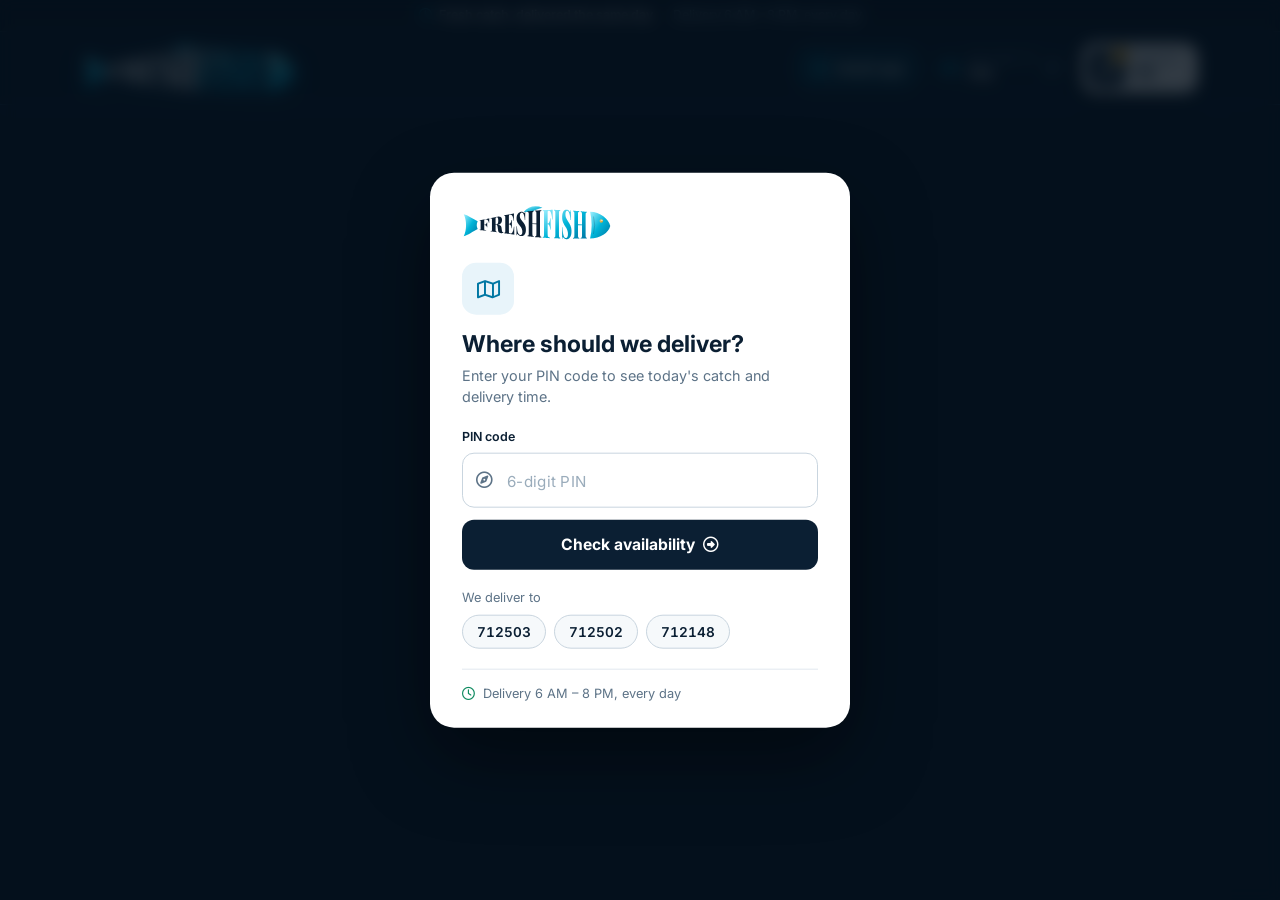
==== commit 39af3579: "Add files via upload Project are now updated" ====
--- a/index.html
+++ b/index.html
@@ -17,7 +17,7 @@
     <link href="https://cdn.jsdelivr.net/npm/bootstrap@5.3.0/dist/css/bootstrap.min.css" rel="stylesheet">
     <link rel="stylesheet" href="https://cdnjs.cloudflare.com/ajax/libs/font-awesome/6.4.0/css/all.min.css">
     <link href="https://fonts.googleapis.com/css2?family=Playfair+Display:ital,wght@0,700;0,900;1,700&family=Inter:wght@300;400;500;600;700&display=swap" rel="stylesheet">
-    <link rel="stylesheet" href="css/style.css?v=8">
+    <link rel="stylesheet" href="css/style.css?v=11">
 </head>
 <body>
 
@@ -62,9 +62,9 @@
             <img src="images/logo-fish-dark.svg" alt="FreshFish Market" class="logo-fish" width="216" height="52">
         </a>
         <div class="hd-actions">
-            <span class="hd-install" style="display:none;">
-                <a href="#" id="installAppBtn" class="hd-link" onclick="installApp(); return false;">
-                    <i class="far fa-circle-down"></i><span>Install app</span>
+            <span class="hd-install">
+                <a href="#" id="installAppBtn" class="hd-app" onclick="installApp(); return false;" aria-label="Install the FreshFish app">
+                    <i class="far fa-circle-down"></i><span class="hd-app-long">Install app</span><span class="hd-app-short">App</span>
                 </a>
             </span>
             <a href="#" class="hd-pin" onclick="changePinCode(); return false;" title="Change delivery PIN">
@@ -189,7 +189,7 @@
                     <h3>Questions about today's catch?</h3>
                     <p>Message us on WhatsApp for availability, bulk orders or delivery updates.</p>
                 </div>
-                <a href="https://wa.me/917890152617" target="_blank" rel="noopener" class="ft-cta-btn">
+                <a href="https://wa.me/917890152617" data-wa="enquiry" target="_blank" rel="noopener" class="ft-cta-btn">
                     <i class="fab fa-whatsapp"></i>Chat on WhatsApp
                 </a>
             </div>
@@ -201,7 +201,7 @@
                     </div>
                     <p class="footer-tagline">Premium quality fish delivered fresh to your doorstep, same day from 6 AM to 8 PM.</p>
                     <div class="footer-social">
-                        <a href="https://wa.me/917890152617" target="_blank" rel="noopener" class="social-btn" aria-label="WhatsApp"><i class="fab fa-whatsapp"></i></a>
+                        <a href="https://wa.me/917890152617" data-wa="enquiry" target="_blank" rel="noopener" class="social-btn" aria-label="WhatsApp"><i class="fab fa-whatsapp"></i></a>
                         <a href="#" class="social-btn" aria-label="Facebook"><i class="fab fa-facebook-f"></i></a>
                         <a href="#" class="social-btn" aria-label="Instagram"><i class="fab fa-instagram"></i></a>
                     </div>
@@ -226,7 +226,7 @@
                 <div class="footer-col">
                     <h6 class="footer-heading">Contact us</h6>
                     <ul class="footer-list">
-                        <li><i class="fab fa-whatsapp"></i><a href="https://wa.me/917890152617" target="_blank" rel="noopener">+91 78901 52617</a></li>
+                        <li><i class="fab fa-whatsapp"></i><a href="https://wa.me/917890152617" data-wa="enquiry" target="_blank" rel="noopener">+91 78901 52617</a></li>
                         <li><i class="far fa-envelope"></i><a href="mailto:fresheverydayfish@gmail.com">fresheverydayfish@gmail.com</a></li>
                     </ul>
                     <div class="ft-pay">
@@ -427,6 +427,16 @@
     </button>
 </div>
 
+<!-- Install help -->
+<div class="ffm-modal" id="installModal" style="display:none;" role="dialog" aria-labelledby="installTitle">
+    <img src="images/logo-mark.svg" alt="" class="im-icon" width="64" height="64">
+    <h3 id="installTitle">Install the FreshFish app</h3>
+    <p class="lead">Order in two taps, right from your home screen. It's free and takes no space.</p>
+    <div class="im-device"><i class="far fa-hand-pointer"></i><span id="installDevice">Your device</span></div>
+    <ol class="im-steps" id="installSteps"></ol>
+    <button class="btn btn-buy w-100" onclick="closeInstallHelp()">Got it</button>
+</div>
+
 <!-- Processing Indicator -->
 <div id="processingIndicator" class="processing-indicator" style="display:none;">
     <div class="spinner-border text-success mb-3" role="status"></div>
@@ -436,7 +446,7 @@
 
 <script src="https://cdn.jsdelivr.net/npm/bootstrap@5.3.0/dist/js/bootstrap.bundle.min.js"></script>
 <script src="https://checkout.razorpay.com/v1/checkout.js"></script>
-<script src="js/custom.js?v=8"></script>
-<script src="js/pwa.js?v=8"></script>
+<script src="js/custom.js?v=11"></script>
+<script src="js/pwa.js?v=11"></script>
 </body>
 </html>
--- a/css/style.css
+++ b/css/style.css
@@ -3095,3 +3095,51 @@
 @media (max-width: 380px) {
     .logo-fish { height: 27px; }
 }
+
+/* ══ WHATSAPP ORDER BUTTON ═════════════════════════════════════════════════ */
+.pc-actions { grid-template-columns: auto 1fr auto; }
+.pc-btn-wa {
+    width: 44px; height: 44px; border-radius: 12px; border: 1.5px solid #bfe8cf; background: #effaf3;
+    color: #1a9e55; font-size: 1.3rem; display: inline-flex; align-items: center; justify-content: center;
+    cursor: pointer; transition: background .15s ease, border-color .15s ease, color .15s ease;
+}
+.pc-btn-wa:hover { background: #25d366; border-color: #25d366; color: #fff; }
+.pc-btn-wa:focus-visible { outline: 3px solid rgba(37,211,102,.45); outline-offset: 2px; }
+
+/* ══ INSTALL APP BUTTON + HELP ═════════════════════════════════════════════ */
+.hd-app {
+    display: inline-flex; align-items: center; gap: 8px; text-decoration: none; white-space: nowrap;
+    padding: 9px 14px; border-radius: 14px; font-size: .85rem; font-weight: 600;
+    color: #fff; background: rgba(0,180,216,.14); border: 1px solid rgba(0,180,216,.45);
+    transition: background .15s ease, border-color .15s ease;
+}
+.hd-app i { color: var(--cyan); font-size: 1rem; }
+.hd-app:hover { color: #fff; background: rgba(0,180,216,.26); border-color: var(--cyan); }
+.hd-app:focus-visible { outline: 3px solid rgba(0,180,216,.45); outline-offset: 2px; }
+html.is-app .hd-install { display: none !important; }
+@media (max-width: 767.98px) {
+    .hd-app { width: 38px; height: 38px; padding: 0; justify-content: center; border-radius: 12px; }
+    .hd-app i { font-size: 1.1rem; }
+}
+
+#installModal { text-align: center; }
+.im-icon { width: 64px; height: 64px; display: block; margin: 0 auto 14px; filter: drop-shadow(0 8px 18px rgba(0,119,163,.3)); }
+.im-device { display: inline-flex; align-items: center; gap: 8px; font-size: .78rem; font-weight: 600; color: var(--pm-brand);
+    background: #e8f4fa; border-radius: 999px; padding: 5px 12px; margin: 6px 0 14px; }
+.im-steps { list-style: none; counter-reset: s; text-align: left; padding: 0; margin: 0 0 20px; display: grid; gap: 10px; }
+.im-steps li { counter-increment: s; position: relative; padding: 12px 14px 12px 50px; background: #f4f7fa;
+    border: 1px solid var(--pm-line); border-radius: 12px; font-size: .9rem; color: var(--pm-ink); line-height: 1.45; }
+.im-steps li::before { content: counter(s); position: absolute; left: 12px; top: 50%; transform: translateY(-50%);
+    width: 26px; height: 26px; border-radius: 8px; background: var(--pm-ink); color: #fff; font-size: .78rem; font-weight: 700;
+    display: grid; place-items: center; }
+.im-steps b { font-weight: 700; }
+.im-steps i { color: var(--pm-brand); }
+@media (min-width: 460px) and (max-width: 767.98px) {
+    .hd-app { width: auto; padding: 0 10px; gap: 6px; }
+    .hd-app span.hd-app-short { display: inline !important; font-size: .8rem; }
+}
+.hd-app-short { display: none; }
+@media (max-width: 459.98px) {
+    .hd-app { background: var(--cyan); border-color: var(--cyan); box-shadow: 0 4px 14px rgba(0,180,216,.35); }
+    .hd-app i { color: #04263a; }
+}
